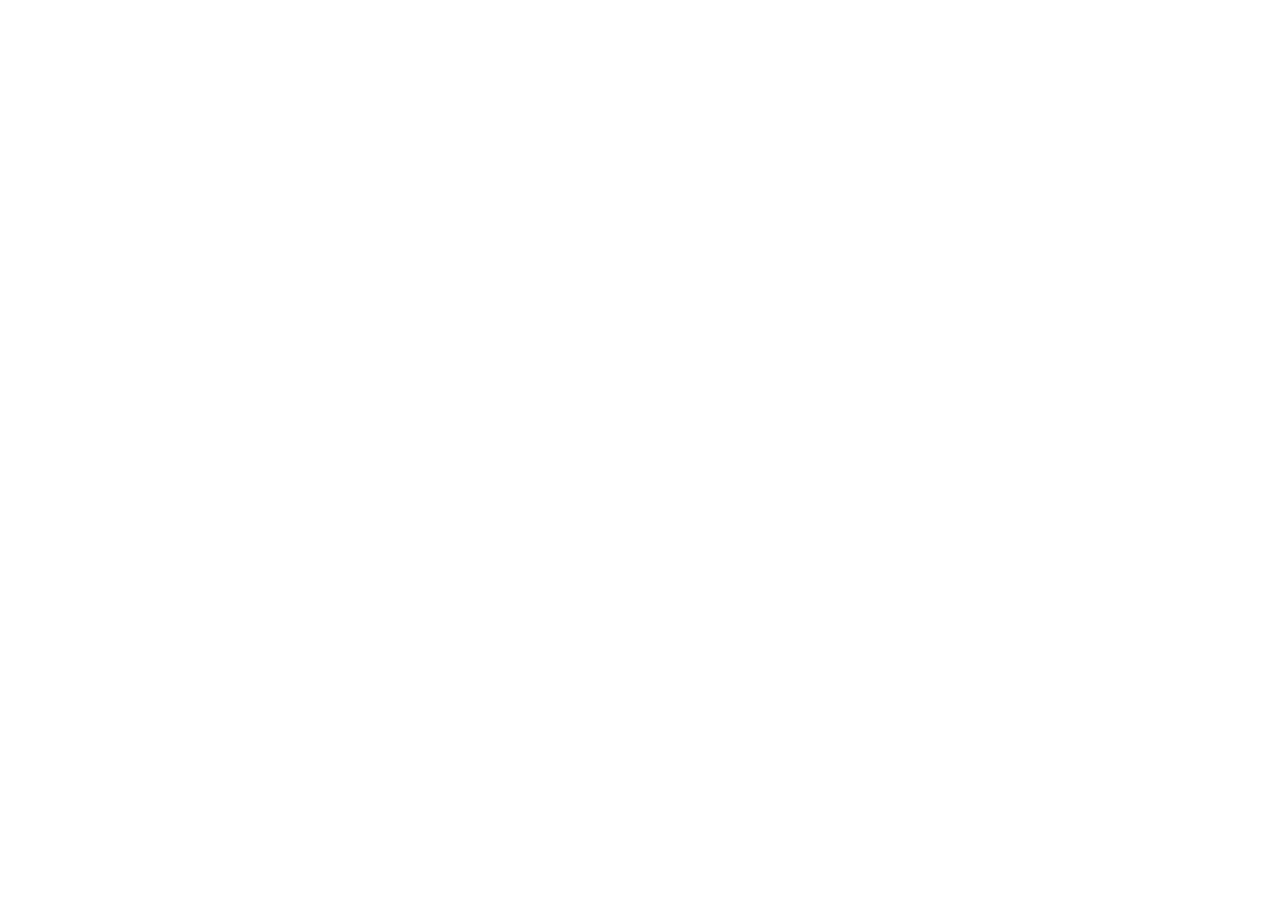
==== index.html @ 41f4010e "Add files via upload" ====
<!DOCTYPE html>
<html lang="sv">
<head>
    <meta charset="UTF-8">
    <meta name="viewport" content="width=device-width, initial-scale=1.0, maximum-scale=1.0, user-scalable=no, viewport-fit=cover">
    <title>KockBot</title>

    <!-- PWA Meta Tags -->
    <meta name="theme-color" content="#bacca0">
    <meta name="apple-mobile-web-app-capable" content="yes">
    <meta name="mobile-web-app-capable" content="yes">
    <meta name="apple-mobile-web-app-status-bar-style" content="default">
    <meta name="apple-mobile-web-app-title" content="KockBot">
    <link rel="apple-touch-icon" href="./logo.png">
    <link rel="manifest" href="manifest.json">

    <!-- Google Fonts -->
    <link rel="preconnect" href="https://fonts.googleapis.com">
    <link rel="preconnect" href="https://fonts.gstatic.com" crossorigin>
    <link href="https://fonts.googleapis.com/css2?family=Outfit:wght@300;400;500;600;700;800;900&display=swap" rel="stylesheet">

    <link rel="stylesheet" href="kockbot.css?v=2cb02b5e7a">

    <!-- Import Map -->
    <script type="importmap">
    {
      "imports": {
        "react": "https://esm.sh/react@18.2.0",
        "react-dom/client": "https://esm.sh/react-dom@18.2.0/client",
        "lucide-react": "https://esm.sh/lucide-react@0.292.0?external=react"
      }
    }
    </script>

    </head>
<body>
    <div id="root"></div>

    <!-- QR-kod: "QRCode for JavaScript", Copyright (c) 2009 Kazuhiko Arase, MIT-licens (https://www.d-project.com/) -->
    <script>(()=>{var E=(t,e)=>()=>{try{return e||t((e={exports:{}}).exports,e),e.exports}catch(n){throw e=0,n}};var N=E((E1,G)=>{G.exports={MODE_NUMBER:1,MODE_ALPHA_NUM:2,MODE_8BIT_BYTE:4,MODE_KANJI:8}});var X=E((m1,U)=>{var s1=N();function K(t){this.mode=s1.MODE_8BIT_BYTE,this.data=t}K.prototype={getLength:function(){return this.data.length},write:function(t){for(var e=0;e<this.data.length;e++)t.put(this.data.charCodeAt(e),8)}};U.exports=K});var I=E((d1,Y)=>{var v={glog:function(t){if(t<1)throw new Error("glog("+t+")");return v.LOG_TABLE[t]},gexp:function(t){for(;t<0;)t+=255;for(;t>=256;)t-=255;return v.EXP_TABLE[t]},EXP_TABLE:new Array(256),LOG_TABLE:new Array(256)};for(h=0;h<8;h++)v.EXP_TABLE[h]=1<<h;var h;for(h=8;h<256;h++)v.EXP_TABLE[h]=v.EXP_TABLE[h-4]^v.EXP_TABLE[h-5]^v.EXP_TABLE[h-6]^v.EXP_TABLE[h-8];var h;for(h=0;h<255;h++)v.LOG_TABLE[v.EXP_TABLE[h]]=h;var h;Y.exports=v});var b=E((T1,x)=>{var A=I();function _(t,e){if(t.length===void 0)throw new Error(t.length+"/"+e);for(var n=0;n<t.length&&t[n]===0;)n++;this.num=new Array(t.length-n+e);for(var r=0;r<t.length-n;r++)this.num[r]=t[r+n]}_.prototype={get:function(t){return this.num[t]},getLength:function(){return this.num.length},multiply:function(t){for(var e=new Array(this.getLength()+t.getLength()-1),n=0;n<this.getLength();n++)for(var r=0;r<t.getLength();r++)e[n+r]^=A.gexp(A.glog(this.get(n))+A.glog(t.get(r)));return new _(e,0)},mod:function(t){if(this.getLength()-t.getLength()<0)return this;for(var e=A.glog(this.get(0))-A.glog(t.get(0)),n=new Array(this.getLength()),r=0;r<this.getLength();r++)n[r]=this.get(r);for(var i=0;i<t.getLength();i++)n[i]^=A.gexp(A.glog(t.get(i))+e);return new _(n,0).mod(t)}};x.exports=_});var F=E((B1,J)=>{J.exports={PATTERN000:0,PATTERN001:1,PATTERN010:2,PATTERN011:3,PATTERN100:4,PATTERN101:5,PATTERN110:6,PATTERN111:7}});var Z=E((L1,W)=>{var g=N(),V=b(),u1=I(),T=F(),f={PATTERN_POSITION_TABLE:[[],[6,18],[6,22],[6,26],[6,30],[6,34],[6,22,38],[6,24,42],[6,26,46],[6,28,50],[6,30,54],[6,32,58],[6,34,62],[6,26,46,66],[6,26,48,70],[6,26,50,74],[6,30,54,78],[6,30,56,82],[6,30,58,86],[6,34,62,90],[6,28,50,72,94],[6,26,50,74,98],[6,30,54,78,102],[6,28,54,80,106],[6,32,58,84,110],[6,30,58,86,114],[6,34,62,90,118],[6,26,50,74,98,122],[6,30,54,78,102,126],[6,26,52,78,104,130],[6,30,56,82,108,134],[6,34,60,86,112,138],[6,30,58,86,114,142],[6,34,62,90,118,146],[6,30,54,78,102,126,150],[6,24,50,76,102,128,154],[6,28,54,80,106,132,158],[6,32,58,84,110,136,162],[6,26,54,82,110,138,166],[6,30,58,86,114,142,170]],G15:1335,G18:7973,G15_MASK:21522,getBCHTypeInfo:function(t){for(var e=t<<10;f.getBCHDigit(e)-f.getBCHDigit(f.G15)>=0;)e^=f.G15<<f.getBCHDigit(e)-f.getBCHDigit(f.G15);return(t<<10|e)^f.G15_MASK},getBCHTypeNumber:function(t){for(var e=t<<12;f.getBCHDigit(e)-f.getBCHDigit(f.G18)>=0;)e^=f.G18<<f.getBCHDigit(e)-f.getBCHDigit(f.G18);return t<<12|e},getBCHDigit:function(t){for(var e=0;t!==0;)e++,t>>>=1;return e},getPatternPosition:function(t){return f.PATTERN_POSITION_TABLE[t-1]},getMask:function(t,e,n){switch(t){case T.PATTERN000:return(e+n)%2===0;case T.PATTERN001:return e%2===0;case T.PATTERN010:return n%3===0;case T.PATTERN011:return(e+n)%3===0;case T.PATTERN100:return(Math.floor(e/2)+Math.floor(n/3))%2===0;case T.PATTERN101:return e*n%2+e*n%3===0;case T.PATTERN110:return(e*n%2+e*n%3)%2===0;case T.PATTERN111:return(e*n%3+(e+n)%2)%2===0;default:throw new Error("bad maskPattern:"+t)}},getErrorCorrectPolynomial:function(t){for(var e=new V([1],0),n=0;n<t;n++)e=e.multiply(new V([1,u1.gexp(n)],0));return e},getLengthInBits:function(t,e){if(1<=e&&e<10)switch(t){case g.MODE_NUMBER:return 10;case g.MODE_ALPHA_NUM:return 9;case g.MODE_8BIT_BYTE:return 8;case g.MODE_KANJI:return 8;default:throw new Error("mode:"+t)}else if(e<27)switch(t){case g.MODE_NUMBER:return 12;case g.MODE_ALPHA_NUM:return 11;case g.MODE_8BIT_BYTE:return 16;case g.MODE_KANJI:return 10;default:throw new Error("mode:"+t)}else if(e<41)switch(t){case g.MODE_NUMBER:return 14;case g.MODE_ALPHA_NUM:return 13;case g.MODE_8BIT_BYTE:return 16;case g.MODE_KANJI:return 12;default:throw new Error("mode:"+t)}else throw new Error("type:"+e)},getLostPoint:function(t){var e=t.getModuleCount(),n=0,r=0,i=0;for(r=0;r<e;r++)for(i=0;i<e;i++){for(var o=0,a=t.isDark(r,i),s=-1;s<=1;s++)if(!(r+s<0||e<=r+s))for(var u=-1;u<=1;u++)i+u<0||e<=i+u||s===0&&u===0||a===t.isDark(r+s,i+u)&&o++;o>5&&(n+=3+o-5)}for(r=0;r<e-1;r++)for(i=0;i<e-1;i++){var l=0;t.isDark(r,i)&&l++,t.isDark(r+1,i)&&l++,t.isDark(r,i+1)&&l++,t.isDark(r+1,i+1)&&l++,(l===0||l===4)&&(n+=3)}for(r=0;r<e;r++)for(i=0;i<e-6;i++)t.isDark(r,i)&&!t.isDark(r,i+1)&&t.isDark(r,i+2)&&t.isDark(r,i+3)&&t.isDark(r,i+4)&&!t.isDark(r,i+5)&&t.isDark(r,i+6)&&(n+=40);for(i=0;i<e;i++)for(r=0;r<e-6;r++)t.isDark(r,i)&&!t.isDark(r+1,i)&&t.isDark(r+2,i)&&t.isDark(r+3,i)&&t.isDark(r+4,i)&&!t.isDark(r+5,i)&&t.isDark(r+6,i)&&(n+=40);var L=0;for(i=0;i<e;i++)for(r=0;r<e;r++)t.isDark(r,i)&&L++;var p=Math.abs(100*L/e/e-50)/5;return n+=p*10,n}};W.exports=f});var O=E((A1,$)=>{$.exports={L:1,M:0,Q:3,H:2}});var q=E((p1,z)=>{var c=O();function m(t,e){this.totalCount=t,this.dataCount=e}m.RS_BLOCK_TABLE=[[1,26,19],[1,26,16],[1,26,13],[1,26,9],[1,44,34],[1,44,28],[1,44,22],[1,44,16],[1,70,55],[1,70,44],[2,35,17],[2,35,13],[1,100,80],[2,50,32],[2,50,24],[4,25,9],[1,134,108],[2,67,43],[2,33,15,2,34,16],[2,33,11,2,34,12],[2,86,68],[4,43,27],[4,43,19],[4,43,15],[2,98,78],[4,49,31],[2,32,14,4,33,15],[4,39,13,1,40,14],[2,121,97],[2,60,38,2,61,39],[4,40,18,2,41,19],[4,40,14,2,41,15],[2,146,116],[3,58,36,2,59,37],[4,36,16,4,37,17],[4,36,12,4,37,13],[2,86,68,2,87,69],[4,69,43,1,70,44],[6,43,19,2,44,20],[6,43,15,2,44,16],[4,101,81],[1,80,50,4,81,51],[4,50,22,4,51,23],[3,36,12,8,37,13],[2,116,92,2,117,93],[6,58,36,2,59,37],[4,46,20,6,47,21],[7,42,14,4,43,15],[4,133,107],[8,59,37,1,60,38],[8,44,20,4,45,21],[12,33,11,4,34,12],[3,145,115,1,146,116],[4,64,40,5,65,41],[11,36,16,5,37,17],[11,36,12,5,37,13],[5,109,87,1,110,88],[5,65,41,5,66,42],[5,54,24,7,55,25],[11,36,12],[5,122,98,1,123,99],[7,73,45,3,74,46],[15,43,19,2,44,20],[3,45,15,13,46,16],[1,135,107,5,136,108],[10,74,46,1,75,47],[1,50,22,15,51,23],[2,42,14,17,43,15],[5,150,120,1,151,121],[9,69,43,4,70,44],[17,50,22,1,51,23],[2,42,14,19,43,15],[3,141,113,4,142,114],[3,70,44,11,71,45],[17,47,21,4,48,22],[9,39,13,16,40,14],[3,135,107,5,136,108],[3,67,41,13,68,42],[15,54,24,5,55,25],[15,43,15,10,44,16],[4,144,116,4,145,117],[17,68,42],[17,50,22,6,51,23],[19,46,16,6,47,17],[2,139,111,7,140,112],[17,74,46],[7,54,24,16,55,25],[34,37,13],[4,151,121,5,152,122],[4,75,47,14,76,48],[11,54,24,14,55,25],[16,45,15,14,46,16],[6,147,117,4,148,118],[6,73,45,14,74,46],[11,54,24,16,55,25],[30,46,16,2,47,17],[8,132,106,4,133,107],[8,75,47,13,76,48],[7,54,24,22,55,25],[22,45,15,13,46,16],[10,142,114,2,143,115],[19,74,46,4,75,47],[28,50,22,6,51,23],[33,46,16,4,47,17],[8,152,122,4,153,123],[22,73,45,3,74,46],[8,53,23,26,54,24],[12,45,15,28,46,16],[3,147,117,10,148,118],[3,73,45,23,74,46],[4,54,24,31,55,25],[11,45,15,31,46,16],[7,146,116,7,147,117],[21,73,45,7,74,46],[1,53,23,37,54,24],[19,45,15,26,46,16],[5,145,115,10,146,116],[19,75,47,10,76,48],[15,54,24,25,55,25],[23,45,15,25,46,16],[13,145,115,3,146,116],[2,74,46,29,75,47],[42,54,24,1,55,25],[23,45,15,28,46,16],[17,145,115],[10,74,46,23,75,47],[10,54,24,35,55,25],[19,45,15,35,46,16],[17,145,115,1,146,116],[14,74,46,21,75,47],[29,54,24,19,55,25],[11,45,15,46,46,16],[13,145,115,6,146,116],[14,74,46,23,75,47],[44,54,24,7,55,25],[59,46,16,1,47,17],[12,151,121,7,152,122],[12,75,47,26,76,48],[39,54,24,14,55,25],[22,45,15,41,46,16],[6,151,121,14,152,122],[6,75,47,34,76,48],[46,54,24,10,55,25],[2,45,15,64,46,16],[17,152,122,4,153,123],[29,74,46,14,75,47],[49,54,24,10,55,25],[24,45,15,46,46,16],[4,152,122,18,153,123],[13,74,46,32,75,47],[48,54,24,14,55,25],[42,45,15,32,46,16],[20,147,117,4,148,118],[40,75,47,7,76,48],[43,54,24,22,55,25],[10,45,15,67,46,16],[19,148,118,6,149,119],[18,75,47,31,76,48],[34,54,24,34,55,25],[20,45,15,61,46,16]];m.getRSBlocks=function(t,e){var n=m.getRsBlockTable(t,e);if(n===void 0)throw new Error("bad rs block @ typeNumber:"+t+"/errorCorrectLevel:"+e);for(var r=n.length/3,i=[],o=0;o<r;o++)for(var a=n[o*3+0],s=n[o*3+1],u=n[o*3+2],l=0;l<a;l++)i.push(new m(s,u));return i};m.getRsBlockTable=function(t,e){switch(e){case c.L:return m.RS_BLOCK_TABLE[(t-1)*4+0];case c.M:return m.RS_BLOCK_TABLE[(t-1)*4+1];case c.Q:return m.RS_BLOCK_TABLE[(t-1)*4+2];case c.H:return m.RS_BLOCK_TABLE[(t-1)*4+3];default:return}};z.exports=m});var e1=E((P1,t1)=>{function j(){this.buffer=[],this.length=0}j.prototype={get:function(t){var e=Math.floor(t/8);return(this.buffer[e]>>>7-t%8&1)==1},put:function(t,e){for(var n=0;n<e;n++)this.putBit((t>>>e-n-1&1)==1)},getLengthInBits:function(){return this.length},putBit:function(t){var e=Math.floor(this.length/8);this.buffer.length<=e&&this.buffer.push(0),t&&(this.buffer[e]|=128>>>this.length%8),this.length++}};t1.exports=j});var a1=E((D1,i1)=>{var h1=X(),B=Z(),f1=b(),r1=q(),n1=e1();function d(t,e){this.typeNumber=t,this.errorCorrectLevel=e,this.modules=null,this.moduleCount=0,this.dataCache=null,this.dataList=[]}d.prototype={addData:function(t){var e=new h1(t);this.dataList.push(e),this.dataCache=null},isDark:function(t,e){if(t<0||this.moduleCount<=t||e<0||this.moduleCount<=e)throw new Error(t+","+e);return this.modules[t][e]},getModuleCount:function(){return this.moduleCount},make:function(){if(this.typeNumber<1){var t=1;for(t=1;t<40;t++){for(var e=r1.getRSBlocks(t,this.errorCorrectLevel),n=new n1,r=0,i=0;i<e.length;i++)r+=e[i].dataCount;for(var o=0;o<this.dataList.length;o++){var a=this.dataList[o];n.put(a.mode,4),n.put(a.getLength(),B.getLengthInBits(a.mode,t)),a.write(n)}if(n.getLengthInBits()<=r*8)break}this.typeNumber=t}this.makeImpl(!1,this.getBestMaskPattern())},makeImpl:function(t,e){this.moduleCount=this.typeNumber*4+17,this.modules=new Array(this.moduleCount);for(var n=0;n<this.moduleCount;n++){this.modules[n]=new Array(this.moduleCount);for(var r=0;r<this.moduleCount;r++)this.modules[n][r]=null}this.setupPositionProbePattern(0,0),this.setupPositionProbePattern(this.moduleCount-7,0),this.setupPositionProbePattern(0,this.moduleCount-7),this.setupPositionAdjustPattern(),this.setupTimingPattern(),this.setupTypeInfo(t,e),this.typeNumber>=7&&this.setupTypeNumber(t),this.dataCache===null&&(this.dataCache=d.createData(this.typeNumber,this.errorCorrectLevel,this.dataList)),this.mapData(this.dataCache,e)},setupPositionProbePattern:function(t,e){for(var n=-1;n<=7;n++)if(!(t+n<=-1||this.moduleCount<=t+n))for(var r=-1;r<=7;r++)e+r<=-1||this.moduleCount<=e+r||(0<=n&&n<=6&&(r===0||r===6)||0<=r&&r<=6&&(n===0||n===6)||2<=n&&n<=4&&2<=r&&r<=4?this.modules[t+n][e+r]=!0:this.modules[t+n][e+r]=!1)},getBestMaskPattern:function(){for(var t=0,e=0,n=0;n<8;n++){this.makeImpl(!0,n);var r=B.getLostPoint(this);(n===0||t>r)&&(t=r,e=n)}return e},createMovieClip:function(t,e,n){var r=t.createEmptyMovieClip(e,n),i=1;this.make();for(var o=0;o<this.modules.length;o++)for(var a=o*i,s=0;s<this.modules[o].length;s++){var u=s*i,l=this.modules[o][s];l&&(r.beginFill(0,100),r.moveTo(u,a),r.lineTo(u+i,a),r.lineTo(u+i,a+i),r.lineTo(u,a+i),r.endFill())}return r},setupTimingPattern:function(){for(var t=8;t<this.moduleCount-8;t++)this.modules[t][6]===null&&(this.modules[t][6]=t%2===0);for(var e=8;e<this.moduleCount-8;e++)this.modules[6][e]===null&&(this.modules[6][e]=e%2===0)},setupPositionAdjustPattern:function(){for(var t=B.getPatternPosition(this.typeNumber),e=0;e<t.length;e++)for(var n=0;n<t.length;n++){var r=t[e],i=t[n];if(this.modules[r][i]===null)for(var o=-2;o<=2;o++)for(var a=-2;a<=2;a++)Math.abs(o)===2||Math.abs(a)===2||o===0&&a===0?this.modules[r+o][i+a]=!0:this.modules[r+o][i+a]=!1}},setupTypeNumber:function(t){for(var e=B.getBCHTypeNumber(this.typeNumber),n,r=0;r<18;r++)n=!t&&(e>>r&1)===1,this.modules[Math.floor(r/3)][r%3+this.moduleCount-8-3]=n;for(var i=0;i<18;i++)n=!t&&(e>>i&1)===1,this.modules[i%3+this.moduleCount-8-3][Math.floor(i/3)]=n},setupTypeInfo:function(t,e){for(var n=this.errorCorrectLevel<<3|e,r=B.getBCHTypeInfo(n),i,o=0;o<15;o++)i=!t&&(r>>o&1)===1,o<6?this.modules[o][8]=i:o<8?this.modules[o+1][8]=i:this.modules[this.moduleCount-15+o][8]=i;for(var a=0;a<15;a++)i=!t&&(r>>a&1)===1,a<8?this.modules[8][this.moduleCount-a-1]=i:a<9?this.modules[8][15-a-1+1]=i:this.modules[8][15-a-1]=i;this.modules[this.moduleCount-8][8]=!t},mapData:function(t,e){for(var n=-1,r=this.moduleCount-1,i=7,o=0,a=this.moduleCount-1;a>0;a-=2)for(a===6&&a--;;){for(var s=0;s<2;s++)if(this.modules[r][a-s]===null){var u=!1;o<t.length&&(u=(t[o]>>>i&1)===1);var l=B.getMask(e,r,a-s);l&&(u=!u),this.modules[r][a-s]=u,i--,i===-1&&(o++,i=7)}if(r+=n,r<0||this.moduleCount<=r){r-=n,n=-n;break}}}};d.PAD0=236;d.PAD1=17;d.createData=function(t,e,n){for(var r=r1.getRSBlocks(t,e),i=new n1,o=0;o<n.length;o++){var a=n[o];i.put(a.mode,4),i.put(a.getLength(),B.getLengthInBits(a.mode,t)),a.write(i)}for(var s=0,u=0;u<r.length;u++)s+=r[u].dataCount;if(i.getLengthInBits()>s*8)throw new Error("code length overflow. ("+i.getLengthInBits()+">"+s*8+")");for(i.getLengthInBits()+4<=s*8&&i.put(0,4);i.getLengthInBits()%8!==0;)i.putBit(!1);for(;!(i.getLengthInBits()>=s*8||(i.put(d.PAD0,8),i.getLengthInBits()>=s*8));)i.put(d.PAD1,8);return d.createBytes(i,r)};d.createBytes=function(t,e){for(var n=0,r=0,i=0,o=new Array(e.length),a=new Array(e.length),s=0;s<e.length;s++){var u=e[s].dataCount,l=e[s].totalCount-u;r=Math.max(r,u),i=Math.max(i,l),o[s]=new Array(u);for(var L=0;L<o[s].length;L++)o[s][L]=255&t.buffer[L+n];n+=u;var p=B.getErrorCorrectPolynomial(l),o1=new f1(o[s],p.getLength()-1),y=o1.mod(p);a[s]=new Array(p.getLength()-1);for(var P=0;P<a[s].length;P++){var Q=P+y.getLength()-a[s].length;a[s][P]=Q>=0?y.get(Q):0}}for(var H=0,C=0;C<e.length;C++)H+=e[C].totalCount;for(var k=new Array(H),S=0,D=0;D<r;D++)for(var M=0;M<e.length;M++)D<o[M].length&&(k[S++]=o[M][D]);for(var w=0;w<i;w++)for(var R=0;R<e.length;R++)w<a[R].length&&(k[S++]=a[R][w]);return k};i1.exports=d});var l1=a1(),g1=O();window.KockBotQR={svg:function(t){var e=new l1(-1,g1.M);e.addData(String(t)),e.make();for(var n=e.getModuleCount(),r=4,i=n+r*2,o="",a=0;a<n;a++)for(var s=0;s<n;s++)e.isDark(a,s)&&(o+="M"+(s+r)+" "+(a+r)+"h1v1h-1z");return'<svg xmlns="http://www.w3.org/2000/svg" viewBox="0 0 '+i+" "+i+'" shape-rendering="crispEdges"><rect width="'+i+'" height="'+i+'" fill="#fff"/><path d="'+o+'" fill="#000"/></svg>'}};})();</script>

    <script type="module" src="kockbot-app.js?v=2cb02b5e7a"></script>
</body>
</html>
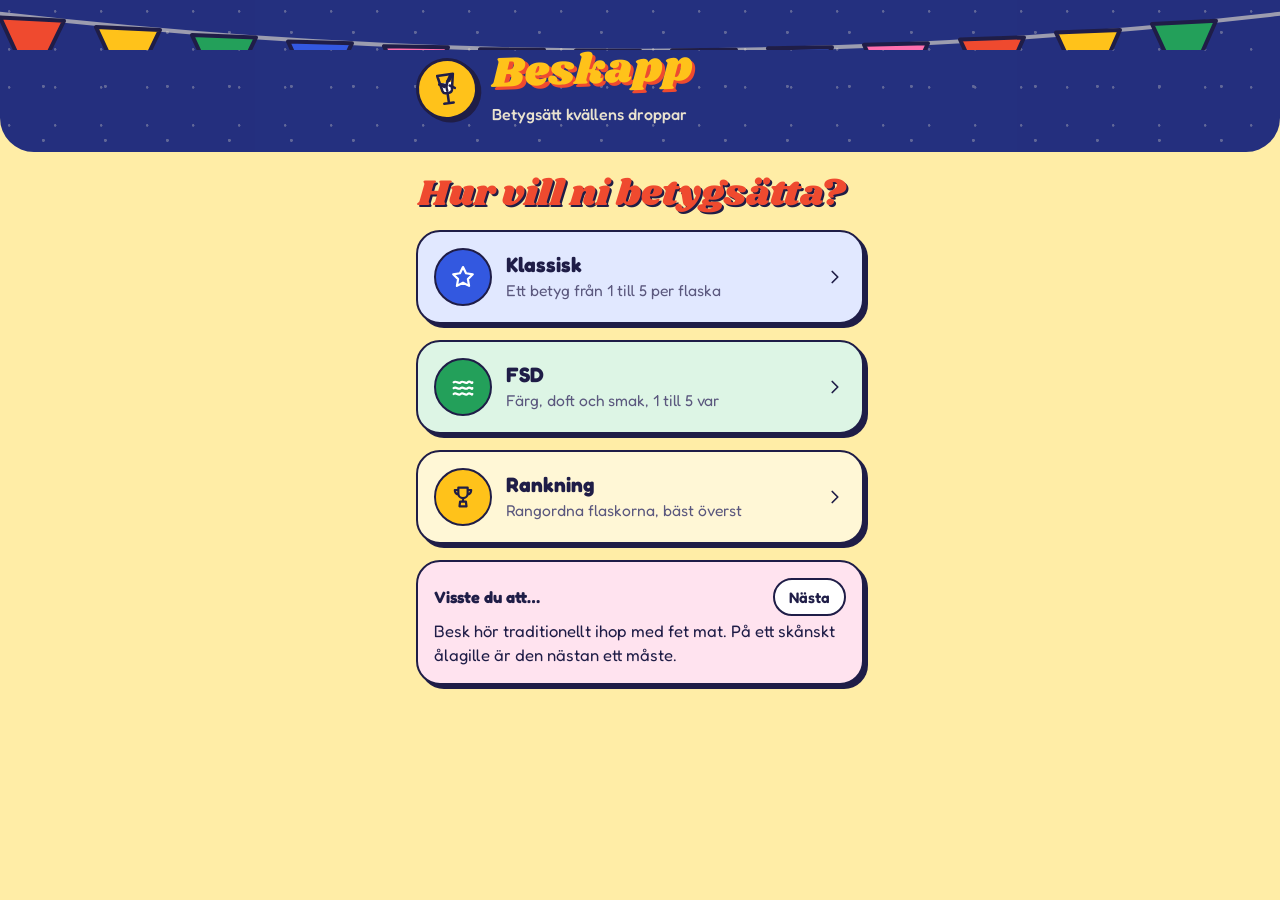
==== commit 09ff3e19: "Add files via upload" ====
--- a/index.html
+++ b/index.html
@@ -1,44 +1,2296 @@
 <!DOCTYPE html>
 <html lang="sv">
 <head>
-    <meta charset="UTF-8">
-    <meta name="viewport" content="width=device-width, initial-scale=1.0, maximum-scale=1.0, user-scalable=no, viewport-fit=cover">
-    <title>KockBot</title>
-
-    <!-- PWA Meta Tags -->
-    <meta name="theme-color" content="#bacca0">
-    <meta name="apple-mobile-web-app-capable" content="yes">
-    <meta name="mobile-web-app-capable" content="yes">
-    <meta name="apple-mobile-web-app-status-bar-style" content="default">
-    <meta name="apple-mobile-web-app-title" content="KockBot">
-    <link rel="apple-touch-icon" href="./logo.png">
-    <link rel="manifest" href="manifest.json">
-
-    <!-- Google Fonts -->
-    <link rel="preconnect" href="https://fonts.googleapis.com">
-    <link rel="preconnect" href="https://fonts.gstatic.com" crossorigin>
-    <link href="https://fonts.googleapis.com/css2?family=Outfit:wght@300;400;500;600;700;800;900&display=swap" rel="stylesheet">
-
-    <link rel="stylesheet" href="kockbot.css?v=2cb02b5e7a">
-
-    <!-- Import Map -->
-    <script type="importmap">
-    {
-      "imports": {
-        "react": "https://esm.sh/react@18.2.0",
-        "react-dom/client": "https://esm.sh/react-dom@18.2.0/client",
-        "lucide-react": "https://esm.sh/lucide-react@0.292.0?external=react"
+<meta charset="UTF-8">
+<meta name="viewport" content="width=device-width, initial-scale=1, viewport-fit=cover">
+<title>Beskapp</title>
+<meta name="claude:viewport-fit-sides" content="cover">
+<meta name="description" content="Betygsätt kvällens beskflaskor och se topplistan.">
+
+<!-- iOS -->
+<meta name="apple-mobile-web-app-capable" content="yes">
+<meta name="apple-mobile-web-app-status-bar-style" content="black-translucent">
+<meta name="apple-mobile-web-app-title" content="Beskapp">
+<meta name="theme-color" content="#24307F" media="(prefers-color-scheme: light)">
+<meta name="theme-color" content="#0E0C2B" media="(prefers-color-scheme: dark)">
+
+<!-- Android/Chrome -->
+<meta name="mobile-web-app-capable" content="yes">
+<link rel="manifest" href="manifest.webmanifest">
+
+<!-- Ikoner: SVG för webbläsarfliken, PNG för hemskärmen (iOS kan inte använda SVG där) -->
+<link rel="icon" type="image/svg+xml" href="icons/favicon.svg">
+<link rel="icon" type="image/png" sizes="192x192" href="icons/icon-192.png">
+<link rel="apple-touch-icon" href="icons/apple-touch-icon.png">
+
+<link rel="preconnect" href="https://fonts.googleapis.com">
+<link rel="preconnect" href="https://fonts.gstatic.com" crossorigin>
+<link href="https://fonts.googleapis.com/css2?family=Fredoka:wght@400;500;600;700&family=Shrikhand&display=swap" rel="stylesheet">
+
+<style>
+  /* Kräftskiva i augustikvällen: lyktgult underlag, vimplar, klistermärkesrunda kort med tjock kontur */
+  :root {
+    color-scheme: light;
+    --paper: #FFEDA6;        /* lyktsken */
+    --card: #FFFFFF;
+    --ink: #1F1D47;
+    --muted: #5B587E;
+    --outline: #1F1D47;
+    --night: #24307F;        /* kvällshimmel */
+    --night-ink: #FFF6D8;
+    --red: #EF4A2F;          /* kräfta */
+    --red-soft: #FFE1D9;
+    --on-red: #FFFFFF;
+    --yellow: #FFC21A;       /* lykta och besk */
+    --yellow-soft: #FFF7D6;
+    --on-yellow: #1F1D47;
+    --green: #23A05A;        /* malört */
+    --green-soft: #DDF5E5;
+    --on-green: #FFFFFF;
+    --blue: #3358E0;         /* vimpel */
+    --blue-soft: #E1E8FF;
+    --on-blue: #FFFFFF;
+    --pink: #FF6FAE;
+    --pink-soft: #FFE3EF;
+    --danger: #C22E16;
+    --display: "Shrikhand", "Cooper Black", Georgia, serif;
+    --ui: "Fredoka", "Arial Rounded MT Bold", "Nunito", system-ui, -apple-system, sans-serif;
+  }
+  @media (prefers-color-scheme: dark) {
+    :root:not([data-theme="light"]) {
+      --paper: #15133A;
+      --card: #25225C;
+      --ink: #FFF6DA;
+      --muted: #BBB6E2;
+      --outline: #07061C;
+      --night: #0E0C2B;
+      --night-ink: #FFF6DA;
+      --red: #FF6A4D;
+      --red-soft: #4A2244;
+      --on-red: #14122F;
+      --yellow: #FFCB3A;
+      --yellow-soft: #3D3550;
+      --on-yellow: #14122F;
+      --green: #3CC476;
+      --green-soft: #1D3D4C;
+      --on-green: #14122F;
+      --blue: #7B94FF;
+      --blue-soft: #2C3478;
+      --on-blue: #14122F;
+      --pink: #FF86BD;
+      --pink-soft: #4A2560;
+      --danger: #FF8A73;
+      color-scheme: dark;
+    }
+  }
+  :root[data-theme="dark"] {
+    --paper: #15133A;
+    --card: #25225C;
+    --ink: #FFF6DA;
+    --muted: #BBB6E2;
+    --outline: #07061C;
+    --night: #0E0C2B;
+    --night-ink: #FFF6DA;
+    --red: #FF6A4D;
+    --red-soft: #4A2244;
+    --on-red: #14122F;
+    --yellow: #FFCB3A;
+    --yellow-soft: #3D3550;
+    --on-yellow: #14122F;
+    --green: #3CC476;
+    --green-soft: #1D3D4C;
+    --on-green: #14122F;
+    --blue: #7B94FF;
+    --blue-soft: #2C3478;
+    --on-blue: #14122F;
+    --pink: #FF86BD;
+    --pink-soft: #4A2560;
+    --danger: #FF8A73;
+    color-scheme: dark;
+  }
+
+  .tone-yellow { --c: var(--yellow); --c-soft: var(--yellow-soft); --on-c: var(--on-yellow); }
+  .tone-green  { --c: var(--green);  --c-soft: var(--green-soft);  --on-c: var(--on-green); }
+  .tone-red    { --c: var(--red);    --c-soft: var(--red-soft);    --on-c: var(--on-red); }
+  .tone-blue   { --c: var(--blue);   --c-soft: var(--blue-soft);   --on-c: var(--on-blue); }
+
+  *, *::before, *::after { box-sizing: border-box; }
+  [hidden] { display: none !important; }
+  .sr { position: absolute; width: 1px; height: 1px; overflow: hidden; clip-path: inset(50%); white-space: nowrap; }
+  html { -webkit-text-size-adjust: 100%; }
+  body {
+    margin: 0;
+    background: var(--paper);
+    color: var(--ink);
+    font-family: var(--ui);
+    font-size: 17px;
+    line-height: 1.4;
+    min-height: 100vh;
+    min-height: 100dvh;
+    -webkit-tap-highlight-color: transparent;
+  }
+  button { font: inherit; color: inherit; }
+  svg { display: block; }
+  :focus-visible { outline: 3px solid var(--blue); outline-offset: 3px; }
+
+  /* ---------- Kvällshimlen med vimplar ---------- */
+  .hero {
+    position: relative;
+    background: var(--night);
+    color: var(--night-ink);
+    border-radius: 0 0 34px 34px;
+    padding-top: env(safe-area-inset-top, 0px);
+    overflow: hidden;
+  }
+  .hero::before {
+    content: "";
+    position: absolute; inset: 0;
+    background-image:
+      radial-gradient(circle at 20% 30%, var(--night-ink) 0 1px, transparent 1.6px),
+      radial-gradient(circle at 70% 60%, var(--night-ink) 0 1.2px, transparent 1.8px);
+    background-size: 46px 38px, 62px 54px;
+    opacity: .28;
+    pointer-events: none;
+  }
+  .garland { position: relative; width: 100%; height: 50px; }
+  .hero-inner {
+    position: relative;
+    max-width: 30rem; margin: 0 auto;
+    display: flex; align-items: center; gap: 14px;
+    padding-block: 2px 26px;
+    padding-left: max(16px, env(safe-area-inset-left, 0px));
+    padding-right: max(16px, env(safe-area-inset-right, 0px));
+  }
+  .mark {
+    width: 62px; height: 62px; flex: none;
+    border-radius: 50%;
+    background: var(--yellow); color: var(--on-yellow);
+    border: 3px solid var(--outline);
+    box-shadow: 3px 3px 0 var(--outline);
+    display: grid; place-items: center;
+    transform: rotate(-8deg);
+  }
+  .mark svg { width: 38px; height: 38px; }
+  h1 {
+    font-family: var(--display);
+    font-weight: 400;
+    font-size: 2.7rem;
+    line-height: 1.05;
+    margin: 0;
+    color: var(--yellow);
+    text-shadow: 3px 3px 0 var(--red);
+    transform: rotate(-2deg);
+    transform-origin: left center;
+  }
+  .sub { margin: 6px 0 0; font-weight: 500; font-size: 1rem; opacity: .9; }
+
+  /* ---------- Sidan ---------- */
+  .app {
+    max-width: 30rem;
+    margin: 0 auto;
+    padding-block: 18px calc(env(safe-area-inset-bottom, 0px) + 116px);
+    padding-left: max(16px, env(safe-area-inset-left, 0px));
+    padding-right: max(16px, env(safe-area-inset-right, 0px));
+  }
+  main { display: flex; flex-direction: column; gap: 16px; }
+  .stack { display: flex; flex-direction: column; gap: 16px; }
+
+  .card {
+    background: var(--card);
+    border: 2.5px solid var(--outline);
+    border-radius: 24px;
+    box-shadow: 4px 4px 0 var(--outline);
+    padding: 16px;
+  }
+  .card-title { display: block; font-weight: 600; font-size: 1.12rem; margin: 0 0 10px; }
+
+  /* Snapsfakta */
+  .fact { background: var(--pink-soft); }
+  .fact-head { display: flex; justify-content: space-between; align-items: center; gap: 8px; margin-bottom: 4px; }
+  .fact-head strong { font-weight: 700; font-size: 1.02rem; }
+  .fact p { margin: 0; font-size: 1.04rem; line-height: 1.4; }
+  .pill-btn {
+    border: 2px solid var(--outline);
+    background: var(--card);
+    border-radius: 999px;
+    padding: 4px 14px; min-height: 38px;
+    font-weight: 600; font-size: .95rem;
+    cursor: pointer;
+  }
+  .pill-btn:active { transform: translate(1px, 1px); }
+
+  /* Fält */
+  input[type="text"], textarea {
+    width: 100%;
+    font: inherit; font-size: 1.08rem; font-weight: 500;
+    color: var(--ink);
+    background: var(--paper);
+    border: 2.5px solid var(--outline);
+    border-radius: 16px;
+    padding: 11px 14px;
+    outline: none;
+  }
+  textarea { resize: vertical; min-height: 76px; font-weight: 400; }
+  input::placeholder, textarea::placeholder { color: var(--muted); opacity: .85; }
+  input[type="text"]:focus, textarea:focus { box-shadow: 0 0 0 4px var(--blue-soft); border-color: var(--blue); }
+  .field.invalid input { border-color: var(--danger); box-shadow: 0 0 0 4px var(--red-soft); }
+
+  .chips { display: flex; flex-wrap: wrap; gap: 8px; margin-top: 12px; }
+  .chips:empty { display: none; }
+  .chip {
+    border: 2px solid var(--outline);
+    background: var(--card);
+    border-radius: 999px;
+    padding: 5px 15px; min-height: 42px;
+    font-weight: 600; font-size: 1rem;
+    cursor: pointer;
+    display: inline-flex; align-items: center; gap: 6px;
+    transition: transform .12s;
+  }
+  .chip:active { transform: scale(.95); }
+  .chip[aria-pressed="true"] { background: var(--blue); color: var(--on-blue); box-shadow: 2px 2px 0 var(--outline); }
+  .chip.done:not([aria-pressed="true"]) { border-style: dashed; color: var(--muted); background: transparent; }
+  .hint { margin: 10px 0 0; font-size: .92rem; color: var(--muted); }
+
+  /* Betyg: färgade kort med runda bubblor */
+  .crit { margin: 0; min-width: 0; background: var(--c-soft); }
+  .crit legend { float: left; width: 100%; padding: 0; margin: 0 0 12px; }
+  .crit-head { display: flex; align-items: center; gap: 10px; }
+  .crit-icon {
+    width: 38px; height: 38px; flex: none;
+    border-radius: 50%;
+    background: var(--c); color: var(--on-c);
+    border: 2.5px solid var(--outline);
+    display: grid; place-items: center;
+  }
+  .crit-icon svg { width: 20px; height: 20px; }
+  .crit-name { font-weight: 700; font-size: 1.2rem; flex: 1; }
+  .crit-word {
+    font-weight: 600; font-size: .95rem;
+    background: var(--card);
+    border: 2px solid var(--outline);
+    border-radius: 999px;
+    padding: 2px 12px;
+    white-space: nowrap;
+  }
+  .crit-word.unset { border-style: dashed; color: var(--muted); background: transparent; }
+  .crit.invalid { border-color: var(--danger); box-shadow: 4px 4px 0 var(--danger); }
+  .crit.invalid .crit-word { color: var(--danger); border-color: var(--danger); }
+
+  .scale { clear: both; display: flex; justify-content: space-between; gap: 8px; }
+  .scale.grid { display: grid; grid-template-columns: repeat(5, minmax(0, 1fr)); justify-items: center; }
+  .b {
+    position: relative;
+    flex: 1; width: 100%; max-width: 60px; aspect-ratio: 1;
+    border-radius: 50%;
+    border: 2.5px solid var(--outline);
+    background: var(--card);
+    display: grid; place-items: center;
+    font-weight: 700; font-size: 1.3rem;
+    cursor: pointer;
+    transition: background .15s, color .15s;
+  }
+  .b input { position: absolute; inset: 0; width: 100%; height: 100%; margin: 0; opacity: 0; cursor: pointer; border-radius: 50%; }
+  .b > span { pointer-events: none; display: grid; justify-items: center; line-height: 1.05; }
+  .b small { font-size: .62rem; font-weight: 600; max-width: 50px; overflow: hidden; text-overflow: ellipsis; white-space: nowrap; }
+  .b.on { background: var(--c); color: var(--on-c); }
+  .b.sel { box-shadow: 3px 3px 0 var(--outline); }
+  .b.pop { animation: pop .38s cubic-bezier(.3, 1.6, .5, 1); }
+  .b.used { border-style: dashed; background: transparent; color: var(--muted); cursor: not-allowed; }
+  .b.used input { cursor: not-allowed; }
+  .b:has(input:focus-visible) { outline: 3px solid var(--blue); outline-offset: 3px; }
+  @keyframes pop {
+    0% { transform: scale(.85); }
+    55% { transform: scale(1.18) rotate(-8deg); }
+    100% { transform: scale(1) rotate(0); }
+  }
+
+  /* Antal hushåll i rankningen */
+  .hh { clear: both; display: flex; align-items: center; justify-content: space-between; gap: 12px; flex-wrap: wrap; margin-bottom: 4px; }
+  .hh label { font-weight: 600; }
+  .stepper { display: flex; align-items: center; gap: 6px; }
+  .step {
+    width: 44px; height: 44px; border-radius: 50%;
+    border: 2.5px solid var(--outline);
+    background: var(--card);
+    font-size: 1.5rem; font-weight: 700; line-height: 1;
+    display: grid; place-items: center;
+    cursor: pointer;
+  }
+  .step:active { transform: scale(.92); }
+  .stepper input[type="text"] { width: 4rem; text-align: center; padding: 8px 6px; font-weight: 700; font-size: 1.2rem; }
+  .crit .hint { margin: 6px 0 14px; }
+
+  .editing {
+    display: flex; justify-content: space-between; align-items: center; gap: 10px;
+    background: var(--blue-soft);
+    padding: 10px 10px 10px 16px;
+    font-weight: 500;
+  }
+  .error {
+    margin: 0;
+    background: var(--red-soft); color: var(--danger);
+    border: 2px solid var(--danger);
+    border-radius: 16px;
+    padding: 10px 14px;
+    font-weight: 600;
+  }
+
+  /* Knappar */
+  .btn {
+    border: 2.5px solid var(--outline);
+    border-radius: 999px;
+    box-shadow: 4px 4px 0 var(--outline);
+    padding: 12px 20px; min-height: 56px;
+    font-weight: 700; font-size: 1.12rem;
+    cursor: pointer;
+    display: inline-flex; align-items: center; justify-content: center; gap: 10px;
+    transition: transform .08s, box-shadow .08s;
+  }
+  .btn:active { transform: translate(3px, 3px); box-shadow: 1px 1px 0 var(--outline); }
+  .btn-go { background: var(--red); color: var(--on-red); }
+  .btn-blue { background: var(--blue); color: var(--on-blue); }
+  .btn-plain { background: var(--card); color: var(--ink); }
+  .btn-danger { background: var(--danger); color: #fff; }
+  .btn-outline-danger { background: var(--card); color: var(--danger); }
+  .row { display: flex; gap: 12px; }
+  .row .btn { flex: 1; }
+  .live {
+    background: var(--yellow); color: var(--on-yellow);
+    border: 2px solid var(--outline);
+    border-radius: 999px;
+    padding: 0 10px;
+    font-family: var(--display); font-weight: 400; font-size: 1.05rem;
+    line-height: 1.6;
+  }
+
+  /* ---------- Topplistan ---------- */
+  .board-head { display: flex; justify-content: space-between; align-items: baseline; gap: 10px; flex-wrap: wrap; }
+  h2 {
+    font-family: var(--display); font-weight: 400;
+    font-size: 2.3rem; line-height: 1.1;
+    margin: 0;
+    color: var(--red);
+    text-shadow: 2px 2px 0 var(--outline);
+  }
+  .meta { color: var(--muted); font-weight: 500; }
+
+  .podium {
+    display: grid; gap: 10px; align-items: end;
+    width: 100%; max-width: 24rem; margin: 4px auto 0;
+    padding-inline: 4px;
+    border-bottom: 3px solid var(--outline);
+  }
+  .pod {
+    background: none; border: 0; padding: 0;
+    display: flex; flex-direction: column; align-items: center; gap: 4px;
+    min-width: 0; cursor: pointer;
+  }
+  .crown { width: 38px; height: 26px; margin-bottom: -2px; transform: rotate(-6deg); }
+  .pod-name { font-weight: 600; font-size: 1rem; line-height: 1.15; text-align: center; overflow-wrap: anywhere; max-width: 100%; }
+  .pod-score { font-family: var(--display); font-size: 1.7rem; line-height: 1; }
+  .pod-block {
+    width: 100%;
+    border: 2.5px solid var(--outline); border-bottom: 0;
+    border-radius: 18px 18px 0 0;
+    display: grid; justify-items: center; align-content: start;
+    padding-top: 6px;
+    font-family: var(--display); font-size: 2.3rem; line-height: 1.2;
+    margin-top: 4px;
+  }
+  .p1 .pod-block { height: 124px; background: var(--yellow); color: var(--on-yellow); }
+  .p2 .pod-block { height: 92px; background: var(--blue); color: var(--on-blue); }
+  .p3 .pod-block { height: 68px; background: var(--red); color: var(--on-red); }
+
+  .list-title { font-weight: 700; font-size: 1.15rem; margin: 6px 2px -4px; }
+  .board { list-style: none; margin: 0; padding: 0; display: flex; flex-direction: column; gap: 14px; }
+  .entry { padding: 0; overflow: hidden; scroll-margin-top: 16px; }
+  .sum {
+    width: 100%;
+    background: none; border: 0; text-align: left; cursor: pointer;
+    display: grid; grid-template-columns: 46px 1fr auto 20px; gap: 12px; align-items: center;
+    padding: 12px 14px 12px 12px;
+  }
+  .rank-badge {
+    width: 46px; height: 46px; border-radius: 50%;
+    border: 2.5px solid var(--outline);
+    background: var(--paper);
+    display: grid; place-items: center;
+    font-family: var(--display); font-size: 1.35rem; line-height: 1;
+  }
+  .r1 .rank-badge { background: var(--yellow); color: var(--on-yellow); }
+  .r2 .rank-badge { background: var(--blue); color: var(--on-blue); }
+  .r3 .rank-badge { background: var(--red); color: var(--on-red); }
+  .bmain { min-width: 0; }
+  .bname { display: block; font-weight: 600; font-size: 1.18rem; line-height: 1.2; overflow-wrap: anywhere; }
+  .bstats { display: block; color: var(--muted); font-size: .92rem; }
+  .score { text-align: right; line-height: 1; }
+  .score b { display: block; font-family: var(--display); font-weight: 400; font-size: 1.8rem; }
+  .score span { font-size: .8rem; color: var(--muted); font-weight: 500; }
+  .chev { width: 20px; height: 20px; color: var(--muted); transition: transform .2s; }
+  .sum[aria-expanded="true"] .chev { transform: rotate(180deg); }
+
+  .details { border-top: 2.5px dashed var(--outline); padding: 14px 14px 6px; }
+  .bars { display: grid; grid-template-columns: auto 1fr 2.4rem; gap: 8px 10px; align-items: center; margin-bottom: 10px; font-weight: 500; }
+  .bar { height: 14px; border-radius: 999px; background: var(--c-soft); border: 2px solid var(--outline); overflow: hidden; }
+  .bar i { display: block; height: 100%; background: var(--c); border-right: 2px solid var(--outline); }
+  .num { text-align: right; font-weight: 600; font-variant-numeric: tabular-nums; }
+  .ratings { list-style: none; margin: 0; padding: 0; }
+  .rating { display: flex; gap: 2px; align-items: flex-start; padding: 12px 0; }
+  .rating + .rating { border-top: 2px dotted var(--muted); }
+  .r-main { flex: 1; min-width: 0; padding-top: 2px; }
+  .r-top { display: flex; gap: 8px; align-items: baseline; flex-wrap: wrap; }
+  .r-name { font-weight: 700; font-size: 1.05rem; overflow-wrap: anywhere; }
+  .r-val { font-family: var(--display); font-size: 1.1rem; }
+  .r-pills { display: flex; flex-wrap: wrap; gap: 6px; margin-top: 6px; }
+  .mini {
+    background: var(--c-soft);
+    border: 1.5px solid var(--outline);
+    border-radius: 999px;
+    padding: 0 10px;
+    font-size: .88rem; font-weight: 600;
+  }
+  .r-comment { margin: 6px 0 0; color: var(--muted); overflow-wrap: anywhere; }
+  .icon-btn {
+    width: 44px; height: 44px; flex: none;
+    border: 2px solid transparent; border-radius: 50%;
+    background: transparent; color: var(--muted);
+    display: grid; place-items: center; cursor: pointer;
+  }
+  .icon-btn svg { width: 21px; height: 21px; }
+  .icon-btn:hover { border-color: var(--outline); color: var(--ink); background: var(--card); }
+  .icon-btn.del:hover { color: var(--danger); }
+
+  .empty { text-align: center; padding: 28px 20px 22px; }
+  .empty .mark { margin: 0 auto 14px; }
+  .empty p { margin: 0 0 18px; font-size: 1.05rem; }
+
+  /* ---------- Flikrad ---------- */
+  .tabs {
+    position: fixed; left: 0; right: 0; bottom: 0; z-index: 10;
+    padding-block: 0 calc(12px + env(safe-area-inset-bottom, 0px));
+    padding-left: max(16px, env(safe-area-inset-left, 0px));
+    padding-right: max(16px, env(safe-area-inset-right, 0px));
+    pointer-events: none;
+  }
+  .tabs-inner {
+    pointer-events: auto;
+    max-width: 24rem; margin: 0 auto;
+    display: flex; gap: 6px; padding: 6px;
+    background: var(--card);
+    border: 2.5px solid var(--outline);
+    border-radius: 999px;
+    box-shadow: 4px 4px 0 var(--outline);
+  }
+  .tab {
+    flex: 1;
+    border: 0; border-radius: 999px;
+    background: transparent; color: var(--ink);
+    min-height: 50px; padding: 4px 10px;
+    font-weight: 600; font-size: 1.02rem;
+    display: flex; align-items: center; justify-content: center; gap: 8px;
+    cursor: pointer;
+  }
+  .tab svg { width: 22px; height: 22px; flex: none; }
+  .tab[aria-selected="true"] { background: var(--ink); color: var(--card); }
+  .count {
+    min-width: 1.6em; padding: 0 6px;
+    border-radius: 999px;
+    background: var(--yellow); color: var(--on-yellow);
+    border: 2px solid var(--outline);
+    font-size: .8rem; font-weight: 700; line-height: 1.4; text-align: center;
+  }
+
+  /* ---------- Meddelanden ---------- */
+  .toast {
+    position: fixed; left: 50%; z-index: 20;
+    bottom: calc(96px + env(safe-area-inset-bottom, 0px));
+    transform: translate(-50%, 16px) scale(.96);
+    width: max-content; max-width: calc(100% - 32px);
+    display: flex; align-items: center; gap: 10px;
+    background: var(--ink); color: var(--card);
+    border: 2.5px solid var(--outline);
+    border-radius: 999px;
+    padding: 8px 8px 8px 20px; min-height: 52px;
+    font-weight: 600;
+    opacity: 0; pointer-events: none;
+    transition: opacity .2s, transform .25s cubic-bezier(.3, 1.4, .5, 1);
+  }
+  .toast.show { opacity: 1; transform: translate(-50%, 0) scale(1); pointer-events: auto; }
+  .toast button {
+    background: var(--yellow); color: var(--on-yellow);
+    border: 2px solid var(--outline); border-radius: 999px;
+    font-weight: 700; cursor: pointer;
+    padding: 4px 14px; min-height: 38px;
+  }
+
+  dialog {
+    border: 2.5px solid var(--outline);
+    border-radius: 26px;
+    box-shadow: 5px 5px 0 var(--outline);
+    padding: 20px;
+    width: min(26rem, calc(100% - 32px));
+    background: var(--card); color: var(--ink);
+  }
+  dialog::backdrop { background: rgb(14 12 43 / .6); }
+  dialog h3 { font-weight: 700; font-size: 1.45rem; line-height: 1.2; margin: 0 0 8px; }
+  dialog p { margin: 0 0 20px; color: var(--muted); }
+  dialog textarea { margin-bottom: 16px; font-size: .95rem; min-height: 170px; }
+
+  /* ---------- Installera som app ---------- */
+  dialog.sheet {
+    margin: auto auto 0;
+    width: 100%; max-width: 30rem;
+    border-radius: 30px 30px 0 0;
+    border-bottom: 0;
+    box-shadow: none;
+    padding-block: 22px calc(20px + env(safe-area-inset-bottom, 0px));
+    padding-left: max(20px, env(safe-area-inset-left, 0px));
+    padding-right: max(20px, env(safe-area-inset-right, 0px));
+    max-height: calc(100dvh - 40px);
+    overflow: auto;
+  }
+  dialog.sheet[open] { animation: sheet-up .34s cubic-bezier(.2, .9, .3, 1); }
+  @keyframes sheet-up { from { transform: translateY(100%); } }
+  @media (min-width: 600px) {
+    dialog.sheet { margin: auto; border-radius: 26px; border-bottom: 2.5px solid var(--outline); box-shadow: 5px 5px 0 var(--outline); padding-bottom: 20px; }
+  }
+  .sheet-head { display: flex; gap: 16px; align-items: center; margin-bottom: 18px; }
+  .sheet-head img {
+    width: 76px; height: 76px; flex: none;
+    border-radius: 19px;
+    border: 2.5px solid var(--outline);
+    box-shadow: 3px 3px 0 var(--outline);
+  }
+  .sheet-head:focus { outline: none; }
+  .sheet-head h3 { margin: 0 0 4px; }
+  .sheet-head p { margin: 0; color: var(--muted); }
+  .install-link {
+    align-self: center;
+    background: none; border: 0; cursor: pointer;
+    color: var(--muted); font-weight: 600; font-size: .98rem;
+    text-decoration: underline; text-underline-offset: 3px;
+    padding: 10px 12px; min-height: 44px;
+  }
+  .steps { list-style: none; margin: 4px 0 18px; padding: 0; display: flex; flex-direction: column; gap: 14px; counter-reset: step; }
+  .steps li { display: flex; gap: 12px; align-items: flex-start; counter-increment: step; line-height: 1.4; }
+  .steps li::before {
+    content: counter(step);
+    flex: none; width: 34px; height: 34px; border-radius: 50%;
+    background: var(--yellow); color: var(--on-yellow);
+    border: 2.5px solid var(--outline);
+    display: grid; place-items: center;
+    font-weight: 700;
+  }
+  .steps li > span { padding-top: 5px; }
+  .steps svg { display: inline-block; width: 1.25em; height: 1.25em; vertical-align: -.25em; color: var(--blue); }
+  .steps b { font-weight: 700; }
+  .step-note { margin: -6px 0 18px; color: var(--muted); font-size: .95rem; }
+
+  #confetti { position: fixed; inset: 0; width: 100%; height: 100%; pointer-events: none; z-index: 40; }
+
+  @media (prefers-reduced-motion: reduce) {
+    *, *::before, *::after { transition: none !important; animation: none !important; }
+  }
+
+  /* ---------- Startsida ---------- */
+  .sys {
+    width: 100%;
+    display: grid; grid-template-columns: 58px minmax(0, 1fr) 22px; gap: 14px; align-items: center;
+    text-align: left; cursor: pointer;
+    background: var(--c-soft); color: var(--ink);
+    transition: transform .08s, box-shadow .08s;
+  }
+  .sys:active { transform: translate(3px, 3px); box-shadow: 1px 1px 0 var(--outline); }
+  .sys .crit-icon, .setup-sys .crit-icon { width: 58px; height: 58px; }
+  .sys .crit-icon svg, .setup-sys .crit-icon svg { width: 28px; height: 28px; }
+  .sys b { display: block; font-weight: 700; font-size: 1.3rem; line-height: 1.2; }
+  .sys .d { display: block; color: var(--muted); font-size: .98rem; margin-top: 2px; }
+  .chev-r { width: 22px; height: 22px; color: var(--ink); }
+  .start-title { margin: 4px 2px 0; }
+
+  /* ---------- Inställning ---------- */
+  .back {
+    align-self: flex-start;
+    background: none; border: 0; cursor: pointer;
+    display: inline-flex; align-items: center; gap: 4px;
+    font-weight: 600; font-size: 1.02rem; color: var(--ink);
+    padding: 8px 6px; min-height: 44px; border-radius: 12px;
+  }
+  .back svg { width: 22px; height: 22px; }
+  .setup-sys { display: flex; gap: 14px; align-items: center; background: var(--c-soft); }
+  .setup-sys b { display: block; font-weight: 700; font-size: 1.3rem; }
+  .setup-sys p { margin: 2px 0 0; color: var(--muted); }
+  .stepper.big .step { width: 54px; height: 54px; font-size: 1.8rem; }
+  .stepper.big input[type="text"] { width: 5rem; font-size: 1.7rem; padding: 8px 6px; }
+
+  /* ---------- Betygsätt ---------- */
+  .who { display: flex; flex-direction: column; gap: 10px; }
+  .who-top { display: flex; justify-content: space-between; align-items: center; gap: 10px; }
+  .who-name { display: block; font-weight: 700; font-size: 1.18rem; line-height: 1.2; overflow-wrap: anywhere; }
+  .who-sub { display: block; color: var(--muted); font-size: .92rem; }
+  .progress { height: 16px; border-radius: 999px; border: 2px solid var(--outline); background: var(--paper); overflow: hidden; }
+  .progress i { display: block; height: 100%; background: var(--green); transition: width .35s; }
+  .progress i:not([style*="width:0%"]) { border-right: 2px solid var(--outline); }
+  .progress-text { font-weight: 600; font-size: .95rem; }
+
+  .bottles { display: grid; grid-template-columns: repeat(auto-fill, minmax(54px, 1fr)); gap: 12px 10px; }
+  .bt {
+    position: relative;
+    aspect-ratio: 1; min-height: 54px;
+    border-radius: 18px;
+    border: 2.5px solid var(--outline);
+    background: var(--card);
+    font-weight: 700; font-size: 1.35rem;
+    cursor: pointer;
+    display: grid; place-items: center;
+    transition: transform .1s;
+  }
+  .bt:active { transform: scale(.94); }
+  .bt.wide { aspect-ratio: auto; grid-column: span 2; font-size: 1rem; padding: 8px 10px; overflow-wrap: anywhere; }
+  .bt.done { background: var(--green-soft); }
+  .bt[aria-pressed="true"] { background: var(--blue); color: var(--on-blue); box-shadow: 3px 3px 0 var(--outline); }
+  .bt .tick {
+    position: absolute; top: -9px; right: -9px;
+    width: 24px; height: 24px; border-radius: 50%;
+    background: var(--green); color: var(--on-green);
+    border: 2px solid var(--outline);
+    display: grid; place-items: center;
+  }
+  .bt .tick svg { width: 14px; height: 14px; }
+  .ends { clear: both; display: flex; justify-content: space-between; gap: 8px; margin-top: 8px; font-size: .86rem; font-weight: 500; color: var(--muted); }
+
+  .rank-head { margin-bottom: 4px; }
+  .rank-list { list-style: none; margin: 10px 0 0; padding: 0; display: flex; flex-direction: column; gap: 8px; }
+  .rk {
+    display: grid; grid-template-columns: 34px minmax(0, 1fr) auto; gap: 10px; align-items: center;
+    background: var(--card);
+    border: 2px solid var(--outline);
+    border-radius: 16px;
+    padding: 6px 10px; min-height: 52px;
+  }
+  .rk-pos { width: 32px; height: 32px; border-radius: 50%; background: var(--paper); border: 2px solid var(--outline); display: grid; place-items: center; font-weight: 700; }
+  .rk-name { font-weight: 600; overflow-wrap: anywhere; }
+  .rk-pts { font-weight: 700; white-space: nowrap; }
+  .rk.cur { grid-template-columns: 34px minmax(0, 1fr) auto auto; background: var(--yellow); color: var(--on-yellow); box-shadow: 3px 3px 0 var(--outline); }
+  .rk.cur .rk-pos { background: var(--card); color: var(--ink); }
+  .mv { display: flex; gap: 6px; }
+  .mv button {
+    width: 44px; height: 44px; border-radius: 50%;
+    border: 2px solid var(--outline);
+    background: var(--card); color: var(--ink);
+    display: grid; place-items: center; cursor: pointer;
+  }
+  .mv button[disabled] { background: transparent; border-style: dashed; color: var(--on-yellow); cursor: default; }
+  .mv svg { width: 20px; height: 20px; }
+
+  /* ---------- Sparat ---------- */
+  .saved { display: flex; flex-direction: column; align-items: center; gap: 8px; text-align: center; padding: 26px 18px 18px; }
+  .check {
+    width: 96px; height: 96px; border-radius: 50%;
+    background: var(--green); color: var(--on-green);
+    border: 3px solid var(--outline);
+    box-shadow: 4px 4px 0 var(--outline);
+    display: grid; place-items: center;
+    transform: rotate(-8deg);
+    animation: pop .5s cubic-bezier(.3, 1.6, .5, 1);
+    margin-bottom: 6px;
+  }
+  .check svg { width: 54px; height: 54px; }
+  .saved h2 { font-size: 2.6rem; outline: none; }
+  .saved-sum { margin: 0; font-size: 1.2rem; font-weight: 600; }
+  .saved-note { margin: 0; color: var(--muted); }
+  .saved-progress { margin: 4px 0 0; }
+  .saved-btns { width: 100%; display: flex; flex-direction: column; gap: 14px; margin-top: 14px; }
+  .text-btn {
+    align-self: center;
+    background: none; border: 0; cursor: pointer;
+    color: var(--ink); font-weight: 600; font-size: 1rem;
+    text-decoration: underline; text-underline-offset: 3px;
+    padding: 10px 12px; min-height: 44px;
+  }
+  .app > .install-link { display: block; margin: 18px auto 0; }
+
+  /* ---------- Samla ihop med QR-kod ---------- */
+  .tone-pink { --c: var(--pink); --c-soft: var(--pink-soft); --on-c: var(--on-yellow); }
+  .collect { background: var(--c-soft); display: flex; flex-direction: column; gap: 14px; }
+  .collect-head { display: flex; gap: 12px; align-items: center; }
+  .collect-head b { display: block; font-weight: 700; font-size: 1.15rem; line-height: 1.2; }
+  .collect-head p { margin: 2px 0 0; color: var(--muted); }
+  .collect .row { flex-direction: column; }
+  .collect .row .btn { width: 100%; }
+  .btn-small { min-height: 44px; padding: 6px 18px; font-size: 1rem; box-shadow: 3px 3px 0 var(--outline); }
+  .qr-box { background: #fff; border: 2.5px solid var(--outline); border-radius: 20px; padding: 8px; width: min(100%, 330px); margin: 4px auto 14px; }
+  .qr-box svg { display: block; width: 100%; height: auto; }
+  dialog .qr-note { text-align: center; margin: 0 0 16px; }
+  .scan-view {
+    position: relative;
+    width: min(100%, 330px); aspect-ratio: 1;
+    margin: 4px auto 12px;
+    border-radius: 24px; overflow: hidden;
+    border: 2.5px solid var(--outline);
+    background: var(--night);
+    transition: border-color .2s, box-shadow .2s;
+  }
+  .scan-view video { display: block; width: 100%; height: 100%; object-fit: cover; }
+  .scan-view::after { content: ""; position: absolute; inset: 15%; border: 4px dashed var(--yellow); border-radius: 18px; pointer-events: none; }
+  .scan-view.hit { border-color: var(--green); box-shadow: 0 0 0 5px var(--green); }
+  dialog .scan-status { text-align: center; font-weight: 600; color: var(--ink); margin: 0 0 12px; min-height: 2.8em; }
+  .collected { display: flex; flex-wrap: wrap; justify-content: center; gap: 8px; margin: 0 0 16px; }
+  .collected:empty { display: none; }
+  .collected span { border: 2px solid var(--outline); border-radius: 999px; padding: 2px 12px; background: var(--green-soft); font-weight: 600; font-size: .95rem; }
+  .paste-box { display: flex; flex-direction: column; gap: 10px; margin-bottom: 16px; }
+  .paste-box .card-title { margin: 0; }
+  .paste-box textarea { min-height: 84px; font-size: .95rem; }
+  .paste-box .btn { align-self: flex-start; }
+</style>
+</head>
+<body>
+
+<header class="hero">
+  <svg class="garland" id="garland" viewBox="0 0 480 50" preserveAspectRatio="xMidYMin slice" aria-hidden="true"></svg>
+  <div class="hero-inner">
+    <div class="mark" aria-hidden="true">
+      <svg viewBox="0 0 24 24" fill="none" stroke="currentColor" stroke-width="1.6" stroke-linecap="round" stroke-linejoin="round">
+        <path d="M8 8h8l-1 5a2 2 0 0 1-2 1.5h-2a2 2 0 0 1-2-1.5z" fill="var(--card)" stroke="none"/>
+        <path d="M12 13c-1-3 1-6 3-9"/>
+        <path d="M13 7c2-1 3-3 3-3s-1 2-2 3z" fill="currentColor"/>
+        <path d="M11.5 9.5c-2-1-4-1-4-1s2 1 3 2z" fill="currentColor"/>
+        <path d="M14 10c1.5.5 3 2 3 2s-1.5-1-2.5-1.5z" fill="currentColor"/>
+        <path d="M7 3h10l-2 10a2 2 0 0 1-2 1.5h-2a2 2 0 0 1-2-1.5L7 3z"/>
+        <path d="M12 14.5v6.5M9 21h6"/>
+      </svg>
+    </div>
+    <div>
+      <h1>Beskapp</h1>
+      <p class="sub">Betygsätt kvällens droppar</p>
+    </div>
+  </div>
+</header>
+
+<div class="app">
+  <main>
+    <!-- Vy: Start, välj betygssystem -->
+    <section id="view-start" class="stack" hidden>
+      <h2 class="start-title">Hur vill ni betygsätta?</h2>
+      <div class="stack" id="systems"></div>
+      <aside class="card fact" aria-label="Snapsfakta">
+        <div class="fact-head">
+          <strong>Visste du att…</strong>
+          <button type="button" class="pill-btn next-fact">Nästa</button>
+        </div>
+        <p class="fact-text"></p>
+      </aside>
+    </section>
+
+    <!-- Vy: Inställning, en gång per provning -->
+    <section id="view-setup" class="stack" hidden>
+      <button type="button" class="back" id="setupBack"></button>
+      <div class="card setup-sys" id="setupSys"></div>
+
+      <div class="card field" id="field-households">
+        <label for="households" class="card-title">Hur många hushåll deltar?</label>
+        <div class="stepper big">
+          <button type="button" class="step" data-step="-1" aria-label="Ett hushåll färre">−</button>
+          <input type="text" id="households" inputmode="numeric" maxlength="2" placeholder="?" autocomplete="off">
+          <button type="button" class="step" data-step="1" aria-label="Ett hushåll till">+</button>
+        </div>
+        <p class="hint" id="hhHint"></p>
+      </div>
+
+      <div class="card field" id="field-name">
+        <label for="name" class="card-title">Vilket hushåll är ni?</label>
+        <input type="text" id="name" maxlength="40" placeholder="Familjen Svensson" autocapitalize="words" enterkeyhint="go" spellcheck="false" autocomplete="off">
+        <div class="chips" id="nameChips"></div>
+        <p class="hint" id="nameHint" hidden>Byter ni namn följer era omdömen med.</p>
+      </div>
+
+      <p class="error" id="setupError" role="alert" hidden></p>
+      <button type="button" class="btn btn-go" id="setupGo">Börja betygsätta</button>
+    </section>
+
+    <!-- Vy: Betygsätt -->
+    <section id="view-rate" class="stack" role="tabpanel" aria-labelledby="tab-rate" hidden>
+      <div class="card who" id="who"></div>
+
+      <div id="rateForm" class="stack">
+        <div class="card" id="bottleCard">
+          <span class="card-title" id="bottleTitle">Vilken flaska?</span>
+          <div class="bottles" id="bottles" role="group" aria-labelledby="bottleTitle"></div>
+          <p class="hint" id="bottleHint" hidden></p>
+        </div>
+
+        <div id="scales" class="stack"></div>
+
+        <div class="card field">
+          <label for="comment" class="card-title">Noteringar <span class="meta">(valfritt)</span></label>
+          <textarea id="comment" rows="2" maxlength="300" placeholder="Blommig doft, lång eftersmak"></textarea>
+        </div>
+
+        <p class="error" id="error" role="alert" hidden></p>
+        <button type="button" class="btn btn-go" id="saveBtn"><span id="saveText">Spara</span><span class="live" id="liveAvg" hidden></span></button>
+      </div>
+
+      <div class="card saved" id="savedView" hidden></div>
+      <aside class="card fact" id="savedFact" aria-label="Snapsfakta" hidden>
+        <div class="fact-head">
+          <strong>Medan ni väntar på nästa glas…</strong>
+          <button type="button" class="pill-btn next-fact">Nästa</button>
+        </div>
+        <p class="fact-text"></p>
+      </aside>
+    </section>
+
+    <!-- Vy: Topplista -->
+    <section id="view-board" class="stack" role="tabpanel" aria-labelledby="tab-board" hidden>
+      <div class="board-head">
+        <h2>Topplista</h2>
+        <span class="meta" id="boardMeta"></span>
+      </div>
+
+      <div class="card collect tone-pink" id="collect">
+        <div class="collect-head">
+          <span class="crit-icon"><svg viewBox="0 0 24 24" fill="none" stroke="currentColor" stroke-width="1.9" stroke-linecap="round" stroke-linejoin="round" aria-hidden="true"><path d="M4 4h6v6H4zM14 4h6v6h-6zM4 14h6v6H4zM14 14h2v2h-2zM18 14h2v2h-2zM14 18h2v2h-2zM18 18h2v2h-2z"/></svg></span>
+          <div><b>Samla ihop allas resultat</b><p id="collectInfo"></p></div>
+        </div>
+        <div class="row">
+          <button type="button" class="btn btn-go" id="scanBtn">Skanna QR-koder</button>
+          <button type="button" class="btn btn-plain" id="showQrBtn">Visa vår QR-kod</button>
+        </div>
+      </div>
+
+      <div class="card empty" id="empty">
+        <div class="mark" aria-hidden="true">
+          <svg viewBox="0 0 24 24" fill="none" stroke="currentColor" stroke-width="1.6" stroke-linecap="round" stroke-linejoin="round"><path d="M7 3h10l-2 10a2 2 0 0 1-2 1.5h-2a2 2 0 0 1-2-1.5L7 3zM12 14.5v6.5M9 21h6"/></svg>
+        </div>
+        <p>Inga omdömen än. När ni har betygsatt första flaskan hamnar den här.</p>
+        <button type="button" class="btn btn-go" data-goto="rate">Betygsätt en flaska</button>
+      </div>
+
+      <div class="podium" id="podium" hidden></div>
+      <h3 class="list-title" id="listTitle" hidden>Alla flaskor</h3>
+      <ol class="board" id="board"></ol>
+
+      <div class="row" id="boardActions">
+        <button type="button" class="btn btn-blue" id="shareBtn">Dela listan</button>
+        <button type="button" class="btn btn-outline-danger" id="clearBtn">Ny provning</button>
+      </div>
+    </section>
+  </main>
+
+  <button type="button" class="install-link" id="installLink" hidden>Installera Beskapp som app</button>
+</div>
+
+<nav class="tabs" id="tabs" aria-label="Vyer" hidden>
+  <div class="tabs-inner" role="tablist">
+    <button type="button" class="tab" role="tab" id="tab-rate" aria-controls="view-rate" aria-selected="true" data-goto="rate">
+      <svg viewBox="0 0 24 24" fill="none" stroke="currentColor" stroke-width="1.8" stroke-linecap="round" stroke-linejoin="round" aria-hidden="true"><path d="M7 3h10l-2 10a2 2 0 0 1-2 1.5h-2a2 2 0 0 1-2-1.5L7 3zM12 14.5v6.5M9 21h6M8 8h8"/></svg>
+      Betygsätt
+    </button>
+    <button type="button" class="tab" role="tab" id="tab-board" aria-controls="view-board" aria-selected="false" data-goto="board">
+      <svg viewBox="0 0 24 24" fill="none" stroke="currentColor" stroke-width="1.8" stroke-linecap="round" stroke-linejoin="round" aria-hidden="true"><path d="M3 20h18M9 20V7h6v13M4 20v-8h5M15 20v-5h5v5"/></svg>
+      Topplista <span class="count" id="tabCount" hidden></span>
+    </button>
+  </div>
+</nav>
+
+<div class="toast" id="toast" role="status" aria-live="polite">
+  <span id="toastMsg"></span>
+  <button type="button" id="toastBtn" hidden></button>
+</div>
+
+<dialog id="dlg" aria-labelledby="dlgTitle">
+  <form method="dialog">
+    <h3 id="dlgTitle"></h3>
+    <p id="dlgText"></p>
+    <textarea id="dlgPre" readonly hidden></textarea>
+    <div class="row">
+      <button value="cancel" class="btn btn-plain" id="dlgCancel">Avbryt</button>
+      <button value="ok" class="btn btn-go" id="dlgOk">OK</button>
+    </div>
+  </form>
+</dialog>
+
+<dialog id="installDlg" class="sheet" aria-labelledby="installTitle" aria-describedby="installLead">
+  <form method="dialog">
+    <div class="sheet-head" tabindex="-1" autofocus>
+      <img src="icons/icon-192.png" alt="" width="76" height="76">
+      <div>
+        <h3 id="installTitle">Installera Beskapp</h3>
+        <p id="installLead">Då ligger den bland dina appar, öppnas i helskärm och fungerar utan internet.</p>
+      </div>
+    </div>
+    <ol class="steps" id="installSteps" hidden></ol>
+    <p class="step-note" id="installNote" hidden></p>
+    <div class="row">
+      <button type="button" class="btn btn-plain" id="installLater">Inte nu</button>
+      <button type="button" class="btn btn-go" id="installGo">Installera</button>
+    </div>
+  </form>
+</dialog>
+
+<dialog id="qrDlg" class="sheet" aria-labelledby="qrTitle">
+  <form method="dialog">
+    <h3 id="qrTitle">Er QR-kod</h3>
+    <p id="qrLead"></p>
+    <div class="qr-box" id="qrBox"></div>
+    <p class="qr-note" id="qrNote"></p>
+    <div class="row">
+      <button type="button" class="btn btn-plain" id="qrShare">Dela som text</button>
+      <button value="ok" class="btn btn-go">Klar</button>
+    </div>
+  </form>
+</dialog>
+
+<dialog id="scanDlg" class="sheet" aria-labelledby="scanTitle">
+  <form method="dialog">
+    <h3 id="scanTitle">Skanna QR-koder</h3>
+    <div class="scan-view" id="scanView"><video id="scanVideo" playsinline muted autoplay></video></div>
+    <p class="scan-status" id="scanStatus" role="status" aria-live="polite"></p>
+    <div class="collected" id="collected"></div>
+    <div class="paste-box" id="pasteBox" hidden>
+      <label for="pasteText" class="card-title">Klistra in en kod</label>
+      <textarea id="pasteText" rows="3" placeholder="BESKAPP1:…" spellcheck="false" autocomplete="off"></textarea>
+      <button type="button" class="btn btn-blue btn-small" id="pasteGo">Lägg till</button>
+    </div>
+    <div class="row">
+      <button type="button" class="btn btn-plain" id="pasteToggle">Klistra in kod</button>
+      <button value="ok" class="btn btn-go">Klar</button>
+    </div>
+  </form>
+</dialog>
+
+<canvas id="confetti" aria-hidden="true"></canvas>
+
+<script>
+(() => {
+  'use strict';
+
+  /* ---------- Inställningar ---------- */
+  const STORE_KEY = 'beskapp.v3';
+  const MAX_HOUSEHOLDS = 30;
+  const ICONS = {
+    drop: '<path d="M12 3.5s6 6.3 6 10.5a6 6 0 0 1-12 0c0-4.2 6-10.5 6-10.5z"/>',
+    waves: '<path d="M4 8c2.2-2 3.8 2 6 0s3.8 2 6 0 3.8 2 4 0M4 13c2.2-2 3.8 2 6 0s3.8 2 6 0 3.8 2 4 0M4 18c2.2-2 3.8 2 6 0s3.8 2 6 0 3.8 2 4 0"/>',
+    glass: '<path d="M7 3h10l-2 10a2 2 0 0 1-2 1.5h-2a2 2 0 0 1-2-1.5L7 3zM12 14.5v6.5M9 21h6"/>',
+    star: '<path d="M12 3.5l2.6 5.3 5.8.9-4.2 4.1 1 5.8L12 16.9l-5.2 2.7 1-5.8-4.2-4.1 5.8-.9z"/>',
+    trophy: '<path d="M8 4h8v5a4 4 0 0 1-8 0zM8 6H5c0 2 1.3 3.6 3 3.9M16 6h3c0 2-1.3 3.6-3 3.9M12 13v3M9.5 16h5l.5 4H9z"/>',
+    check: '<path d="M5 12.5l4.5 4.5L19 7.5"/>',
+    up: '<path d="M6 15l6-6 6 6"/>',
+    down: '<path d="M6 9l6 6 6-6"/>',
+    left: '<path d="M15 6l-6 6 6 6"/>',
+    right: '<path d="M9 6l6 6-6 6"/>'
+  };
+  const FSD = [
+    { key: 'color', label: 'Färg', tone: 'yellow', icon: 'drop' },
+    { key: 'smell', label: 'Doft', tone: 'green', icon: 'waves' },
+    { key: 'taste', label: 'Smak', tone: 'red', icon: 'glass' }
+  ];
+  const MODES = {
+    simple: {
+      name: 'Klassisk', tone: 'blue', icon: 'star',
+      desc: 'Ett betyg från 1 till 5 per flaska',
+      rule: 'Ge varje flaska ett betyg från 1 till 5. Snittet avgör.',
+      crits: [{ key: 'score', label: 'Betyg', tone: 'blue', icon: 'star' }]
+    },
+    categories: {
+      name: 'FSD', tone: 'green', icon: 'waves',
+      desc: 'Färg, doft och smak, 1 till 5 var',
+      rule: 'Ge varje flaska ett betyg från 1 till 5 för färg, doft och smak. Snittet avgör.',
+      crits: FSD
+    },
+    ranking: {
+      name: 'Rankning', tone: 'yellow', icon: 'trophy',
+      desc: 'Rangordna flaskorna, bäst överst',
+      rule: 'Placera varje flaska i er egen lista. Bästa flaskan får flest poäng och poängen läggs ihop.',
+      crits: []
+    }
+  };
+  const MODE_KEYS = Object.keys(MODES);
+  const WORDS = ['', 'Riktigt dålig', 'Underkänd', 'Okej', 'God!', 'Fantastisk!'];
+
+  const FACTS = [
+    'Malört användes förr för att hålla mal borta från kläderna. Kanske är det därifrån namnet kommer.',
+    'De första kända uppgifterna om brännvin i Sverige är från 1467. Till en början användes spriten till att tillverka krut.',
+    'På 1500-talet började man krydda brännvinet, främst av medicinska skäl. Örterna ansågs kunna skydda mot sjukdomar, till och med pesten.',
+    'Det är det bittra ämnet absintin i malörten som ger besken dess karaktär.',
+    'Absintin smakar bittert redan i extremt låga halter. Ett enda gram skulle i teorin räcka för att göra över 15 000 liter vatten märkbart bittert.',
+    'Förr trodde man på fullaste allvar att en hutt besk på morgonen kunde bota allt från magont till sjösjuka.',
+    'Snapsvisor sjungs inte bara i Sverige. De hör till festerna även i Norge, Danmark och bland finlandssvenskar.',
+    'Besk dricks framför allt i södra och sydvästra Sverige. Förr bjöd man alltid gästerna på en besk när de kom på besök.',
+    'Bäska Droppar, landets mest kända besk, tillverkas i dag i Sundsvall, långt från beskens kärnland i söder.',
+    'Namnet akvavit kommer från latinets aqua vitae, som betyder livets vatten.',
+    'Ordet vermouth kommer från tyskans Wermut, som betyder just malört.',
+    'Carl Jeppson, en svensk invandrare i Chicago, sålde sin malört dörr till dörr som medicin på 1920-talet, under förbudstiden. I dag dricks Jeppson’s Malört ofta som ett mandomsprov.',
+    'Malörtens latinska namn är Artemisia absinthium. Släktnamnet brukar härledas till gudinnan Artemis, eller till drottning Artemisia av Karien.',
+    'Många plockar malörten kring Bartolomeus den 24 augusti, när de små gula blommorna har slagit ut.',
+    'Bäsk är en äldre stavning av besk, ett ord som helt enkelt betyder bitter.',
+    'Besk hör traditionellt ihop med fet mat. På ett skånskt ålagille är den nästan ett måste.',
+    'Låt inte malörten dra för länge. Många recept säger bara några dagar, annars blir snapsen odrickbart besk.',
+    'Engelskans wormwood kommer från fornengelskans wermod. Ordet worm smög sig in först senare, eftersom växten användes mot inälvsmask.',
+    'I England drack man förr purl, eller wormwood ale: öl som fått dra med malörtstoppar.',
+    'I Uppenbarelseboken faller en stjärna som heter Malört ner på jorden och gör en tredjedel av vattnet bittert.',
+    'Linné försvarade den bittra smaken i Urban Hjärnes berömda droppar med att de annars inte vore någon medicin.',
+    'Malört innehåller tujon, samma ämne som på 1800-talet påstods ge absintdrickare hallucinationer.',
+    'Kryddor och lite socker hjälpte förr till att dölja felsmakerna i dåtidens brännvin.',
+    'Enligt gammal folktro skyddade torkad malört över dörren hemmet mot onda andar.',
+    'Förr blandade man ibland malört i bläcket, så att möss inte skulle äta upp de skrivna sidorna.',
+    'Svenskar har dragit malört på brännvin sedan 1400-talet, och besken klarade sig genom nykterhetsrörelsens år delvis tack vare kräftskivorna.'
+  ];
+
+  const svg = (inner, cls = '') => `<svg${cls ? ` class="${cls}"` : ''} viewBox="0 0 24 24" fill="none" stroke="currentColor" stroke-width="1.9" stroke-linecap="round" stroke-linejoin="round" aria-hidden="true">${inner}</svg>`;
+  const ICON_EDIT = svg('<path d="M4 20h4L19 9l-4-4L4 16v4zM13.5 6.5l4 4"/>');
+  const ICON_DEL = svg('<path d="M4 7h16M9 7V4h6v3M6 7l1 13h10l1-13M10 11v6M14 11v6"/>');
+  const ICON_CHEV = svg(ICONS.down, 'chev');
+  const CROWN = '<svg class="crown" viewBox="0 0 38 26" aria-hidden="true"><path d="M3 23 L4.5 6 L12 13 L19 3 L26 13 L33.5 6 L35 23 Z" fill="var(--yellow)" stroke="var(--outline)" stroke-width="2.5" stroke-linejoin="round"/><circle cx="19" cy="17" r="2.6" fill="var(--red)" stroke="var(--outline)" stroke-width="1.6"/></svg>';
+
+  /* ---------- Hjälpfunktioner ---------- */
+  const $ = (s) => document.querySelector(s);
+  const esc = (s) => String(s).replace(/[&<>"']/g, (c) => ({ '&': '&amp;', '<': '&lt;', '>': '&gt;', '"': '&quot;', "'": '&#39;' }[c]));
+  const tidy = (s) => String(s).trim().replace(/\s+/g, ' ');
+  const keyOf = (s) => tidy(s).toLocaleLowerCase('sv');
+  const collator = new Intl.Collator('sv', { numeric: true, sensitivity: 'base' });
+  const fmt = (n) => n.toLocaleString('sv-SE', { minimumFractionDigits: 1, maximumFractionDigits: 1 });
+  const plural = (n, one, many) => `${n} ${n === 1 ? one : many}`;
+  const bottleLabel = (b) => /^\d+$/.test(b) ? 'Flaska ' + b : b;          // "3" blir "Flaska 3"
+  const bottleInText = (b) => bottleLabel(b).replace(/^Flaska/, 'flaska');  // mitt i en mening
+  const genitive = (name) => /[sxz]$/i.test(name) ? name : name + 's';
+  const joinSv = (a) => a.length < 2 ? a.join('') : a.slice(0, -1).join(', ') + ' och ' + a[a.length - 1];
+  const uid = () => (window.crypto && crypto.randomUUID) ? crypto.randomUUID() : Date.now().toString(36) + Math.random().toString(36).slice(2);
+  const reducedMotion = () => window.matchMedia('(prefers-reduced-motion: reduce)').matches;
+  const cssVar = (name) => getComputedStyle(document.documentElement).getPropertyValue(name).trim();
+  const isInt = (v, lo, hi) => Number.isInteger(v) && v >= lo && v <= hi;
+  const clone = (o) => JSON.parse(JSON.stringify(o));
+
+  /* ---------- Tillstånd och lagring ---------- */
+  // setup: { mode, households, name } när en provning pågår, annars null
+  let state = { ratings: [], setup: null, lastName: '', lastHouseholds: 0 };
+  let view = 'start';
+  let setupMode = null, editingSetup = false;
+  let cur = null;                                   // vald flaska
+  const scores = { score: 0, color: 0, smell: 0, taste: 0 };
+  let rankPos = 0;                                  // vald flaskas plats i rangordningen
+  const expanded = new Set();
+  let storageWarned = false;
+
+  const value = (r) => r.mode === 'categories' ? (r.color + r.smell + r.taste) / 3 : r.score;
+
+  function isValidRating(r) {
+    if (!r || typeof r.id !== 'string' || !tidy(r.name || '') || !tidy(r.bottle || '') || !MODES[r.mode]) return false;
+    if (r.mode === 'categories') return FSD.every((c) => isInt(r[c.key], 1, 5));
+    if (r.mode === 'simple') return isInt(r.score, 1, 5);
+    return isInt(r.score, 1, 99);
+  }
+
+  // Version 1 av Beskapp (nycklarna beskaRatings, beskaMode, beskaParticipants)
+  function readV1() {
+    try {
+      const old = JSON.parse(localStorage.getItem('beskaRatings') || 'null');
+      if (!Array.isArray(old)) return null;
+      const ratings = old.map((o) => {
+        const r = { id: String(o.id), mode: MODES[o.mode] ? o.mode : 'simple', name: tidy(o.name || ''), bottle: tidy(o.bottle || ''), comment: tidy(o.comment || ''), at: typeof o.id === 'number' ? o.id : Date.now() };
+        if (r.mode === 'categories' && o.details) { r.color = Number(o.details.color); r.smell = Number(o.details.smell); r.taste = Number(o.details.taste); }
+        else r.score = Math.round(Number(o.score));
+        return r;
+      });
+      return { ratings, lastName: '', mode: localStorage.getItem('beskaMode'), households: parseInt(localStorage.getItem('beskaParticipants'), 10) };
+    } catch (e) { return null; }
+  }
+
+  // Version 2 (ett system i taget valt högst upp) blir en pågående provning
+  function fromV2(d) {
+    const ratings = (Array.isArray(d.ratings) ? d.ratings : []).filter(isValidRating);
+    const hh = isInt(d.households, 1, MAX_HOUSEHOLDS) ? d.households : 0;
+    const out = { ratings, setup: null, lastName: typeof d.lastName === 'string' ? d.lastName : '', lastHouseholds: hh };
+    if (!ratings.length) return out;
+    const count = (m) => ratings.filter((r) => r.mode === m).length;
+    const mode = MODES[d.mode] && count(d.mode) ? d.mode : MODE_KEYS.reduce((a, b) => (count(b) > count(a) ? b : a));
+    const inMode = ratings.filter((r) => r.mode === mode);
+    const nums = inMode.map((r) => (/^\d+$/.test(r.bottle) ? Number(r.bottle) : 0));
+    const distinct = new Set(inMode.map((r) => keyOf(r.bottle))).size;
+    const names = new Map();
+    inMode.forEach((r) => { const k = keyOf(r.name); const e = names.get(k) || { name: r.name, n: 0 }; e.n++; names.set(k, e); });
+    const name = out.lastName && names.has(keyOf(out.lastName)) ? names.get(keyOf(out.lastName)).name
+      : [...names.values()].sort((a, b) => b.n - a.n)[0].name;
+    out.setup = { mode, households: Math.min(MAX_HOUSEHOLDS, Math.max(hh, distinct, ...nums, 1)), name };
+    return out;
+  }
+
+  function load() {
+    try {
+      const d = JSON.parse(localStorage.getItem(STORE_KEY) || 'null');
+      if (d && Array.isArray(d.ratings)) {
+        const s = d.setup;
+        state = {
+          ratings: d.ratings.filter(isValidRating),
+          setup: s && MODES[s.mode] && isInt(s.households, 1, MAX_HOUSEHOLDS) && tidy(s.name || '') ? { mode: s.mode, households: s.households, name: tidy(s.name) } : null,
+          lastName: typeof d.lastName === 'string' ? d.lastName : '',
+          lastHouseholds: isInt(d.lastHouseholds, 0, MAX_HOUSEHOLDS) ? d.lastHouseholds : 0
+        };
+        return;
       }
-    }
-    </script>
-
-    </head>
-<body>
-    <div id="root"></div>
-
-    <!-- QR-kod: "QRCode for JavaScript", Copyright (c) 2009 Kazuhiko Arase, MIT-licens (https://www.d-project.com/) -->
-    <script>(()=>{var E=(t,e)=>()=>{try{return e||t((e={exports:{}}).exports,e),e.exports}catch(n){throw e=0,n}};var N=E((E1,G)=>{G.exports={MODE_NUMBER:1,MODE_ALPHA_NUM:2,MODE_8BIT_BYTE:4,MODE_KANJI:8}});var X=E((m1,U)=>{var s1=N();function K(t){this.mode=s1.MODE_8BIT_BYTE,this.data=t}K.prototype={getLength:function(){return this.data.length},write:function(t){for(var e=0;e<this.data.length;e++)t.put(this.data.charCodeAt(e),8)}};U.exports=K});var I=E((d1,Y)=>{var v={glog:function(t){if(t<1)throw new Error("glog("+t+")");return v.LOG_TABLE[t]},gexp:function(t){for(;t<0;)t+=255;for(;t>=256;)t-=255;return v.EXP_TABLE[t]},EXP_TABLE:new Array(256),LOG_TABLE:new Array(256)};for(h=0;h<8;h++)v.EXP_TABLE[h]=1<<h;var h;for(h=8;h<256;h++)v.EXP_TABLE[h]=v.EXP_TABLE[h-4]^v.EXP_TABLE[h-5]^v.EXP_TABLE[h-6]^v.EXP_TABLE[h-8];var h;for(h=0;h<255;h++)v.LOG_TABLE[v.EXP_TABLE[h]]=h;var h;Y.exports=v});var b=E((T1,x)=>{var A=I();function _(t,e){if(t.length===void 0)throw new Error(t.length+"/"+e);for(var n=0;n<t.length&&t[n]===0;)n++;this.num=new Array(t.length-n+e);for(var r=0;r<t.length-n;r++)this.num[r]=t[r+n]}_.prototype={get:function(t){return this.num[t]},getLength:function(){return this.num.length},multiply:function(t){for(var e=new Array(this.getLength()+t.getLength()-1),n=0;n<this.getLength();n++)for(var r=0;r<t.getLength();r++)e[n+r]^=A.gexp(A.glog(this.get(n))+A.glog(t.get(r)));return new _(e,0)},mod:function(t){if(this.getLength()-t.getLength()<0)return this;for(var e=A.glog(this.get(0))-A.glog(t.get(0)),n=new Array(this.getLength()),r=0;r<this.getLength();r++)n[r]=this.get(r);for(var i=0;i<t.getLength();i++)n[i]^=A.gexp(A.glog(t.get(i))+e);return new _(n,0).mod(t)}};x.exports=_});var F=E((B1,J)=>{J.exports={PATTERN000:0,PATTERN001:1,PATTERN010:2,PATTERN011:3,PATTERN100:4,PATTERN101:5,PATTERN110:6,PATTERN111:7}});var Z=E((L1,W)=>{var g=N(),V=b(),u1=I(),T=F(),f={PATTERN_POSITION_TABLE:[[],[6,18],[6,22],[6,26],[6,30],[6,34],[6,22,38],[6,24,42],[6,26,46],[6,28,50],[6,30,54],[6,32,58],[6,34,62],[6,26,46,66],[6,26,48,70],[6,26,50,74],[6,30,54,78],[6,30,56,82],[6,30,58,86],[6,34,62,90],[6,28,50,72,94],[6,26,50,74,98],[6,30,54,78,102],[6,28,54,80,106],[6,32,58,84,110],[6,30,58,86,114],[6,34,62,90,118],[6,26,50,74,98,122],[6,30,54,78,102,126],[6,26,52,78,104,130],[6,30,56,82,108,134],[6,34,60,86,112,138],[6,30,58,86,114,142],[6,34,62,90,118,146],[6,30,54,78,102,126,150],[6,24,50,76,102,128,154],[6,28,54,80,106,132,158],[6,32,58,84,110,136,162],[6,26,54,82,110,138,166],[6,30,58,86,114,142,170]],G15:1335,G18:7973,G15_MASK:21522,getBCHTypeInfo:function(t){for(var e=t<<10;f.getBCHDigit(e)-f.getBCHDigit(f.G15)>=0;)e^=f.G15<<f.getBCHDigit(e)-f.getBCHDigit(f.G15);return(t<<10|e)^f.G15_MASK},getBCHTypeNumber:function(t){for(var e=t<<12;f.getBCHDigit(e)-f.getBCHDigit(f.G18)>=0;)e^=f.G18<<f.getBCHDigit(e)-f.getBCHDigit(f.G18);return t<<12|e},getBCHDigit:function(t){for(var e=0;t!==0;)e++,t>>>=1;return e},getPatternPosition:function(t){return f.PATTERN_POSITION_TABLE[t-1]},getMask:function(t,e,n){switch(t){case T.PATTERN000:return(e+n)%2===0;case T.PATTERN001:return e%2===0;case T.PATTERN010:return n%3===0;case T.PATTERN011:return(e+n)%3===0;case T.PATTERN100:return(Math.floor(e/2)+Math.floor(n/3))%2===0;case T.PATTERN101:return e*n%2+e*n%3===0;case T.PATTERN110:return(e*n%2+e*n%3)%2===0;case T.PATTERN111:return(e*n%3+(e+n)%2)%2===0;default:throw new Error("bad maskPattern:"+t)}},getErrorCorrectPolynomial:function(t){for(var e=new V([1],0),n=0;n<t;n++)e=e.multiply(new V([1,u1.gexp(n)],0));return e},getLengthInBits:function(t,e){if(1<=e&&e<10)switch(t){case g.MODE_NUMBER:return 10;case g.MODE_ALPHA_NUM:return 9;case g.MODE_8BIT_BYTE:return 8;case g.MODE_KANJI:return 8;default:throw new Error("mode:"+t)}else if(e<27)switch(t){case g.MODE_NUMBER:return 12;case g.MODE_ALPHA_NUM:return 11;case g.MODE_8BIT_BYTE:return 16;case g.MODE_KANJI:return 10;default:throw new Error("mode:"+t)}else if(e<41)switch(t){case g.MODE_NUMBER:return 14;case g.MODE_ALPHA_NUM:return 13;case g.MODE_8BIT_BYTE:return 16;case g.MODE_KANJI:return 12;default:throw new Error("mode:"+t)}else throw new Error("type:"+e)},getLostPoint:function(t){var e=t.getModuleCount(),n=0,r=0,i=0;for(r=0;r<e;r++)for(i=0;i<e;i++){for(var o=0,a=t.isDark(r,i),s=-1;s<=1;s++)if(!(r+s<0||e<=r+s))for(var u=-1;u<=1;u++)i+u<0||e<=i+u||s===0&&u===0||a===t.isDark(r+s,i+u)&&o++;o>5&&(n+=3+o-5)}for(r=0;r<e-1;r++)for(i=0;i<e-1;i++){var l=0;t.isDark(r,i)&&l++,t.isDark(r+1,i)&&l++,t.isDark(r,i+1)&&l++,t.isDark(r+1,i+1)&&l++,(l===0||l===4)&&(n+=3)}for(r=0;r<e;r++)for(i=0;i<e-6;i++)t.isDark(r,i)&&!t.isDark(r,i+1)&&t.isDark(r,i+2)&&t.isDark(r,i+3)&&t.isDark(r,i+4)&&!t.isDark(r,i+5)&&t.isDark(r,i+6)&&(n+=40);for(i=0;i<e;i++)for(r=0;r<e-6;r++)t.isDark(r,i)&&!t.isDark(r+1,i)&&t.isDark(r+2,i)&&t.isDark(r+3,i)&&t.isDark(r+4,i)&&!t.isDark(r+5,i)&&t.isDark(r+6,i)&&(n+=40);var L=0;for(i=0;i<e;i++)for(r=0;r<e;r++)t.isDark(r,i)&&L++;var p=Math.abs(100*L/e/e-50)/5;return n+=p*10,n}};W.exports=f});var O=E((A1,$)=>{$.exports={L:1,M:0,Q:3,H:2}});var q=E((p1,z)=>{var c=O();function m(t,e){this.totalCount=t,this.dataCount=e}m.RS_BLOCK_TABLE=[[1,26,19],[1,26,16],[1,26,13],[1,26,9],[1,44,34],[1,44,28],[1,44,22],[1,44,16],[1,70,55],[1,70,44],[2,35,17],[2,35,13],[1,100,80],[2,50,32],[2,50,24],[4,25,9],[1,134,108],[2,67,43],[2,33,15,2,34,16],[2,33,11,2,34,12],[2,86,68],[4,43,27],[4,43,19],[4,43,15],[2,98,78],[4,49,31],[2,32,14,4,33,15],[4,39,13,1,40,14],[2,121,97],[2,60,38,2,61,39],[4,40,18,2,41,19],[4,40,14,2,41,15],[2,146,116],[3,58,36,2,59,37],[4,36,16,4,37,17],[4,36,12,4,37,13],[2,86,68,2,87,69],[4,69,43,1,70,44],[6,43,19,2,44,20],[6,43,15,2,44,16],[4,101,81],[1,80,50,4,81,51],[4,50,22,4,51,23],[3,36,12,8,37,13],[2,116,92,2,117,93],[6,58,36,2,59,37],[4,46,20,6,47,21],[7,42,14,4,43,15],[4,133,107],[8,59,37,1,60,38],[8,44,20,4,45,21],[12,33,11,4,34,12],[3,145,115,1,146,116],[4,64,40,5,65,41],[11,36,16,5,37,17],[11,36,12,5,37,13],[5,109,87,1,110,88],[5,65,41,5,66,42],[5,54,24,7,55,25],[11,36,12],[5,122,98,1,123,99],[7,73,45,3,74,46],[15,43,19,2,44,20],[3,45,15,13,46,16],[1,135,107,5,136,108],[10,74,46,1,75,47],[1,50,22,15,51,23],[2,42,14,17,43,15],[5,150,120,1,151,121],[9,69,43,4,70,44],[17,50,22,1,51,23],[2,42,14,19,43,15],[3,141,113,4,142,114],[3,70,44,11,71,45],[17,47,21,4,48,22],[9,39,13,16,40,14],[3,135,107,5,136,108],[3,67,41,13,68,42],[15,54,24,5,55,25],[15,43,15,10,44,16],[4,144,116,4,145,117],[17,68,42],[17,50,22,6,51,23],[19,46,16,6,47,17],[2,139,111,7,140,112],[17,74,46],[7,54,24,16,55,25],[34,37,13],[4,151,121,5,152,122],[4,75,47,14,76,48],[11,54,24,14,55,25],[16,45,15,14,46,16],[6,147,117,4,148,118],[6,73,45,14,74,46],[11,54,24,16,55,25],[30,46,16,2,47,17],[8,132,106,4,133,107],[8,75,47,13,76,48],[7,54,24,22,55,25],[22,45,15,13,46,16],[10,142,114,2,143,115],[19,74,46,4,75,47],[28,50,22,6,51,23],[33,46,16,4,47,17],[8,152,122,4,153,123],[22,73,45,3,74,46],[8,53,23,26,54,24],[12,45,15,28,46,16],[3,147,117,10,148,118],[3,73,45,23,74,46],[4,54,24,31,55,25],[11,45,15,31,46,16],[7,146,116,7,147,117],[21,73,45,7,74,46],[1,53,23,37,54,24],[19,45,15,26,46,16],[5,145,115,10,146,116],[19,75,47,10,76,48],[15,54,24,25,55,25],[23,45,15,25,46,16],[13,145,115,3,146,116],[2,74,46,29,75,47],[42,54,24,1,55,25],[23,45,15,28,46,16],[17,145,115],[10,74,46,23,75,47],[10,54,24,35,55,25],[19,45,15,35,46,16],[17,145,115,1,146,116],[14,74,46,21,75,47],[29,54,24,19,55,25],[11,45,15,46,46,16],[13,145,115,6,146,116],[14,74,46,23,75,47],[44,54,24,7,55,25],[59,46,16,1,47,17],[12,151,121,7,152,122],[12,75,47,26,76,48],[39,54,24,14,55,25],[22,45,15,41,46,16],[6,151,121,14,152,122],[6,75,47,34,76,48],[46,54,24,10,55,25],[2,45,15,64,46,16],[17,152,122,4,153,123],[29,74,46,14,75,47],[49,54,24,10,55,25],[24,45,15,46,46,16],[4,152,122,18,153,123],[13,74,46,32,75,47],[48,54,24,14,55,25],[42,45,15,32,46,16],[20,147,117,4,148,118],[40,75,47,7,76,48],[43,54,24,22,55,25],[10,45,15,67,46,16],[19,148,118,6,149,119],[18,75,47,31,76,48],[34,54,24,34,55,25],[20,45,15,61,46,16]];m.getRSBlocks=function(t,e){var n=m.getRsBlockTable(t,e);if(n===void 0)throw new Error("bad rs block @ typeNumber:"+t+"/errorCorrectLevel:"+e);for(var r=n.length/3,i=[],o=0;o<r;o++)for(var a=n[o*3+0],s=n[o*3+1],u=n[o*3+2],l=0;l<a;l++)i.push(new m(s,u));return i};m.getRsBlockTable=function(t,e){switch(e){case c.L:return m.RS_BLOCK_TABLE[(t-1)*4+0];case c.M:return m.RS_BLOCK_TABLE[(t-1)*4+1];case c.Q:return m.RS_BLOCK_TABLE[(t-1)*4+2];case c.H:return m.RS_BLOCK_TABLE[(t-1)*4+3];default:return}};z.exports=m});var e1=E((P1,t1)=>{function j(){this.buffer=[],this.length=0}j.prototype={get:function(t){var e=Math.floor(t/8);return(this.buffer[e]>>>7-t%8&1)==1},put:function(t,e){for(var n=0;n<e;n++)this.putBit((t>>>e-n-1&1)==1)},getLengthInBits:function(){return this.length},putBit:function(t){var e=Math.floor(this.length/8);this.buffer.length<=e&&this.buffer.push(0),t&&(this.buffer[e]|=128>>>this.length%8),this.length++}};t1.exports=j});var a1=E((D1,i1)=>{var h1=X(),B=Z(),f1=b(),r1=q(),n1=e1();function d(t,e){this.typeNumber=t,this.errorCorrectLevel=e,this.modules=null,this.moduleCount=0,this.dataCache=null,this.dataList=[]}d.prototype={addData:function(t){var e=new h1(t);this.dataList.push(e),this.dataCache=null},isDark:function(t,e){if(t<0||this.moduleCount<=t||e<0||this.moduleCount<=e)throw new Error(t+","+e);return this.modules[t][e]},getModuleCount:function(){return this.moduleCount},make:function(){if(this.typeNumber<1){var t=1;for(t=1;t<40;t++){for(var e=r1.getRSBlocks(t,this.errorCorrectLevel),n=new n1,r=0,i=0;i<e.length;i++)r+=e[i].dataCount;for(var o=0;o<this.dataList.length;o++){var a=this.dataList[o];n.put(a.mode,4),n.put(a.getLength(),B.getLengthInBits(a.mode,t)),a.write(n)}if(n.getLengthInBits()<=r*8)break}this.typeNumber=t}this.makeImpl(!1,this.getBestMaskPattern())},makeImpl:function(t,e){this.moduleCount=this.typeNumber*4+17,this.modules=new Array(this.moduleCount);for(var n=0;n<this.moduleCount;n++){this.modules[n]=new Array(this.moduleCount);for(var r=0;r<this.moduleCount;r++)this.modules[n][r]=null}this.setupPositionProbePattern(0,0),this.setupPositionProbePattern(this.moduleCount-7,0),this.setupPositionProbePattern(0,this.moduleCount-7),this.setupPositionAdjustPattern(),this.setupTimingPattern(),this.setupTypeInfo(t,e),this.typeNumber>=7&&this.setupTypeNumber(t),this.dataCache===null&&(this.dataCache=d.createData(this.typeNumber,this.errorCorrectLevel,this.dataList)),this.mapData(this.dataCache,e)},setupPositionProbePattern:function(t,e){for(var n=-1;n<=7;n++)if(!(t+n<=-1||this.moduleCount<=t+n))for(var r=-1;r<=7;r++)e+r<=-1||this.moduleCount<=e+r||(0<=n&&n<=6&&(r===0||r===6)||0<=r&&r<=6&&(n===0||n===6)||2<=n&&n<=4&&2<=r&&r<=4?this.modules[t+n][e+r]=!0:this.modules[t+n][e+r]=!1)},getBestMaskPattern:function(){for(var t=0,e=0,n=0;n<8;n++){this.makeImpl(!0,n);var r=B.getLostPoint(this);(n===0||t>r)&&(t=r,e=n)}return e},createMovieClip:function(t,e,n){var r=t.createEmptyMovieClip(e,n),i=1;this.make();for(var o=0;o<this.modules.length;o++)for(var a=o*i,s=0;s<this.modules[o].length;s++){var u=s*i,l=this.modules[o][s];l&&(r.beginFill(0,100),r.moveTo(u,a),r.lineTo(u+i,a),r.lineTo(u+i,a+i),r.lineTo(u,a+i),r.endFill())}return r},setupTimingPattern:function(){for(var t=8;t<this.moduleCount-8;t++)this.modules[t][6]===null&&(this.modules[t][6]=t%2===0);for(var e=8;e<this.moduleCount-8;e++)this.modules[6][e]===null&&(this.modules[6][e]=e%2===0)},setupPositionAdjustPattern:function(){for(var t=B.getPatternPosition(this.typeNumber),e=0;e<t.length;e++)for(var n=0;n<t.length;n++){var r=t[e],i=t[n];if(this.modules[r][i]===null)for(var o=-2;o<=2;o++)for(var a=-2;a<=2;a++)Math.abs(o)===2||Math.abs(a)===2||o===0&&a===0?this.modules[r+o][i+a]=!0:this.modules[r+o][i+a]=!1}},setupTypeNumber:function(t){for(var e=B.getBCHTypeNumber(this.typeNumber),n,r=0;r<18;r++)n=!t&&(e>>r&1)===1,this.modules[Math.floor(r/3)][r%3+this.moduleCount-8-3]=n;for(var i=0;i<18;i++)n=!t&&(e>>i&1)===1,this.modules[i%3+this.moduleCount-8-3][Math.floor(i/3)]=n},setupTypeInfo:function(t,e){for(var n=this.errorCorrectLevel<<3|e,r=B.getBCHTypeInfo(n),i,o=0;o<15;o++)i=!t&&(r>>o&1)===1,o<6?this.modules[o][8]=i:o<8?this.modules[o+1][8]=i:this.modules[this.moduleCount-15+o][8]=i;for(var a=0;a<15;a++)i=!t&&(r>>a&1)===1,a<8?this.modules[8][this.moduleCount-a-1]=i:a<9?this.modules[8][15-a-1+1]=i:this.modules[8][15-a-1]=i;this.modules[this.moduleCount-8][8]=!t},mapData:function(t,e){for(var n=-1,r=this.moduleCount-1,i=7,o=0,a=this.moduleCount-1;a>0;a-=2)for(a===6&&a--;;){for(var s=0;s<2;s++)if(this.modules[r][a-s]===null){var u=!1;o<t.length&&(u=(t[o]>>>i&1)===1);var l=B.getMask(e,r,a-s);l&&(u=!u),this.modules[r][a-s]=u,i--,i===-1&&(o++,i=7)}if(r+=n,r<0||this.moduleCount<=r){r-=n,n=-n;break}}}};d.PAD0=236;d.PAD1=17;d.createData=function(t,e,n){for(var r=r1.getRSBlocks(t,e),i=new n1,o=0;o<n.length;o++){var a=n[o];i.put(a.mode,4),i.put(a.getLength(),B.getLengthInBits(a.mode,t)),a.write(i)}for(var s=0,u=0;u<r.length;u++)s+=r[u].dataCount;if(i.getLengthInBits()>s*8)throw new Error("code length overflow. ("+i.getLengthInBits()+">"+s*8+")");for(i.getLengthInBits()+4<=s*8&&i.put(0,4);i.getLengthInBits()%8!==0;)i.putBit(!1);for(;!(i.getLengthInBits()>=s*8||(i.put(d.PAD0,8),i.getLengthInBits()>=s*8));)i.put(d.PAD1,8);return d.createBytes(i,r)};d.createBytes=function(t,e){for(var n=0,r=0,i=0,o=new Array(e.length),a=new Array(e.length),s=0;s<e.length;s++){var u=e[s].dataCount,l=e[s].totalCount-u;r=Math.max(r,u),i=Math.max(i,l),o[s]=new Array(u);for(var L=0;L<o[s].length;L++)o[s][L]=255&t.buffer[L+n];n+=u;var p=B.getErrorCorrectPolynomial(l),o1=new f1(o[s],p.getLength()-1),y=o1.mod(p);a[s]=new Array(p.getLength()-1);for(var P=0;P<a[s].length;P++){var Q=P+y.getLength()-a[s].length;a[s][P]=Q>=0?y.get(Q):0}}for(var H=0,C=0;C<e.length;C++)H+=e[C].totalCount;for(var k=new Array(H),S=0,D=0;D<r;D++)for(var M=0;M<e.length;M++)D<o[M].length&&(k[S++]=o[M][D]);for(var w=0;w<i;w++)for(var R=0;R<e.length;R++)w<a[R].length&&(k[S++]=a[R][w]);return k};i1.exports=d});var l1=a1(),g1=O();window.KockBotQR={svg:function(t){var e=new l1(-1,g1.M);e.addData(String(t)),e.make();for(var n=e.getModuleCount(),r=4,i=n+r*2,o="",a=0;a<n;a++)for(var s=0;s<n;s++)e.isDark(a,s)&&(o+="M"+(s+r)+" "+(a+r)+"h1v1h-1z");return'<svg xmlns="http://www.w3.org/2000/svg" viewBox="0 0 '+i+" "+i+'" shape-rendering="crispEdges"><rect width="'+i+'" height="'+i+'" fill="#fff"/><path d="'+o+'" fill="#000"/></svg>'}};})();</script>
-
-    <script type="module" src="kockbot-app.js?v=2cb02b5e7a"></script>
+    } catch (e) { /* trasig data: prova äldre versioner */ }
+    let older = null;
+    try { older = JSON.parse(localStorage.getItem('beskapp.v2') || 'null'); } catch (e) { /* ingen v2 */ }
+    if (!older || !Array.isArray(older.ratings)) older = readV1();
+    if (older) { state = fromV2(older); persist(); }
+  }
+
+  function persist() {
+    try {
+      localStorage.setItem(STORE_KEY, JSON.stringify(state));
+    } catch (e) {
+      if (!storageWarned) {
+        storageWarned = true;
+        setTimeout(() => toast('Webbläsaren sparar inte. Omdömena försvinner om sidan laddas om.'), 2800);
+      }
+    }
+  }
+
+  /* ---------- Den pågående provningen ---------- */
+  const S = () => state.setup;
+  const mode = () => (S() ? S().mode : 'simple');
+  const N = () => (S() ? S().households : 0);
+  const me = () => (S() ? keyOf(S().name) : '');
+  const isRanking = () => mode() === 'ranking';
+  const crits = () => MODES[mode()].crits;
+  const modeRatings = (m = mode()) => state.ratings.filter((r) => r.mode === m);
+  const mine = () => modeRatings().filter((r) => keyOf(r.name) === me());
+  const findMine = (b) => (b ? mine().find((r) => keyOf(r.bottle) === keyOf(b)) : null);
+
+  // Flaskorna 1 till antalet hushåll, plus flaskor med andra namn från äldre omdömen
+  function bottles() {
+    const list = Array.from({ length: N() }, (_, i) => String(i + 1));
+    const keys = new Set(list);
+    modeRatings().forEach((r) => { const k = keyOf(r.bottle); if (!keys.has(k)) { keys.add(k); list.push(r.bottle); } });
+    return list;
+  }
+  const doneKeys = () => new Set(mine().map((r) => keyOf(r.bottle)));
+  const doneCount = () => { const d = doneKeys(); return bottles().filter((b) => d.has(keyOf(b))).length; };
+
+  function nextBottle(after) {
+    const list = bottles(), done = doneKeys();
+    const start = after ? list.findIndex((b) => keyOf(b) === keyOf(after)) + 1 : 0;
+    for (let i = 0; i < list.length; i++) {
+      const b = list[(start + i) % list.length];
+      if (!done.has(keyOf(b))) return b;
+    }
+    return null;
+  }
+
+  // Rangordning: hushållets placerade flaskor, bäst först, utom den valda
+  function rankedOthers() {
+    return mine()
+      .filter((r) => keyOf(r.bottle) !== keyOf(cur || ''))
+      .sort((a, b) => b.score - a.score || collator.compare(a.bottle, b.bottle))
+      .map((r) => r.bottle);
+  }
+  const rankTop = (len) => Math.max(N(), len);
+
+  // Poäng efter placering: bästa flaskan får lika många poäng som antalet hushåll
+  function recomputeRanking(nameKey) {
+    const keys = nameKey ? [nameKey] : [...new Set(modeRatings('ranking').map((r) => keyOf(r.name)))];
+    keys.forEach((k) => {
+      const rs = state.ratings.filter((r) => r.mode === 'ranking' && keyOf(r.name) === k).sort((a, b) => b.score - a.score);
+      const top = Math.max(N(), rs.length);
+      rs.forEach((r, i) => { r.score = top - i; });
+    });
+  }
+
+  /* ---------- Topplistans beräkningar ---------- */
+  function bottleList(m = mode()) {
+    const map = new Map();
+    for (const r of modeRatings(m)) {
+      const k = keyOf(r.bottle);
+      if (!map.has(k)) map.set(k, { key: k, name: r.bottle, ratings: [] });
+      map.get(k).ratings.push(r);
+    }
+    const list = [...map.values()].map((b) => {
+      const n = b.ratings.length;
+      const sum = b.ratings.reduce((s, r) => s + value(r), 0);
+      const total = m === 'ranking' ? sum : sum / n;      // rankning: poängen läggs ihop
+      const avgs = {};
+      if (m === 'categories') FSD.forEach((c) => { avgs[c.key] = b.ratings.reduce((s, r) => s + r[c.key], 0) / n; });
+      const ratings = [...b.ratings].sort((x, y) => value(y) - value(x) || collator.compare(x.name, y.name));
+      return { key: b.key, name: b.name, ratings, n, m: avgs, total };
+    });
+    list.sort((a, b) => b.total - a.total || b.n - a.n || collator.compare(a.name, b.name));
+    let prev = null, rank = 0;
+    list.forEach((b, i) => {
+      const t = Math.round(b.total * 1000);
+      if (t !== prev) { rank = i + 1; prev = t; }
+      b.rank = rank;
+    });
+    return list;
+  }
+  const fmtTotal = (v) => (isRanking() ? String(Math.round(v)) : fmt(v));
+  const totalUnit = () => (isRanking() ? 'poäng' : 'av 5');
+
+  /* ---------- Konfetti ---------- */
+  const confetti = (() => {
+    const cv = $('#confetti');
+    const ctx = cv.getContext('2d');
+    let parts = [], raf = null;
+    const colors = () => ['--red', '--yellow', '--green', '--blue', '--pink'].map(cssVar);
+    function resize() {
+      const d = window.devicePixelRatio || 1;
+      cv.width = innerWidth * d; cv.height = innerHeight * d;
+      ctx.setTransform(d, 0, 0, d, 0, 0);
+    }
+    function add(p) { parts.push(p); if (!raf) raf = requestAnimationFrame(tick); }
+    function piece(x, y, vx, vy, g, cols) {
+      return { x, y, vx, vy, g, r: Math.random() * 6, vr: (Math.random() - .5) * .3,
+        w: 6 + Math.random() * 6, h: 9 + Math.random() * 8, c: cols[Math.floor(Math.random() * cols.length)],
+        round: Math.random() < .3, phase: Math.random() * 6, t: 0 };
+    }
+    function burst(x, y, n = 28) {
+      if (reducedMotion()) return;
+      if (!raf) resize();
+      const cols = colors();
+      for (let i = 0; i < n; i++) {
+        const a = Math.random() * Math.PI * 2, s = 3 + Math.random() * 6;
+        add(piece(x, y, Math.cos(a) * s, Math.sin(a) * s - 4, .32, cols));
+      }
+    }
+    function rain(n = 150) {
+      if (reducedMotion()) return;
+      if (!raf) resize();
+      const cols = colors();
+      for (let i = 0; i < n; i++) {
+        add(piece(Math.random() * innerWidth, -20 - Math.random() * innerHeight * .5, (Math.random() - .5) * 2, 2 + Math.random() * 3, .05, cols));
+      }
+    }
+    function tick() {
+      ctx.clearRect(0, 0, innerWidth, innerHeight);
+      for (const p of parts) {
+        p.t++;
+        p.vx = p.vx * .985 + Math.sin(p.t * .08 + p.phase) * .12;
+        p.vy = Math.min(p.vy + p.g, 6);
+        p.x += p.vx; p.y += p.vy; p.r += p.vr;
+        ctx.save();
+        ctx.translate(p.x, p.y); ctx.rotate(p.r);
+        ctx.fillStyle = p.c;
+        if (p.round) { ctx.beginPath(); ctx.arc(0, 0, p.w / 2, 0, Math.PI * 2); ctx.fill(); }
+        else ctx.fillRect(-p.w / 2, -p.h / 2, p.w, p.h * Math.abs(Math.cos(p.t * .1 + p.phase)) + 2);
+        ctx.restore();
+      }
+      parts = parts.filter((p) => p.y < innerHeight + 30 && p.t < 600);
+      if (parts.length) raf = requestAnimationFrame(tick);
+      else { raf = null; ctx.clearRect(0, 0, innerWidth, innerHeight); }
+    }
+    return { burst, rain };
+  })();
+
+  /* ---------- Vimplar ---------- */
+  function buildGarland() {
+    const tones = ['--red', '--yellow', '--green', '--blue', '--pink'];
+    const yAt = (x) => { const t = (x + 10) / 500; return 4 + 60 * t * (1 - t); };
+    let out = '<path d="M-10 4 Q240 34 490 4" fill="none" stroke="var(--night-ink)" stroke-opacity=".55" stroke-width="1.5"/>';
+    for (let i = 0, x = 12; x < 480; i++, x += 36) {
+      const y = yAt(x);
+      out += `<path d="M${x - 12} ${y} L${x + 12} ${yAt(x + 12)} L${x} ${y + 26} Z" fill="var(${tones[i % tones.length]})" stroke="var(--outline)" stroke-width="1.5" stroke-linejoin="round"/>`;
+    }
+    $('#garland').innerHTML = out;
+  }
+
+  /* ---------- Vyer ---------- */
+  function show(v) {
+    view = v;
+    ['start', 'setup', 'rate', 'board'].forEach((x) => { $('#view-' + x).hidden = x !== v; });
+    $('#tabs').hidden = !(v === 'rate' || v === 'board');
+    $('#tab-rate').setAttribute('aria-selected', String(v === 'rate'));
+    $('#tab-board').setAttribute('aria-selected', String(v === 'board'));
+    if (v === 'board') renderBoard();
+    if (v === 'start') renderStart();
+    window.scrollTo(0, 0);
+  }
+
+  /* ---------- Start: välj betygssystem ---------- */
+  function renderStart() {
+    $('#systems').innerHTML = MODE_KEYS.map((m) => {
+      const M = MODES[m];
+      return `<button type="button" class="card sys tone-${M.tone}" data-sys="${m}">
+        <span class="crit-icon">${svg(ICONS[M.icon])}</span>
+        <span><b>${M.name}</b><span class="d">${M.desc}</span></span>
+        ${svg(ICONS.right, 'chev-r')}
+      </button>`;
+    }).join('');
+  }
+
+  /* ---------- Inställning ---------- */
+  function openSetup(m, edit) {
+    editingSetup = !!edit;
+    setupMode = edit ? mode() : m;
+    const M = MODES[setupMode];
+    const box = $('#setupSys');
+    box.className = `card setup-sys tone-${M.tone}`;
+    box.innerHTML = `<span class="crit-icon">${svg(ICONS[M.icon])}</span><div><b>${M.name}</b><p>${M.rule}</p></div>`;
+    $('#setupBack').innerHTML = `${svg(ICONS.left)} ${edit ? 'Tillbaka till betygsättningen' : 'Välj ett annat system'}`;
+    $('#households').value = edit ? N() : (state.lastHouseholds || '');
+    $('#name').value = edit ? S().name : state.lastName;
+    $('#setupGo').textContent = edit ? 'Spara ändringar' : 'Börja betygsätta';
+    $('#nameHint').hidden = !edit;
+    hideSetupError();
+    renderHhHint();
+    renderNameChips();
+    show('setup');
+  }
+
+  function renderHhHint() {
+    const n = parseInt($('#households').value, 10);
+    const base = 'Varje hushåll gör en besk, så det blir lika många flaskor.';
+    $('#hhHint').textContent = setupMode === 'ranking' && n > 0
+      ? `${base} Bästa flaskan får ${plural(n, 'poäng', 'poäng')}, nästa ${plural(Math.max(n - 1, 0), 'poäng', 'poäng')} och så vidare.`
+      : base;
+  }
+
+  function setHouseholds(n) {
+    $('#households').value = n ? Math.max(1, Math.min(MAX_HOUSEHOLDS, n)) : '';
+    $('#field-households').classList.remove('invalid');
+    renderHhHint();
+  }
+
+  function renderNameChips() {
+    const seen = new Map();
+    [state.lastName, ...state.ratings.map((r) => r.name)].filter((n) => tidy(n || '')).forEach((n) => { const k = keyOf(n); if (!seen.has(k)) seen.set(k, n); });
+    const nk = keyOf($('#name').value);
+    const names = [...seen.values()];
+    $('#nameChips').innerHTML = names.length && !(names.length === 1 && keyOf(names[0]) === nk)
+      ? names.map((n) => `<button type="button" class="chip" data-name="${esc(n)}" aria-pressed="${keyOf(n) === nk}">${esc(n)}</button>`).join('')
+      : '';
+  }
+
+  function showSetupError(msg, ids) {
+    const e = $('#setupError');
+    e.textContent = msg;
+    e.hidden = false;
+    ids.forEach((id) => $('#field-' + id).classList.add('invalid'));
+  }
+  function hideSetupError() {
+    $('#setupError').hidden = true;
+    document.querySelectorAll('#view-setup .invalid').forEach((el) => el.classList.remove('invalid'));
+  }
+
+  function saveSetup() {
+    hideSetupError();
+    const n = parseInt($('#households').value, 10);
+    const typed = tidy($('#name').value);
+    const existing = state.ratings.map((r) => r.name).find((x) => keyOf(x) === keyOf(typed));
+    const name = existing || typed;
+    const missing = [], ids = [];
+    if (!isInt(n, 1, MAX_HOUSEHOLDS)) { missing.push(`antal hushåll (1–${MAX_HOUSEHOLDS})`); ids.push('households'); }
+    if (!name) { missing.push('vilket hushåll ni är'); ids.push('name'); }
+    if (missing.length) { showSetupError('Fyll i ' + joinSv(missing) + '.', ids); return; }
+
+    if (editingSetup) {
+      const oldKey = me();
+      if (keyOf(name) !== oldKey && modeRatings().some((r) => keyOf(r.name) === keyOf(name))) {
+        showSetupError(`Det finns redan omdömen från ${name} på den här telefonen. Välj ett annat namn.`, ['name']);
+        return;
+      }
+      if (isRanking()) {
+        const most = Math.max(0, ...[...new Set(modeRatings().map((r) => keyOf(r.name)))].map((k) => modeRatings().filter((r) => keyOf(r.name) === k).length));
+        if (n < most) { showSetupError(`Ni har redan rangordnat ${most} flaskor, så antalet hushåll kan inte vara färre.`, ['households']); return; }
+      }
+      state.ratings.forEach((r) => { if (r.mode === mode() && keyOf(r.name) === oldKey) r.name = name; });
+      S().households = n;
+      S().name = name;
+    } else {
+      state.setup = { mode: setupMode, households: n, name };
+    }
+    if (isRanking()) recomputeRanking();
+    state.lastName = name;
+    state.lastHouseholds = n;
+    persist();
+    goRate(editingSetup ? cur : null);
+  }
+
+  /* ---------- Betygsätt ---------- */
+  function goRate(bottle) {
+    const list = bottles();
+    const b = bottle && list.some((x) => keyOf(x) === keyOf(bottle)) ? bottle : (nextBottle() || list[0]);
+    selectBottle(b);
+    showForm();
+    renderWho();
+    show('rate');
+  }
+
+  function showForm() {
+    $('#rateForm').hidden = false;
+    $('#savedView').hidden = true;
+    $('#savedFact').hidden = true;
+  }
+
+  function renderWho() {
+    if (!S()) return;
+    const total = bottles().length, n = doneCount();
+    $('#who').innerHTML = `
+      <div class="who-top">
+        <div><span class="who-name">${esc(S().name)}</span><span class="who-sub">${MODES[mode()].name}, ${plural(N(), 'hushåll', 'hushåll')}</span></div>
+        <button type="button" class="pill-btn" data-setup-edit>Ändra</button>
+      </div>
+      <div class="progress" role="progressbar" aria-label="Klara flaskor" aria-valuemin="0" aria-valuemax="${total}" aria-valuenow="${n}"><i style="width:${total ? Math.round(n / total * 100) : 0}%"></i></div>
+      <span class="progress-text">${n} av ${total} flaskor klara</span>`;
+    const c = $('#tabCount');
+    c.textContent = modeRatings().length;
+    c.hidden = modeRatings().length === 0;
+  }
+
+  function selectBottle(b) {
+    cur = b || null;
+    const r = findMine(cur);
+    Object.keys(scores).forEach((k) => { scores[k] = 0; });
+    if (r) {
+      if (r.mode === 'categories') FSD.forEach((c) => { scores[c.key] = r[c.key]; });
+      else scores.score = r.score;
+    }
+    $('#comment').value = r ? (r.comment || '') : '';
+    rankPos = r ? mine().filter((x) => keyOf(x.bottle) !== keyOf(cur) && x.score > r.score).length : rankedOthers().length;
+    hideError();
+    renderBottles();
+    renderScales();
+    renderSaveBtn();
+  }
+
+  function renderBottles() {
+    const done = doneKeys();
+    $('#bottles').innerHTML = bottles().map((b) => {
+      const isDone = done.has(keyOf(b));
+      const sel = cur && keyOf(b) === keyOf(cur);
+      const wide = !/^\d+$/.test(b);
+      return `<button type="button" class="bt${isDone ? ' done' : ''}${wide ? ' wide' : ''}" data-b="${esc(b)}" aria-pressed="${!!sel}" aria-label="${esc(bottleLabel(b))}${isDone ? ', klar' : ''}">` +
+        `${esc(b)}${isDone ? `<span class="tick" aria-hidden="true">${svg(ICONS.check)}</span>` : ''}</button>`;
+    }).join('');
+    const hint = $('#bottleHint');
+    if (findMine(cur)) { hint.hidden = false; hint.textContent = `Ni har redan betygsatt ${bottleInText(cur)}. Ändra och spara igen om ni vill.`; }
+    else if (done.size) { hint.hidden = false; hint.textContent = 'Flaskor med grön bock har ni redan betygsatt.'; }
+    else hint.hidden = true;
+  }
+
+  function renderScales() {
+    if (isRanking()) { renderRankCard(); return; }
+    $('#scales').innerHTML = crits().map((c) => `
+      <fieldset class="card crit tone-${c.tone}" data-key="${c.key}">
+        <legend><span class="crit-head">
+          <span class="crit-icon">${svg(ICONS[c.icon])}</span>
+          <span class="crit-name">${c.label}</span>
+          <span class="crit-word unset" id="val-${c.key}">Välj 1–5</span>
+        </span></legend>
+        <div class="scale">
+          ${[1, 2, 3, 4, 5].map((v) => `<label class="b"><input type="radio" name="${c.key}" value="${v}" aria-label="${c.label} ${v} av 5, ${WORDS[v].replace('!', '').toLowerCase()}"><span aria-hidden="true">${v}</span></label>`).join('')}
+        </div>
+        <div class="ends" aria-hidden="true"><span>1 riktigt dålig</span><span>5 fantastisk</span></div>
+      </fieldset>`).join('');
+    crits().forEach((c) => setScore(c.key, scores[c.key]));
+  }
+
+  function setScore(key, v, fromTap) {
+    scores[key] = v;
+    const fs = document.querySelector(`.crit[data-key="${key}"]`);
+    if (!fs) return;
+    const bubbles = fs.querySelectorAll('.b');
+    bubbles.forEach((b, i) => {
+      b.classList.toggle('on', i < v);
+      b.classList.toggle('sel', i === v - 1);
+      b.classList.remove('pop');
+    });
+    fs.querySelectorAll('input').forEach((inp) => { inp.checked = Number(inp.value) === v; });
+    if (v) fs.classList.remove('invalid');
+    const word = $('#val-' + key);
+    word.textContent = v ? WORDS[v] : 'Välj 1–5';
+    word.classList.toggle('unset', !v);
+    if (fromTap && v) {
+      const b = bubbles[v - 1];
+      void b.offsetWidth;            // starta om studs-animationen
+      b.classList.add('pop');
+      if (v === 5) {
+        const r = b.getBoundingClientRect();
+        confetti.burst(r.left + r.width / 2, r.top + r.height / 2, 30);
+      }
+    }
+    renderSaveBtn();
+  }
+
+  function renderRankCard(focusDir) {
+    const others = rankedOthers();
+    rankPos = Math.max(0, Math.min(rankPos, others.length));
+    const list = [...others];
+    list.splice(rankPos, 0, cur);
+    const top = rankTop(list.length);
+    const hint = list.length === 1
+      ? 'Första flaskan hamnar överst. Nästa flaska placerar ni ovanför eller under den.'
+      : `Flytta ${bottleInText(cur)} upp eller ned tills den hamnar rätt. Bäst överst.`;
+    $('#scales').innerHTML = `
+      <div class="card crit tone-yellow" id="rankCard">
+        <div class="crit-head rank-head">
+          <span class="crit-icon">${svg(ICONS.trophy)}</span>
+          <span class="crit-name">Er rangordning</span>
+          <span class="crit-word" aria-live="polite">Plats ${rankPos + 1}, ${top - rankPos} p</span>
+        </div>
+        <p class="hint">${hint}</p>
+        <ol class="rank-list">
+          ${list.map((b, i) => {
+            const isCur = keyOf(b) === keyOf(cur);
+            return `<li class="rk${isCur ? ' cur' : ''}">
+              <span class="rk-pos">${i + 1}</span>
+              <span class="rk-name">${esc(bottleLabel(b))}</span>
+              <span class="rk-pts">${top - i} p</span>
+              ${isCur ? `<span class="mv">
+                <button type="button" data-move="-1" aria-label="Flytta ${esc(bottleInText(b))} upp"${i === 0 ? ' disabled' : ''}>${svg(ICONS.up)}</button>
+                <button type="button" data-move="1" aria-label="Flytta ${esc(bottleInText(b))} ned"${i === list.length - 1 ? ' disabled' : ''}>${svg(ICONS.down)}</button>
+              </span>` : ''}
+            </li>`;
+          }).join('')}
+        </ol>
+      </div>`;
+    if (focusDir) {
+      const btn = $(`#rankCard [data-move="${focusDir}"]`);
+      (btn && !btn.disabled ? btn : $(`#rankCard [data-move="${-focusDir}"]`)).focus();
+    }
+    renderSaveBtn();
+  }
+
+  function renderSaveBtn() {
+    if (!cur) return;
+    const edit = !!findMine(cur);
+    $('#saveText').textContent = edit ? `Spara ändringen för ${bottleInText(cur)}`
+      : isRanking() ? `Spara ${bottleInText(cur)} på plats ${rankPos + 1}`
+      : `Spara betyget för ${bottleInText(cur)}`;
+    const live = $('#liveAvg');
+    const show = mode() === 'categories' && FSD.every((c) => scores[c.key]);
+    live.hidden = !show;
+    if (show) live.textContent = fmt((scores.color + scores.smell + scores.taste) / 3);
+  }
+
+  function showError(msg) { const e = $('#error'); e.textContent = msg; e.hidden = false; }
+  function hideError() {
+    $('#error').hidden = true;
+    document.querySelectorAll('#view-rate .invalid').forEach((el) => el.classList.remove('invalid'));
+  }
+
+  function save() {
+    hideError();
+    if (!cur) { showError('Välj vilken flaska ni har smakat.'); return; }
+    const comment = $('#comment').value.trim();
+    const existing = findMine(cur);
+    const wasEdit = !!existing;
+    let res;
+
+    if (isRanking()) {
+      const list = rankedOthers();
+      list.splice(rankPos, 0, cur);
+      const top = rankTop(list.length);
+      list.forEach((b, i) => {
+        let r = findMine(b);
+        if (!r) { r = { id: uid(), at: Date.now(), mode: 'ranking', name: S().name, bottle: b, comment: '' }; state.ratings.push(r); }
+        r.score = top - i;
+        if (keyOf(b) === keyOf(cur)) r.comment = comment;
+      });
+      res = { pos: rankPos + 1, of: list.length, pts: top - rankPos, best: rankPos === 0 && list.length > 1 };
+    } else {
+      const missing = crits().filter((c) => !scores[c.key]);
+      if (missing.length) {
+        missing.forEach((c) => document.querySelector(`.crit[data-key="${c.key}"]`).classList.add('invalid'));
+        showError(mode() === 'simple' ? 'Välj ett betyg från 1 till 5.' : `Det saknas betyg för ${joinSv(missing.map((c) => c.label.toLowerCase()))}.`);
+        document.querySelector('#scales .invalid').scrollIntoView({ behavior: reducedMotion() ? 'auto' : 'smooth', block: 'center' });
+        return;
+      }
+      const d = { mode: mode(), name: S().name, bottle: cur, comment };
+      if (mode() === 'categories') FSD.forEach((c) => { d[c.key] = scores[c.key]; });
+      else d.score = scores.score;
+      if (existing) Object.assign(existing, d);
+      else state.ratings.push({ id: uid(), at: Date.now(), ...d });
+      res = { d, full: mode() === 'categories' ? FSD.every((c) => d[c.key] === 5) : d.score === 5 };
+    }
+    persist();
+    showSaved(cur, wasEdit, res);
+  }
+
+  // Tydlig bekräftelse i stället för att formuläret står kvar
+  function showSaved(b, wasEdit, res) {
+    const total = bottles().length, n = doneCount();
+    const next = nextBottle(b);
+    let title = wasEdit ? 'Ändringen är sparad' : 'Sparat!', sum, note = '';
+    if (isRanking()) {
+      if (res.best) title = 'Ny etta!';
+      sum = `${bottleLabel(b)} ligger på plats ${res.pos} av ${res.of} och får ${plural(res.pts, 'poäng', 'poäng')}.`;
+      if (res.of < total) note = 'Poängen räknas om när ni placerar fler flaskor.';
+    } else if (mode() === 'categories') {
+      if (res.full) title = 'Full pott!';
+      sum = `${bottleLabel(b)} fick snittet ${fmt(value(res.d))}.`;
+      note = `Färg ${res.d.color}, doft ${res.d.smell}, smak ${res.d.taste}`;
+    } else {
+      if (res.full) title = 'Full pott!';
+      sum = `${bottleLabel(b)} fick ${res.d.score} av 5.`;
+      note = WORDS[res.d.score];
+    }
+    $('#savedView').innerHTML = `
+      <div class="check" aria-hidden="true">${svg(ICONS.check)}</div>
+      <h2 tabindex="-1">${title}</h2>
+      <p class="saved-sum">${esc(sum)}</p>
+      ${note ? `<p class="saved-note">${esc(note)}</p>` : ''}
+      <p class="saved-progress"><b>${n} av ${total}</b> flaskor klara${n === total ? '. Alla är betygsatta!' : ''}</p>
+      ${n === total ? '<p class="saved-note">Under Topplista kan ni visa er QR-kod, så att allas resultat samlas ihop i en lista.</p>' : ''}
+      <div class="saved-btns">
+        ${next ? `<button type="button" class="btn btn-go" data-next="${esc(next)}">Betygsätt ${esc(bottleInText(next))}</button>` : ''}
+        <button type="button" class="btn ${next ? 'btn-plain' : 'btn-go'}" data-goto="board">Se topplistan</button>
+        <button type="button" class="text-btn" data-again="${esc(b)}">Ändra ${esc(bottleInText(b))}</button>
+      </div>`;
+    $('#rateForm').hidden = true;
+    $('#savedView').hidden = false;
+    $('#savedFact').hidden = false;
+    factPos++;
+    renderFacts();
+    renderWho();
+    window.scrollTo(0, 0);
+    $('#savedView h2').focus({ preventScroll: true });
+    if (res.full || res.best) confetti.rain();
+  }
+
+  /* ---------- Topplistan ---------- */
+  function renderPodium(list) {
+    const top = list.slice(0, 3);
+    const order = [[], [0], [1, 0], [1, 0, 2]][top.length];   // tvåan till vänster, ettan i mitten
+    const pod = $('#podium');
+    pod.hidden = top.length === 0;
+    pod.style.gridTemplateColumns = `repeat(${top.length}, minmax(0, 1fr))`;
+    pod.style.maxWidth = top.length === 1 ? '10rem' : top.length === 2 ? '17rem' : '';
+    pod.innerHTML = order.map((i) => {
+      const b = top[i];
+      return `<button type="button" class="pod p${i + 1}" data-jump="${esc(b.key)}" aria-label="Plats ${b.rank}: ${esc(bottleLabel(b.name))}, ${fmtTotal(b.total)} ${totalUnit()}. Visa detaljer.">
+        ${i === 0 ? CROWN : ''}
+        <span class="pod-name">${esc(bottleLabel(b.name))}</span>
+        <span class="pod-score">${fmtTotal(b.total)}</span>
+        <span class="pod-block" aria-hidden="true">${b.rank}</span>
+      </button>`;
+    }).join('');
+  }
+
+  function ratingRow(r) {
+    let val, pills = '';
+    if (r.mode === 'categories') {
+      val = fmt(value(r));
+      pills = FSD.map((c) => `<span class="mini tone-${c.tone}">${c.label} ${r[c.key]}</span>`).join('');
+    } else if (r.mode === 'simple') {
+      val = String(r.score);
+      pills = `<span class="mini tone-blue">${WORDS[r.score]}</span>`;
+    } else {
+      val = plural(r.score, 'poäng', 'poäng');
+    }
+    const own = keyOf(r.name) === me();
+    return `<li class="rating">
+      <div class="r-main">
+        <div class="r-top"><span class="r-name">${esc(r.name)}</span><span class="r-val">${val}</span></div>
+        ${pills ? `<div class="r-pills">${pills}</div>` : ''}
+        ${r.comment ? `<p class="r-comment">”${esc(r.comment)}”</p>` : ''}
+      </div>
+      ${own ? `<button type="button" class="icon-btn" data-edit="${esc(r.bottle)}" aria-label="Ändra omdömet för ${esc(bottleInText(r.bottle))}">${ICON_EDIT}</button>` : ''}
+      <button type="button" class="icon-btn del" data-del="${esc(r.id)}" aria-label="Radera ${esc(genitive(r.name))} omdöme">${ICON_DEL}</button>
+    </li>`;
+  }
+
+  function renderBoard() {
+    const list = bottleList();
+    const n = modeRatings().length;
+    const hh = new Set(modeRatings().map((r) => keyOf(r.name))).size;
+    $('#boardMeta').textContent = n ? `${MODES[mode()].name}: ${plural(list.length, 'flaska', 'flaskor')}, ${plural(n, 'omdöme', 'omdömen')} från ${plural(hh, 'hushåll', 'hushåll')}` : MODES[mode()].name;
+    collect.render();
+    $('#empty').hidden = n > 0;
+    $('#shareBtn').hidden = n === 0;
+    $('#listTitle').hidden = n === 0;
+    renderPodium(list);
+    $('#board').innerHTML = list.map((b, idx) => {
+      const open = expanded.has(b.key);
+      const medal = b.rank <= 3 ? ` r${b.rank}` : '';
+      const bars = mode() === 'categories' ? `<div class="bars">
+          ${FSD.map((c) => `<span>${c.label}</span><span class="bar tone-${c.tone}"><i style="width:${(b.m[c.key] / 5 * 100).toFixed(1)}%"></i></span><span class="num">${fmt(b.m[c.key])}</span>`).join('')}
+        </div>` : '';
+      return `<li class="card entry${medal}" data-key="${esc(b.key)}">
+        <button type="button" class="sum" data-toggle="${esc(b.key)}" aria-expanded="${open}" aria-controls="bottle-${idx}">
+          <span class="rank-badge" aria-label="Plats ${b.rank}">${b.rank}</span>
+          <span class="bmain"><span class="bname">${esc(bottleLabel(b.name))}</span><span class="bstats">${plural(b.n, 'omdöme', 'omdömen')}</span></span>
+          <span class="score"><b>${fmtTotal(b.total)}</b><span>${totalUnit()}</span></span>
+          ${ICON_CHEV}
+        </button>
+        <div class="details" id="bottle-${idx}"${open ? '' : ' hidden'}>
+          ${bars}
+          <ul class="ratings">${b.ratings.map(ratingRow).join('')}</ul>
+        </div>
+      </li>`;
+    }).join('');
+  }
+
+  function deleteRating(id) {
+    const r = state.ratings.find((x) => x.id === id);
+    if (!r) return;
+    const snapshot = clone(state.ratings);
+    state.ratings = state.ratings.filter((x) => x.id !== id);
+    if (r.mode === 'ranking') recomputeRanking(keyOf(r.name));
+    persist();
+    afterChange();
+    toast('Omdöme raderat', {
+      label: 'Ångra',
+      fn: () => { state.ratings = snapshot; persist(); afterChange(); toast('Omdömet är tillbaka'); }
+    });
+  }
+
+  function afterChange() {
+    renderBoard();
+    renderWho();
+    if (view === 'rate' && !$('#rateForm').hidden) selectBottle(cur);
+  }
+
+  async function shareBoard() {
+    const list = bottleList();
+    if (!list.length) return;
+    const date = new Date().toLocaleDateString('sv-SE', { day: 'numeric', month: 'long', year: 'numeric' });
+    const names = [...new Map(modeRatings().map((r) => [keyOf(r.name), r.name])).values()];
+    const text = [`Beskapp, topplista ${date}`, `Betygssystem: ${MODES[mode()].name}`, `Hushåll: ${joinSv(names)}`, '']
+      .concat(list.map((b) => `${b.rank}. ${bottleLabel(b.name)}: ${fmtTotal(b.total)} ${totalUnit()}`))
+      .join('\n');
+    if (navigator.share) {
+      try { await navigator.share({ title: 'Beskapp', text }); return; }
+      catch (e) { if (e && e.name === 'AbortError') return; }
+    }
+    try {
+      await navigator.clipboard.writeText(text);
+      toast('Topplistan kopierad');
+    } catch (e) {
+      ask({ title: 'Kopiera topplistan', text: 'Markera texten och kopiera den.', pre: text });
+    }
+  }
+
+  function newTasting() {
+    const reset = () => {
+      state.ratings = [];
+      state.setup = null;
+      cur = null;
+      expanded.clear();
+      persist();
+      show('start');
+    };
+    const n = state.ratings.length;
+    if (!n) { reset(); return; }
+    ask({
+      title: 'Börja en ny provning?',
+      text: `Alla ${plural(n, 'omdöme', 'omdömen')} raderas från den här telefonen och går inte att få tillbaka. Dela gärna topplistan först.`,
+      ok: 'Radera och börja om',
+      danger: true,
+      onOk: () => { reset(); toast('Välj betygssystem för nästa provning'); }
+    });
+  }
+
+  /* ---------- Meddelanden och dialog ---------- */
+  let toastTimer = null;
+  function toast(msg, action) {
+    const t = $('#toast'), b = $('#toastBtn');
+    $('#toastMsg').textContent = msg;
+    if (action) {
+      b.hidden = false;
+      b.textContent = action.label;
+      b.onclick = () => { hideToast(); action.fn(); };
+    } else {
+      b.hidden = true;
+      b.onclick = null;
+    }
+    t.classList.add('show');
+    clearTimeout(toastTimer);
+    toastTimer = setTimeout(hideToast, action ? 6000 : 2800);
+  }
+  function hideToast() { $('#toast').classList.remove('show'); }
+
+  function ask({ title, text, ok, danger, onOk, onDone, pre }) {
+    const d = $('#dlg');
+    $('#dlgTitle').textContent = title;
+    $('#dlgText').textContent = text;
+    const p = $('#dlgPre');
+    p.hidden = !pre;
+    p.value = pre || '';
+    const okBtn = $('#dlgOk');
+    okBtn.hidden = !onOk;
+    okBtn.textContent = ok || 'OK';
+    okBtn.className = 'btn ' + (danger ? 'btn-danger' : 'btn-go');
+    $('#dlgCancel').textContent = onOk ? 'Avbryt' : 'Stäng';
+    if (typeof d.showModal !== 'function') {           // Mycket gamla webbläsare
+      if (pre) window.prompt(title, pre);
+      else if (onOk && window.confirm(text)) onOk();
+      return;
+    }
+    d.returnValue = '';
+    d.onclose = () => { if (d.returnValue === 'ok' && onOk) onOk(); if (onDone) onDone(); };
+    d.showModal();
+    if (pre) { p.focus(); p.select(); }
+  }
+
+  /* ---------- Snapsfakta ---------- */
+  const factOrder = FACTS.map((_, i) => i);
+  for (let i = factOrder.length - 1; i > 0; i--) {
+    const j = Math.floor(Math.random() * (i + 1));
+    [factOrder[i], factOrder[j]] = [factOrder[j], factOrder[i]];
+  }
+  let factPos = 0;
+  function renderFacts() {
+    document.querySelectorAll('.fact-text').forEach((p) => { p.textContent = FACTS[factOrder[factPos % FACTS.length]]; });
+  }
+
+  /* ---------- Händelser ---------- */
+  function bind() {
+    document.addEventListener('click', (e) => {
+      const t = e.target.closest('[data-goto],[data-sys],[data-setup-edit],[data-next],[data-again],.next-fact');
+      if (!t) return;
+      if (t.dataset.goto) {
+        if (t.dataset.goto === 'rate') { if ($('#savedView').hidden) { renderWho(); show('rate'); } else goRate(nextBottle(cur) || cur); }
+        else show(t.dataset.goto);
+      } else if (t.dataset.sys) openSetup(t.dataset.sys, false);
+      else if (t.hasAttribute('data-setup-edit')) openSetup(null, true);
+      else if (t.dataset.next) { selectBottle(t.dataset.next); showForm(); window.scrollTo(0, 0); }
+      else if (t.dataset.again) { selectBottle(t.dataset.again); showForm(); window.scrollTo(0, 0); }
+      else if (t.classList.contains('next-fact')) { factPos++; renderFacts(); }
+    });
+
+    // Inställning
+    $('#setupBack').addEventListener('click', () => { if (editingSetup) { renderWho(); show('rate'); } else show('start'); });
+    $('#view-setup').addEventListener('click', (e) => {
+      const s = e.target.closest('[data-step]');
+      if (s) setHouseholds((parseInt($('#households').value, 10) || 0) + Number(s.dataset.step));
+      const c = e.target.closest('[data-name]');
+      if (c) { $('#name').value = c.dataset.name; $('#field-name').classList.remove('invalid'); renderNameChips(); }
+    });
+    $('#households').addEventListener('input', (e) => {
+      e.target.value = e.target.value.replace(/\D/g, '');
+      $('#field-households').classList.remove('invalid');
+      renderHhHint();
+    });
+    $('#households').addEventListener('keydown', (e) => { if (e.key === 'Enter') { e.preventDefault(); $('#name').focus(); } });
+    $('#name').addEventListener('input', () => { $('#field-name').classList.remove('invalid'); renderNameChips(); });
+    $('#name').addEventListener('keydown', (e) => { if (e.key === 'Enter') { e.preventDefault(); saveSetup(); } });
+    $('#setupGo').addEventListener('click', saveSetup);
+
+    // Betygsätt
+    $('#bottles').addEventListener('click', (e) => {
+      const b = e.target.closest('[data-b]');
+      if (b) selectBottle(b.dataset.b);
+    });
+    $('#scales').addEventListener('change', (e) => {
+      if (e.target.type === 'radio') {
+        setScore(e.target.name, Number(e.target.value), true);
+        if (!document.querySelector('#scales .invalid')) hideError();
+      }
+    });
+    $('#scales').addEventListener('click', (e) => {
+      const m = e.target.closest('[data-move]');
+      if (!m || m.disabled) return;
+      const dir = Number(m.dataset.move);
+      rankPos += dir;
+      renderRankCard(dir);
+    });
+    $('#saveBtn').addEventListener('click', save);
+
+    // Topplistan
+    $('#podium').addEventListener('click', (e) => {
+      const p = e.target.closest('[data-jump]');
+      if (!p) return;
+      expanded.add(p.dataset.jump);
+      renderBoard();
+      const entry = [...document.querySelectorAll('.entry')].find((el) => el.dataset.key === p.dataset.jump);
+      if (entry) entry.scrollIntoView({ behavior: reducedMotion() ? 'auto' : 'smooth', block: 'start' });
+    });
+    $('#board').addEventListener('click', (e) => {
+      const t = e.target.closest('[data-toggle],[data-edit],[data-del]');
+      if (!t) return;
+      if (t.dataset.toggle !== undefined) {
+        const k = t.dataset.toggle;
+        const open = !expanded.has(k);
+        open ? expanded.add(k) : expanded.delete(k);
+        t.setAttribute('aria-expanded', String(open));
+        document.getElementById(t.getAttribute('aria-controls')).hidden = !open;
+      } else if (t.dataset.edit) {
+        goRate(t.dataset.edit);
+      } else if (t.dataset.del) {
+        deleteRating(t.dataset.del);
+      }
+    });
+    $('#shareBtn').addEventListener('click', shareBoard);
+    $('#clearBtn').addEventListener('click', newTasting);
+
+    // Synka om appen är öppen i två flikar
+    window.addEventListener('storage', (e) => {
+      if (e.key !== STORE_KEY) return;
+      load();
+      if (!S()) { show('start'); return; }
+      renderWho();
+      if (view === 'board') renderBoard();
+      if (view === 'rate' && !$('#rateForm').hidden) selectBottle(cur);
+    });
+  }
+
+  /* ---------- Samla ihop med QR-kod ---------- */
+  // Varje telefon visar sina omdömen som en QR-kod. Den som samlar ihop skannar koderna
+  // med kameran, och omdömena läggs in per hushåll. Inget skickas över nätet.
+  const collect = (() => {
+    const PREFIX = 'BESKAPP1:';
+    const MAX_BYTES = 1100;               // större koder blir svåra att läsa av från en skärm
+    const libs = {};
+    const loadScript = (src) => libs[src] || (libs[src] = new Promise((resolve, reject) => {
+      const el = document.createElement('script');
+      el.src = src;
+      el.onload = resolve;
+      el.onerror = () => { delete libs[src]; el.remove(); reject(new Error('Kunde inte ladda ' + src)); };
+      document.head.appendChild(el);
+    }));
+    const bytes = (t) => new TextEncoder().encode(t).length;
+    const canvas = document.createElement('canvas');
+    const c2d = canvas.getContext('2d', { willReadFrequently: true });
+    let qrText = '', wakeLock = null;
+    let stream = null, timer = null, paused = false;
+    const seen = new Set();               // koder som redan lästs under den här skanningen
+
+    function others() {
+      const m = new Map();
+      modeRatings().forEach((r) => { const k = keyOf(r.name); if (k !== me() && !m.has(k)) m.set(k, r.name); });
+      return [...m.values()];
+    }
+
+    function render() {
+      const o = others();
+      $('#collectInfo').textContent = o.length
+        ? `Insamlat från ${plural(o.length, 'hushåll', 'hushåll')}: ${joinSv(o)}.`
+        : 'Ett hushåll skannar, de andra visar sin kod. Då hamnar alla i samma topplista.';
+    }
+
+    function encode(maxComment) {
+      const r = mine().map((x) => {
+        const c = maxComment ? (x.comment || '').slice(0, maxComment) : '';
+        return x.mode === 'categories' ? [x.bottle, x.color, x.smell, x.taste, c] : [x.bottle, x.score, c];
+      });
+      return PREFIX + JSON.stringify({ m: mode(), h: N(), n: S().name, r });
+    }
+
+    function payload() {
+      for (const max of [120, 60, 25, 0]) {
+        const text = encode(max);
+        if (bytes(text) <= MAX_BYTES || max === 0) return { text, trimmed: mine().some((x) => (x.comment || '').length > max) };
+      }
+      return null;
+    }
+
+    function parse(text) {
+      const s = String(text || '').trim();
+      const i = s.indexOf(PREFIX);
+      if (i < 0) return null;
+      let d;
+      try { d = JSON.parse(s.slice(i + PREFIX.length)); } catch (e) { return null; }
+      if (!d || !MODES[d.m] || typeof d.n !== 'string' || !tidy(d.n) || !Array.isArray(d.r) || d.r.length > 200) return null;
+      const name = tidy(d.n).slice(0, 40);
+      const ratings = [];
+      for (const a of d.r) {
+        if (!Array.isArray(a)) return null;
+        const cat = d.m === 'categories';
+        const r = { id: uid(), at: Date.now(), mode: d.m, name, bottle: tidy(String(a[0] == null ? '' : a[0])).slice(0, 40) };
+        if (cat) { r.color = a[1]; r.smell = a[2]; r.taste = a[3]; } else r.score = a[1];
+        const c = cat ? a[4] : a[2];
+        r.comment = tidy(String(c == null ? '' : c)).slice(0, 300);
+        if (!isValidRating(r)) return null;
+        ratings.push(r);
+      }
+      return { mode: d.m, name, ratings };
+    }
+
+    // Ett hushålls omdömen ersätter allt som fanns från samma hushåll
+    function merge(p) {
+      const k = keyOf(p.name);
+      const existed = modeRatings().some((r) => keyOf(r.name) === k);
+      const known = state.ratings.find((r) => keyOf(r.name) === k);
+      if (known) p.ratings.forEach((r) => { r.name = known.name; });
+      state.ratings = state.ratings.filter((r) => !(r.mode === p.mode && keyOf(r.name) === k));
+      state.ratings.push(...p.ratings);
+      if (p.mode === 'ranking') recomputeRanking(k);
+      persist();
+      return existed;
+    }
+
+    const status = (msg) => { $('#scanStatus').textContent = msg; };
+
+    function renderCollected() {
+      $('#collected').innerHTML = others().map((n) => `<span>✓ ${esc(n)}</span>`).join('');
+    }
+
+    function receive(text) {
+      const p = parse(text);
+      if (!p) { status('Det där är ingen kod från Beskapp. Försök igen.'); return false; }
+      if (p.mode !== mode()) {
+        status(`Koden är från ${MODES[p.mode].name}, men er provning använder ${MODES[mode()].name}. Alla behöver samma betygssystem.`);
+        return false;
+      }
+      const apply = () => {
+        const existed = merge(p);
+        status(`${p.name}: ${plural(p.ratings.length, 'omdöme', 'omdömen')} ${existed ? 'uppdaterade' : 'tillagda'}. Skanna nästa telefon.`);
+        const v = $('#scanView');
+        v.classList.add('hit');
+        setTimeout(() => v.classList.remove('hit'), 900);
+        if (navigator.vibrate) navigator.vibrate(60);
+        renderCollected();
+        renderBoard();
+        renderWho();
+      };
+      if (keyOf(p.name) === me()) {
+        paused = true;
+        ask({
+          title: 'Samma namn som ert hushåll',
+          text: `Koden är från ${p.name}, samma namn som ni har här. Vill du ersätta era egna omdömen med dem i koden?`,
+          ok: 'Ersätt',
+          onOk: apply,
+          onDone: () => { paused = false; if (!$('#dlg').returnValue || $('#dlg').returnValue !== 'ok') seen.delete(text); }
+        });
+        return true;
+      }
+      apply();
+      return true;
+    }
+
+    async function showCode() {
+      if (!mine().length) { toast('Betygsätt minst en flaska först'); return; }
+      const { text, trimmed } = payload();
+      qrText = text;
+      const box = $('#qrBox');
+      try {
+        await loadScript('lib/qrcode.js');
+        const q = window.qrcode;
+        q.stringToBytes = q.stringToBytesFuncs['UTF-8'];
+        const qr = q(0, bytes(text) < 400 ? 'M' : 'L');
+        qr.addData(text, 'Byte');
+        qr.make();
+        const n = qr.getModuleCount(), pad = 4;
+        let d = '';
+        for (let r = 0; r < n; r++) for (let c = 0; c < n; c++) if (qr.isDark(r, c)) d += `M${c + pad} ${r + pad}h1v1h-1z`;
+        box.innerHTML = `<svg viewBox="0 0 ${n + 2 * pad} ${n + 2 * pad}" shape-rendering="crispEdges" role="img" aria-label="QR-kod med ${esc(genitive(S().name))} omdömen"><rect width="100%" height="100%" fill="#fff"/><path d="${d}" fill="#000"/></svg>`;
+        box.hidden = false;
+      } catch (e) {
+        box.hidden = true;
+      }
+      $('#qrTitle').textContent = `${genitive(S().name)} QR-kod`;
+      $('#qrLead').textContent = box.hidden
+        ? 'QR-koden gick inte att visa. Dela koden som text till den som samlar ihop.'
+        : 'Låt den som samlar ihop skanna koden i Beskapp, under Topplista.';
+      $('#qrNote').textContent = `${plural(mine().length, 'omdöme', 'omdömen')} i ${MODES[mode()].name}.` +
+        (trimmed ? ' Långa noteringar är förkortade så att koden går att läsa.' : '');
+      $('#qrDlg').showModal();
+      try { if (navigator.wakeLock) wakeLock = await navigator.wakeLock.request('screen'); } catch (e) { wakeLock = null; }
+    }
+
+    async function shareText() {
+      if (navigator.share) {
+        try { await navigator.share({ text: qrText }); return; }
+        catch (e) { if (e && e.name === 'AbortError') return; }
+      }
+      try {
+        await navigator.clipboard.writeText(qrText);
+        toast('Koden är kopierad. Skicka den till den som samlar ihop.');
+      } catch (e) {
+        ask({ title: 'Kopiera koden', text: 'Markera texten, kopiera den och skicka den till den som samlar ihop.', pre: qrText });
+      }
+    }
+
+    function fallback(msg) {
+      status(msg);
+      $('#scanView').hidden = true;
+      $('#pasteBox').hidden = false;
+      $('#pasteToggle').hidden = true;
+    }
+
+    async function openScanner() {
+      paused = false;
+      seen.clear();
+      $('#scanView').hidden = false;
+      $('#pasteBox').hidden = true;
+      $('#pasteToggle').hidden = false;
+      $('#pasteText').value = '';
+      renderCollected();
+      status('Startar kameran…');
+      $('#scanDlg').showModal();
+      if (!navigator.mediaDevices || !navigator.mediaDevices.getUserMedia) {
+        fallback('Kameran går inte att använda i den här webbläsaren. Klistra in en kod i stället.');
+        return;
+      }
+      try { await loadScript('lib/jsQR.js'); }
+      catch (e) { fallback('QR-läsaren gick inte att ladda. Klistra in en kod i stället.'); return; }
+      try {
+        stream = await navigator.mediaDevices.getUserMedia({ video: { facingMode: 'environment' }, audio: false });
+      } catch (e) {
+        fallback(e && e.name === 'NotAllowedError'
+          ? 'Beskapp får inte använda kameran. Tillåt kameran i telefonens inställningar, eller klistra in en kod i stället.'
+          : 'Ingen kamera hittades. Klistra in en kod i stället.');
+        return;
+      }
+      if (!$('#scanDlg').open) { stopCamera(); return; }
+      const v = $('#scanVideo');
+      v.srcObject = stream;
+      try { await v.play(); } catch (e) { /* startar när bilden kommer */ }
+      status(others().length ? 'Rikta kameran mot nästa telefons QR-kod.' : 'Rikta kameran mot QR-koden på en annan telefon.');
+      timer = setInterval(scanFrame, 200);
+    }
+
+    function scanFrame() {
+      const v = $('#scanVideo');
+      if (paused || !window.jsQR || v.readyState < 2 || !v.videoWidth) return;
+      const scale = Math.min(1, 720 / Math.max(v.videoWidth, v.videoHeight));
+      canvas.width = Math.round(v.videoWidth * scale);
+      canvas.height = Math.round(v.videoHeight * scale);
+      c2d.drawImage(v, 0, 0, canvas.width, canvas.height);
+      const img = c2d.getImageData(0, 0, canvas.width, canvas.height);
+      const code = window.jsQR(img.data, img.width, img.height, { inversionAttempts: 'dontInvert' });
+      if (!code) return;
+      let text = code.data;
+      try { text = new TextDecoder('utf-8').decode(new Uint8Array(code.binaryData)); } catch (e) { /* använd code.data */ }
+      if (seen.has(text)) return;          // samma kod står kvar framför kameran
+      seen.add(text);
+      receive(text);
+    }
+
+    function stopCamera() {
+      clearInterval(timer);
+      timer = null;
+      if (stream) { stream.getTracks().forEach((t) => t.stop()); stream = null; }
+      $('#scanVideo').srcObject = null;
+    }
+
+    function init() {
+      $('#showQrBtn').addEventListener('click', showCode);
+      $('#scanBtn').addEventListener('click', openScanner);
+      $('#qrShare').addEventListener('click', shareText);
+      $('#qrDlg').addEventListener('close', () => { if (wakeLock) { wakeLock.release().catch(() => {}); wakeLock = null; } });
+      $('#scanDlg').addEventListener('close', () => { stopCamera(); renderBoard(); });
+      $('#pasteToggle').addEventListener('click', () => { $('#pasteBox').hidden = false; $('#pasteToggle').hidden = true; $('#pasteText').focus(); });
+      $('#pasteGo').addEventListener('click', () => { if (receive($('#pasteText').value)) $('#pasteText').value = ''; });
+    }
+    return { init, render };
+  })();
+
+  /* ---------- Installera som app ---------- */
+  const embedded = (() => { try { return window.self !== window.top; } catch (e) { return true; } })();
+  const install = (() => {
+    const ua = navigator.userAgent;
+    const isIOS = /iPad|iPhone|iPod/.test(ua) || (navigator.platform === 'MacIntel' && navigator.maxTouchPoints > 1);
+    const isAndroid = /Android/i.test(ua);
+    const isPhone = isIOS || isAndroid;
+    // Webbläsare inbyggda i andra appar (Messenger, Facebook, Instagram …) kan inte installera appar
+    const inApp = /FBAN|FBAV|FB_IAB|Instagram|Messenger|Snapchat|Line\/|LinkedInApp|GSA\//i.test(ua) || (isAndroid && /; wv\)/.test(ua));
+    const iosChrome = /CriOS/i.test(ua);
+    const SHOWN_KEY = 'beskapp.installShown';
+    const SHARE = '<svg viewBox="0 0 24 24" fill="none" stroke="currentColor" stroke-width="2" stroke-linecap="round" stroke-linejoin="round" aria-label="Dela"><path d="M12 3v12M8 7l4-4 4 4M6 11H5v10h14V11h-1"/></svg>';
+    let deferred = null;       // Chromes egen installationsfråga, när den finns
+    let showingSteps = false;
+
+    const standalone = () => window.matchMedia('(display-mode: standalone)').matches || window.navigator.standalone === true;
+    const canOffer = () => !embedded && !standalone() && (isPhone || deferred);
+    const dlg = () => $('#installDlg');
+
+    function steps() {
+      if (inApp) return [
+        `Tryck på <b>⋯</b> eller <b>⋮</b> i hörnet och välj <b>${isIOS ? 'Öppna i Safari' : 'Öppna i Chrome'}</b> eller <b>Öppna i webbläsare</b>.`,
+        'Den här rutan visas igen när sidan öppnas där, med stegen för att installera.'
+      ];
+      if (isIOS && iosChrome) return [
+        `Tryck på Dela-knappen ${SHARE} uppe till höger i adressfältet.`,
+        'Välj <b>Lägg till på hemskärmen</b>.',
+        'Tryck på <b>Lägg till</b>. Nu ligger Beskapp bland dina appar.'
+      ];
+      if (isIOS) return [
+        `Tryck på Dela-knappen ${SHARE} i Safari. Ser du den inte, tryck först på <b>⋯</b> bredvid adressfältet.`,
+        'Välj <b>Lägg till på hemskärmen</b>. Bläddra ned i listan om du inte ser det direkt.',
+        'Tryck på <b>Lägg till</b>. Nu ligger Beskapp bland dina appar.'
+      ];
+      return [
+        'Tryck på menyknappen <b>⋮</b> uppe till höger i webbläsaren.',
+        'Välj <b>Installera app</b> eller <b>Lägg till på startskärmen</b>.',
+        'Tryck på <b>Installera</b>. Nu ligger Beskapp bland dina appar.'
+      ];
+    }
+
+    function fill() {
+      $('#installTitle').textContent = isIOS && !inApp ? 'Lägg Beskapp på hemskärmen' : 'Installera Beskapp';
+      $('#installLead').textContent = inApp
+        ? 'Det går inte härifrån. Öppna sidan i telefonens vanliga webbläsare först.'
+        : 'Då ligger den bland dina appar, öppnas i helskärm och fungerar utan internet.';
+      const list = $('#installSteps');
+      list.innerHTML = steps().map((t) => `<li><span>${t}</span></li>`).join('');
+      list.hidden = !showingSteps;
+      const note = $('#installNote');
+      note.hidden = !(showingSteps && isIOS && !inApp && state.ratings.length);
+      note.textContent = 'Appen på hemskärmen sparar sina omdömen för sig. De omdömen som redan finns här i webbläsaren följer inte med.';
+      $('#installGo').textContent = showingSteps ? 'Okej' : 'Installera';
+      $('#installLater').hidden = showingSteps;
+    }
+
+    function open() {
+      showingSteps = isIOS || inApp;   // På iPhone finns ingen knapp som kan installera, så stegen visas direkt
+      fill();
+      try { sessionStorage.setItem(SHOWN_KEY, '1'); } catch (e) { /* visas igen nästa gång */ }
+      const d = dlg();
+      if (typeof d.showModal === 'function' && !d.open) d.showModal();
+    }
+
+    function close() { if (dlg().open) dlg().close(); }
+
+    async function go() {
+      if (showingSteps) { close(); return; }
+      if (deferred) {
+        const prompt = deferred;
+        deferred = null;
+        close();
+        prompt.prompt();
+        try { await prompt.userChoice; } catch (e) { /* användaren stängde rutan */ }
+        render();
+        return;
+      }
+      showingSteps = true;   // Chrome har inte erbjudit installation än: visa vägen via menyn
+      fill();
+    }
+
+    function render() { $('#installLink').hidden = !canOffer(); }
+
+    // Visas av sig själv när sidan öppnas i telefonens webbläsare, en gång per besök
+    function autoOpen() {
+      if (!isPhone || !canOffer()) return;
+      let shown = false;
+      try { shown = sessionStorage.getItem(SHOWN_KEY) === '1'; } catch (e) { /* visa */ }
+      if (!shown) open();
+    }
+
+    function init() {
+      window.addEventListener('beforeinstallprompt', (e) => {
+        e.preventDefault();
+        deferred = e;
+        render();
+        if (dlg().open && !inApp) { showingSteps = false; fill(); }   // byt till riktig installationsknapp
+      });
+      window.addEventListener('appinstalled', () => { deferred = null; close(); render(); toast('Beskapp är installerad'); });
+      $('#installGo').addEventListener('click', go);
+      $('#installLater').addEventListener('click', close);
+      $('#installLink').addEventListener('click', open);
+      render();
+      setTimeout(autoOpen, 700);
+
+      // Service worker: gör appen installerbar i Chrome och låter den starta utan internet
+      if ('serviceWorker' in navigator && window.isSecureContext && !embedded) {
+        window.addEventListener('load', () => { navigator.serviceWorker.register('sw.js').catch(() => {}); });
+      }
+    }
+    return { init };
+  })();
+
+  /* ---------- Start ---------- */
+  load();
+  buildGarland();
+  renderStart();
+  renderFacts();
+  bind();
+  collect.init();
+  install.init();
+  if (!S()) show('start');
+  else if (nextBottle()) goRate(null);
+  else { renderWho(); selectBottle(bottles()[0]); show('board'); }
+})();
+</script>
 </body>
 </html>
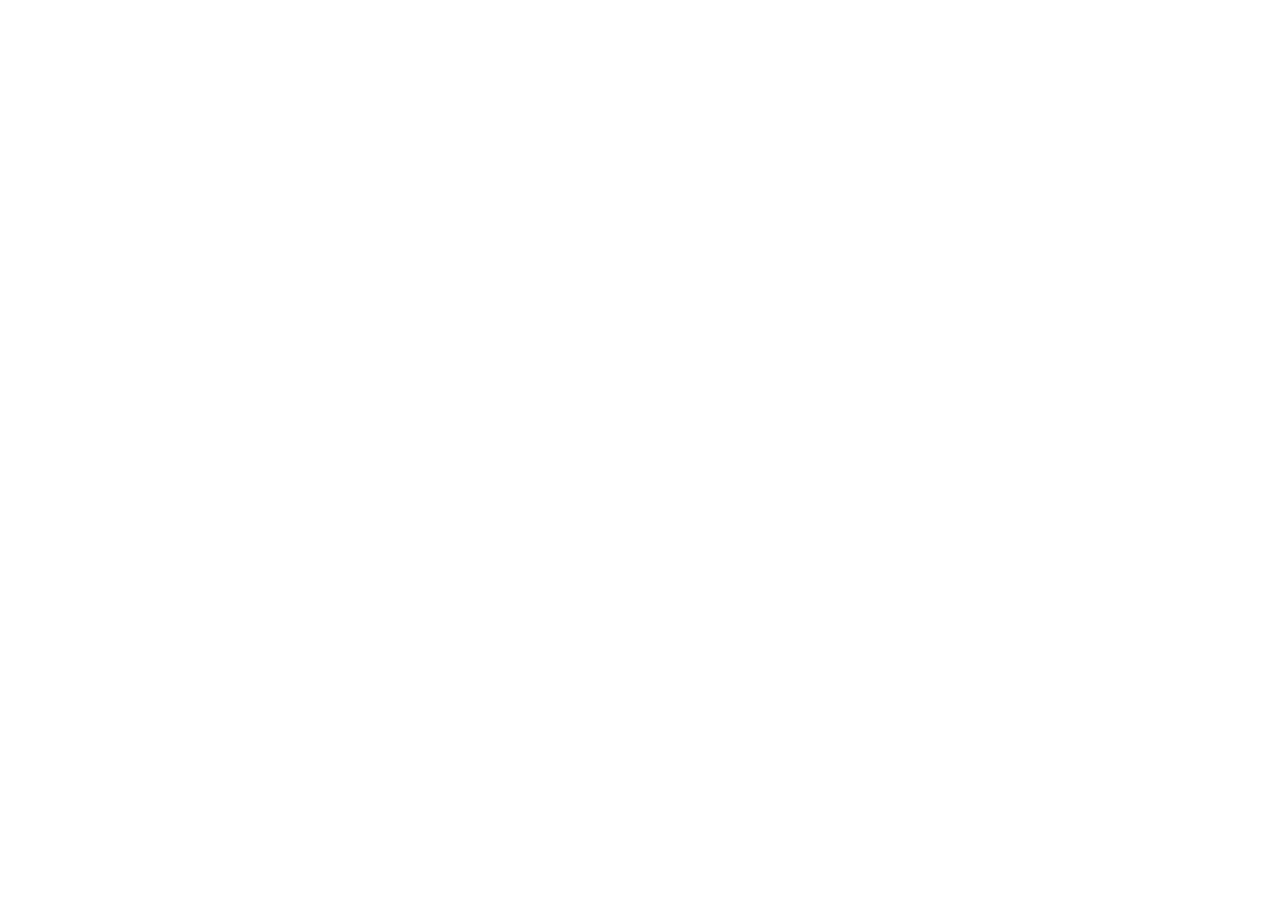
==== commit 2e47bf65: "Add files via upload" ====
--- a/index.html
+++ b/index.html
@@ -1,2296 +1,45 @@
 <!DOCTYPE html>
 <html lang="sv">
 <head>
-<meta charset="UTF-8">
-<meta name="viewport" content="width=device-width, initial-scale=1, viewport-fit=cover">
-<title>Beskapp</title>
-<meta name="claude:viewport-fit-sides" content="cover">
-<meta name="description" content="Betygsätt kvällens beskflaskor och se topplistan.">
+    <meta charset="UTF-8">
+    <meta name="viewport" content="width=device-width, initial-scale=1.0, maximum-scale=1.0, user-scalable=no, viewport-fit=cover">
+    <title>KockBot</title>
 
-<!-- iOS -->
-<meta name="apple-mobile-web-app-capable" content="yes">
-<meta name="apple-mobile-web-app-status-bar-style" content="black-translucent">
-<meta name="apple-mobile-web-app-title" content="Beskapp">
-<meta name="theme-color" content="#24307F" media="(prefers-color-scheme: light)">
-<meta name="theme-color" content="#0E0C2B" media="(prefers-color-scheme: dark)">
+    <!-- PWA Meta Tags -->
+    <meta name="theme-color" content="#bacca0">
+    <meta name="apple-mobile-web-app-capable" content="yes">
+    <meta name="mobile-web-app-capable" content="yes">
+    <meta name="apple-mobile-web-app-status-bar-style" content="default">
+    <meta name="apple-mobile-web-app-title" content="KockBot">
+    <link rel="apple-touch-icon" href="./logo.png">
+    <link rel="manifest" href="manifest.json">
 
-<!-- Android/Chrome -->
-<meta name="mobile-web-app-capable" content="yes">
-<link rel="manifest" href="manifest.webmanifest">
+    <!-- Google Fonts -->
+    <link rel="preconnect" href="https://fonts.googleapis.com">
+    <link rel="preconnect" href="https://fonts.gstatic.com" crossorigin>
+    <link href="https://fonts.googleapis.com/css2?family=Outfit:wght@300;400;500;600;700;800;900&display=swap" rel="stylesheet">
 
-<!-- Ikoner: SVG för webbläsarfliken, PNG för hemskärmen (iOS kan inte använda SVG där) -->
-<link rel="icon" type="image/svg+xml" href="icons/favicon.svg">
-<link rel="icon" type="image/png" sizes="192x192" href="icons/icon-192.png">
-<link rel="apple-touch-icon" href="icons/apple-touch-icon.png">
+    <link rel="stylesheet" href="kockbot.css?v=290392519f">
 
-<link rel="preconnect" href="https://fonts.googleapis.com">
-<link rel="preconnect" href="https://fonts.gstatic.com" crossorigin>
-<link href="https://fonts.googleapis.com/css2?family=Fredoka:wght@400;500;600;700&family=Shrikhand&display=swap" rel="stylesheet">
+    <!-- Import Map -->
+    <script type="importmap">
+    {
+      "imports": {
+        "react": "https://esm.sh/react@18.2.0",
+        "react-dom/client": "https://esm.sh/react-dom@18.2.0/client",
+        "lucide-react": "https://esm.sh/lucide-react@0.292.0?external=react"
+      }
+    }
+    </script>
 
-<style>
-  /* Kräftskiva i augustikvällen: lyktgult underlag, vimplar, klistermärkesrunda kort med tjock kontur */
-  :root {
-    color-scheme: light;
-    --paper: #FFEDA6;        /* lyktsken */
-    --card: #FFFFFF;
-    --ink: #1F1D47;
-    --muted: #5B587E;
-    --outline: #1F1D47;
-    --night: #24307F;        /* kvällshimmel */
-    --night-ink: #FFF6D8;
-    --red: #EF4A2F;          /* kräfta */
-    --red-soft: #FFE1D9;
-    --on-red: #FFFFFF;
-    --yellow: #FFC21A;       /* lykta och besk */
-    --yellow-soft: #FFF7D6;
-    --on-yellow: #1F1D47;
-    --green: #23A05A;        /* malört */
-    --green-soft: #DDF5E5;
-    --on-green: #FFFFFF;
-    --blue: #3358E0;         /* vimpel */
-    --blue-soft: #E1E8FF;
-    --on-blue: #FFFFFF;
-    --pink: #FF6FAE;
-    --pink-soft: #FFE3EF;
-    --danger: #C22E16;
-    --display: "Shrikhand", "Cooper Black", Georgia, serif;
-    --ui: "Fredoka", "Arial Rounded MT Bold", "Nunito", system-ui, -apple-system, sans-serif;
-  }
-  @media (prefers-color-scheme: dark) {
-    :root:not([data-theme="light"]) {
-      --paper: #15133A;
-      --card: #25225C;
-      --ink: #FFF6DA;
-      --muted: #BBB6E2;
-      --outline: #07061C;
-      --night: #0E0C2B;
-      --night-ink: #FFF6DA;
-      --red: #FF6A4D;
-      --red-soft: #4A2244;
-      --on-red: #14122F;
-      --yellow: #FFCB3A;
-      --yellow-soft: #3D3550;
-      --on-yellow: #14122F;
-      --green: #3CC476;
-      --green-soft: #1D3D4C;
-      --on-green: #14122F;
-      --blue: #7B94FF;
-      --blue-soft: #2C3478;
-      --on-blue: #14122F;
-      --pink: #FF86BD;
-      --pink-soft: #4A2560;
-      --danger: #FF8A73;
-      color-scheme: dark;
-    }
-  }
-  :root[data-theme="dark"] {
-    --paper: #15133A;
-    --card: #25225C;
-    --ink: #FFF6DA;
-    --muted: #BBB6E2;
-    --outline: #07061C;
-    --night: #0E0C2B;
-    --night-ink: #FFF6DA;
-    --red: #FF6A4D;
-    --red-soft: #4A2244;
-    --on-red: #14122F;
-    --yellow: #FFCB3A;
-    --yellow-soft: #3D3550;
-    --on-yellow: #14122F;
-    --green: #3CC476;
-    --green-soft: #1D3D4C;
-    --on-green: #14122F;
-    --blue: #7B94FF;
-    --blue-soft: #2C3478;
-    --on-blue: #14122F;
-    --pink: #FF86BD;
-    --pink-soft: #4A2560;
-    --danger: #FF8A73;
-    color-scheme: dark;
-  }
-
-  .tone-yellow { --c: var(--yellow); --c-soft: var(--yellow-soft); --on-c: var(--on-yellow); }
-  .tone-green  { --c: var(--green);  --c-soft: var(--green-soft);  --on-c: var(--on-green); }
-  .tone-red    { --c: var(--red);    --c-soft: var(--red-soft);    --on-c: var(--on-red); }
-  .tone-blue   { --c: var(--blue);   --c-soft: var(--blue-soft);   --on-c: var(--on-blue); }
-
-  *, *::before, *::after { box-sizing: border-box; }
-  [hidden] { display: none !important; }
-  .sr { position: absolute; width: 1px; height: 1px; overflow: hidden; clip-path: inset(50%); white-space: nowrap; }
-  html { -webkit-text-size-adjust: 100%; }
-  body {
-    margin: 0;
-    background: var(--paper);
-    color: var(--ink);
-    font-family: var(--ui);
-    font-size: 17px;
-    line-height: 1.4;
-    min-height: 100vh;
-    min-height: 100dvh;
-    -webkit-tap-highlight-color: transparent;
-  }
-  button { font: inherit; color: inherit; }
-  svg { display: block; }
-  :focus-visible { outline: 3px solid var(--blue); outline-offset: 3px; }
-
-  /* ---------- Kvällshimlen med vimplar ---------- */
-  .hero {
-    position: relative;
-    background: var(--night);
-    color: var(--night-ink);
-    border-radius: 0 0 34px 34px;
-    padding-top: env(safe-area-inset-top, 0px);
-    overflow: hidden;
-  }
-  .hero::before {
-    content: "";
-    position: absolute; inset: 0;
-    background-image:
-      radial-gradient(circle at 20% 30%, var(--night-ink) 0 1px, transparent 1.6px),
-      radial-gradient(circle at 70% 60%, var(--night-ink) 0 1.2px, transparent 1.8px);
-    background-size: 46px 38px, 62px 54px;
-    opacity: .28;
-    pointer-events: none;
-  }
-  .garland { position: relative; width: 100%; height: 50px; }
-  .hero-inner {
-    position: relative;
-    max-width: 30rem; margin: 0 auto;
-    display: flex; align-items: center; gap: 14px;
-    padding-block: 2px 26px;
-    padding-left: max(16px, env(safe-area-inset-left, 0px));
-    padding-right: max(16px, env(safe-area-inset-right, 0px));
-  }
-  .mark {
-    width: 62px; height: 62px; flex: none;
-    border-radius: 50%;
-    background: var(--yellow); color: var(--on-yellow);
-    border: 3px solid var(--outline);
-    box-shadow: 3px 3px 0 var(--outline);
-    display: grid; place-items: center;
-    transform: rotate(-8deg);
-  }
-  .mark svg { width: 38px; height: 38px; }
-  h1 {
-    font-family: var(--display);
-    font-weight: 400;
-    font-size: 2.7rem;
-    line-height: 1.05;
-    margin: 0;
-    color: var(--yellow);
-    text-shadow: 3px 3px 0 var(--red);
-    transform: rotate(-2deg);
-    transform-origin: left center;
-  }
-  .sub { margin: 6px 0 0; font-weight: 500; font-size: 1rem; opacity: .9; }
-
-  /* ---------- Sidan ---------- */
-  .app {
-    max-width: 30rem;
-    margin: 0 auto;
-    padding-block: 18px calc(env(safe-area-inset-bottom, 0px) + 116px);
-    padding-left: max(16px, env(safe-area-inset-left, 0px));
-    padding-right: max(16px, env(safe-area-inset-right, 0px));
-  }
-  main { display: flex; flex-direction: column; gap: 16px; }
-  .stack { display: flex; flex-direction: column; gap: 16px; }
-
-  .card {
-    background: var(--card);
-    border: 2.5px solid var(--outline);
-    border-radius: 24px;
-    box-shadow: 4px 4px 0 var(--outline);
-    padding: 16px;
-  }
-  .card-title { display: block; font-weight: 600; font-size: 1.12rem; margin: 0 0 10px; }
-
-  /* Snapsfakta */
-  .fact { background: var(--pink-soft); }
-  .fact-head { display: flex; justify-content: space-between; align-items: center; gap: 8px; margin-bottom: 4px; }
-  .fact-head strong { font-weight: 700; font-size: 1.02rem; }
-  .fact p { margin: 0; font-size: 1.04rem; line-height: 1.4; }
-  .pill-btn {
-    border: 2px solid var(--outline);
-    background: var(--card);
-    border-radius: 999px;
-    padding: 4px 14px; min-height: 38px;
-    font-weight: 600; font-size: .95rem;
-    cursor: pointer;
-  }
-  .pill-btn:active { transform: translate(1px, 1px); }
-
-  /* Fält */
-  input[type="text"], textarea {
-    width: 100%;
-    font: inherit; font-size: 1.08rem; font-weight: 500;
-    color: var(--ink);
-    background: var(--paper);
-    border: 2.5px solid var(--outline);
-    border-radius: 16px;
-    padding: 11px 14px;
-    outline: none;
-  }
-  textarea { resize: vertical; min-height: 76px; font-weight: 400; }
-  input::placeholder, textarea::placeholder { color: var(--muted); opacity: .85; }
-  input[type="text"]:focus, textarea:focus { box-shadow: 0 0 0 4px var(--blue-soft); border-color: var(--blue); }
-  .field.invalid input { border-color: var(--danger); box-shadow: 0 0 0 4px var(--red-soft); }
-
-  .chips { display: flex; flex-wrap: wrap; gap: 8px; margin-top: 12px; }
-  .chips:empty { display: none; }
-  .chip {
-    border: 2px solid var(--outline);
-    background: var(--card);
-    border-radius: 999px;
-    padding: 5px 15px; min-height: 42px;
-    font-weight: 600; font-size: 1rem;
-    cursor: pointer;
-    display: inline-flex; align-items: center; gap: 6px;
-    transition: transform .12s;
-  }
-  .chip:active { transform: scale(.95); }
-  .chip[aria-pressed="true"] { background: var(--blue); color: var(--on-blue); box-shadow: 2px 2px 0 var(--outline); }
-  .chip.done:not([aria-pressed="true"]) { border-style: dashed; color: var(--muted); background: transparent; }
-  .hint { margin: 10px 0 0; font-size: .92rem; color: var(--muted); }
-
-  /* Betyg: färgade kort med runda bubblor */
-  .crit { margin: 0; min-width: 0; background: var(--c-soft); }
-  .crit legend { float: left; width: 100%; padding: 0; margin: 0 0 12px; }
-  .crit-head { display: flex; align-items: center; gap: 10px; }
-  .crit-icon {
-    width: 38px; height: 38px; flex: none;
-    border-radius: 50%;
-    background: var(--c); color: var(--on-c);
-    border: 2.5px solid var(--outline);
-    display: grid; place-items: center;
-  }
-  .crit-icon svg { width: 20px; height: 20px; }
-  .crit-name { font-weight: 700; font-size: 1.2rem; flex: 1; }
-  .crit-word {
-    font-weight: 600; font-size: .95rem;
-    background: var(--card);
-    border: 2px solid var(--outline);
-    border-radius: 999px;
-    padding: 2px 12px;
-    white-space: nowrap;
-  }
-  .crit-word.unset { border-style: dashed; color: var(--muted); background: transparent; }
-  .crit.invalid { border-color: var(--danger); box-shadow: 4px 4px 0 var(--danger); }
-  .crit.invalid .crit-word { color: var(--danger); border-color: var(--danger); }
-
-  .scale { clear: both; display: flex; justify-content: space-between; gap: 8px; }
-  .scale.grid { display: grid; grid-template-columns: repeat(5, minmax(0, 1fr)); justify-items: center; }
-  .b {
-    position: relative;
-    flex: 1; width: 100%; max-width: 60px; aspect-ratio: 1;
-    border-radius: 50%;
-    border: 2.5px solid var(--outline);
-    background: var(--card);
-    display: grid; place-items: center;
-    font-weight: 700; font-size: 1.3rem;
-    cursor: pointer;
-    transition: background .15s, color .15s;
-  }
-  .b input { position: absolute; inset: 0; width: 100%; height: 100%; margin: 0; opacity: 0; cursor: pointer; border-radius: 50%; }
-  .b > span { pointer-events: none; display: grid; justify-items: center; line-height: 1.05; }
-  .b small { font-size: .62rem; font-weight: 600; max-width: 50px; overflow: hidden; text-overflow: ellipsis; white-space: nowrap; }
-  .b.on { background: var(--c); color: var(--on-c); }
-  .b.sel { box-shadow: 3px 3px 0 var(--outline); }
-  .b.pop { animation: pop .38s cubic-bezier(.3, 1.6, .5, 1); }
-  .b.used { border-style: dashed; background: transparent; color: var(--muted); cursor: not-allowed; }
-  .b.used input { cursor: not-allowed; }
-  .b:has(input:focus-visible) { outline: 3px solid var(--blue); outline-offset: 3px; }
-  @keyframes pop {
-    0% { transform: scale(.85); }
-    55% { transform: scale(1.18) rotate(-8deg); }
-    100% { transform: scale(1) rotate(0); }
-  }
-
-  /* Antal hushåll i rankningen */
-  .hh { clear: both; display: flex; align-items: center; justify-content: space-between; gap: 12px; flex-wrap: wrap; margin-bottom: 4px; }
-  .hh label { font-weight: 600; }
-  .stepper { display: flex; align-items: center; gap: 6px; }
-  .step {
-    width: 44px; height: 44px; border-radius: 50%;
-    border: 2.5px solid var(--outline);
-    background: var(--card);
-    font-size: 1.5rem; font-weight: 700; line-height: 1;
-    display: grid; place-items: center;
-    cursor: pointer;
-  }
-  .step:active { transform: scale(.92); }
-  .stepper input[type="text"] { width: 4rem; text-align: center; padding: 8px 6px; font-weight: 700; font-size: 1.2rem; }
-  .crit .hint { margin: 6px 0 14px; }
-
-  .editing {
-    display: flex; justify-content: space-between; align-items: center; gap: 10px;
-    background: var(--blue-soft);
-    padding: 10px 10px 10px 16px;
-    font-weight: 500;
-  }
-  .error {
-    margin: 0;
-    background: var(--red-soft); color: var(--danger);
-    border: 2px solid var(--danger);
-    border-radius: 16px;
-    padding: 10px 14px;
-    font-weight: 600;
-  }
-
-  /* Knappar */
-  .btn {
-    border: 2.5px solid var(--outline);
-    border-radius: 999px;
-    box-shadow: 4px 4px 0 var(--outline);
-    padding: 12px 20px; min-height: 56px;
-    font-weight: 700; font-size: 1.12rem;
-    cursor: pointer;
-    display: inline-flex; align-items: center; justify-content: center; gap: 10px;
-    transition: transform .08s, box-shadow .08s;
-  }
-  .btn:active { transform: translate(3px, 3px); box-shadow: 1px 1px 0 var(--outline); }
-  .btn-go { background: var(--red); color: var(--on-red); }
-  .btn-blue { background: var(--blue); color: var(--on-blue); }
-  .btn-plain { background: var(--card); color: var(--ink); }
-  .btn-danger { background: var(--danger); color: #fff; }
-  .btn-outline-danger { background: var(--card); color: var(--danger); }
-  .row { display: flex; gap: 12px; }
-  .row .btn { flex: 1; }
-  .live {
-    background: var(--yellow); color: var(--on-yellow);
-    border: 2px solid var(--outline);
-    border-radius: 999px;
-    padding: 0 10px;
-    font-family: var(--display); font-weight: 400; font-size: 1.05rem;
-    line-height: 1.6;
-  }
-
-  /* ---------- Topplistan ---------- */
-  .board-head { display: flex; justify-content: space-between; align-items: baseline; gap: 10px; flex-wrap: wrap; }
-  h2 {
-    font-family: var(--display); font-weight: 400;
-    font-size: 2.3rem; line-height: 1.1;
-    margin: 0;
-    color: var(--red);
-    text-shadow: 2px 2px 0 var(--outline);
-  }
-  .meta { color: var(--muted); font-weight: 500; }
-
-  .podium {
-    display: grid; gap: 10px; align-items: end;
-    width: 100%; max-width: 24rem; margin: 4px auto 0;
-    padding-inline: 4px;
-    border-bottom: 3px solid var(--outline);
-  }
-  .pod {
-    background: none; border: 0; padding: 0;
-    display: flex; flex-direction: column; align-items: center; gap: 4px;
-    min-width: 0; cursor: pointer;
-  }
-  .crown { width: 38px; height: 26px; margin-bottom: -2px; transform: rotate(-6deg); }
-  .pod-name { font-weight: 600; font-size: 1rem; line-height: 1.15; text-align: center; overflow-wrap: anywhere; max-width: 100%; }
-  .pod-score { font-family: var(--display); font-size: 1.7rem; line-height: 1; }
-  .pod-block {
-    width: 100%;
-    border: 2.5px solid var(--outline); border-bottom: 0;
-    border-radius: 18px 18px 0 0;
-    display: grid; justify-items: center; align-content: start;
-    padding-top: 6px;
-    font-family: var(--display); font-size: 2.3rem; line-height: 1.2;
-    margin-top: 4px;
-  }
-  .p1 .pod-block { height: 124px; background: var(--yellow); color: var(--on-yellow); }
-  .p2 .pod-block { height: 92px; background: var(--blue); color: var(--on-blue); }
-  .p3 .pod-block { height: 68px; background: var(--red); color: var(--on-red); }
-
-  .list-title { font-weight: 700; font-size: 1.15rem; margin: 6px 2px -4px; }
-  .board { list-style: none; margin: 0; padding: 0; display: flex; flex-direction: column; gap: 14px; }
-  .entry { padding: 0; overflow: hidden; scroll-margin-top: 16px; }
-  .sum {
-    width: 100%;
-    background: none; border: 0; text-align: left; cursor: pointer;
-    display: grid; grid-template-columns: 46px 1fr auto 20px; gap: 12px; align-items: center;
-    padding: 12px 14px 12px 12px;
-  }
-  .rank-badge {
-    width: 46px; height: 46px; border-radius: 50%;
-    border: 2.5px solid var(--outline);
-    background: var(--paper);
-    display: grid; place-items: center;
-    font-family: var(--display); font-size: 1.35rem; line-height: 1;
-  }
-  .r1 .rank-badge { background: var(--yellow); color: var(--on-yellow); }
-  .r2 .rank-badge { background: var(--blue); color: var(--on-blue); }
-  .r3 .rank-badge { background: var(--red); color: var(--on-red); }
-  .bmain { min-width: 0; }
-  .bname { display: block; font-weight: 600; font-size: 1.18rem; line-height: 1.2; overflow-wrap: anywhere; }
-  .bstats { display: block; color: var(--muted); font-size: .92rem; }
-  .score { text-align: right; line-height: 1; }
-  .score b { display: block; font-family: var(--display); font-weight: 400; font-size: 1.8rem; }
-  .score span { font-size: .8rem; color: var(--muted); font-weight: 500; }
-  .chev { width: 20px; height: 20px; color: var(--muted); transition: transform .2s; }
-  .sum[aria-expanded="true"] .chev { transform: rotate(180deg); }
-
-  .details { border-top: 2.5px dashed var(--outline); padding: 14px 14px 6px; }
-  .bars { display: grid; grid-template-columns: auto 1fr 2.4rem; gap: 8px 10px; align-items: center; margin-bottom: 10px; font-weight: 500; }
-  .bar { height: 14px; border-radius: 999px; background: var(--c-soft); border: 2px solid var(--outline); overflow: hidden; }
-  .bar i { display: block; height: 100%; background: var(--c); border-right: 2px solid var(--outline); }
-  .num { text-align: right; font-weight: 600; font-variant-numeric: tabular-nums; }
-  .ratings { list-style: none; margin: 0; padding: 0; }
-  .rating { display: flex; gap: 2px; align-items: flex-start; padding: 12px 0; }
-  .rating + .rating { border-top: 2px dotted var(--muted); }
-  .r-main { flex: 1; min-width: 0; padding-top: 2px; }
-  .r-top { display: flex; gap: 8px; align-items: baseline; flex-wrap: wrap; }
-  .r-name { font-weight: 700; font-size: 1.05rem; overflow-wrap: anywhere; }
-  .r-val { font-family: var(--display); font-size: 1.1rem; }
-  .r-pills { display: flex; flex-wrap: wrap; gap: 6px; margin-top: 6px; }
-  .mini {
-    background: var(--c-soft);
-    border: 1.5px solid var(--outline);
-    border-radius: 999px;
-    padding: 0 10px;
-    font-size: .88rem; font-weight: 600;
-  }
-  .r-comment { margin: 6px 0 0; color: var(--muted); overflow-wrap: anywhere; }
-  .icon-btn {
-    width: 44px; height: 44px; flex: none;
-    border: 2px solid transparent; border-radius: 50%;
-    background: transparent; color: var(--muted);
-    display: grid; place-items: center; cursor: pointer;
-  }
-  .icon-btn svg { width: 21px; height: 21px; }
-  .icon-btn:hover { border-color: var(--outline); color: var(--ink); background: var(--card); }
-  .icon-btn.del:hover { color: var(--danger); }
-
-  .empty { text-align: center; padding: 28px 20px 22px; }
-  .empty .mark { margin: 0 auto 14px; }
-  .empty p { margin: 0 0 18px; font-size: 1.05rem; }
-
-  /* ---------- Flikrad ---------- */
-  .tabs {
-    position: fixed; left: 0; right: 0; bottom: 0; z-index: 10;
-    padding-block: 0 calc(12px + env(safe-area-inset-bottom, 0px));
-    padding-left: max(16px, env(safe-area-inset-left, 0px));
-    padding-right: max(16px, env(safe-area-inset-right, 0px));
-    pointer-events: none;
-  }
-  .tabs-inner {
-    pointer-events: auto;
-    max-width: 24rem; margin: 0 auto;
-    display: flex; gap: 6px; padding: 6px;
-    background: var(--card);
-    border: 2.5px solid var(--outline);
-    border-radius: 999px;
-    box-shadow: 4px 4px 0 var(--outline);
-  }
-  .tab {
-    flex: 1;
-    border: 0; border-radius: 999px;
-    background: transparent; color: var(--ink);
-    min-height: 50px; padding: 4px 10px;
-    font-weight: 600; font-size: 1.02rem;
-    display: flex; align-items: center; justify-content: center; gap: 8px;
-    cursor: pointer;
-  }
-  .tab svg { width: 22px; height: 22px; flex: none; }
-  .tab[aria-selected="true"] { background: var(--ink); color: var(--card); }
-  .count {
-    min-width: 1.6em; padding: 0 6px;
-    border-radius: 999px;
-    background: var(--yellow); color: var(--on-yellow);
-    border: 2px solid var(--outline);
-    font-size: .8rem; font-weight: 700; line-height: 1.4; text-align: center;
-  }
-
-  /* ---------- Meddelanden ---------- */
-  .toast {
-    position: fixed; left: 50%; z-index: 20;
-    bottom: calc(96px + env(safe-area-inset-bottom, 0px));
-    transform: translate(-50%, 16px) scale(.96);
-    width: max-content; max-width: calc(100% - 32px);
-    display: flex; align-items: center; gap: 10px;
-    background: var(--ink); color: var(--card);
-    border: 2.5px solid var(--outline);
-    border-radius: 999px;
-    padding: 8px 8px 8px 20px; min-height: 52px;
-    font-weight: 600;
-    opacity: 0; pointer-events: none;
-    transition: opacity .2s, transform .25s cubic-bezier(.3, 1.4, .5, 1);
-  }
-  .toast.show { opacity: 1; transform: translate(-50%, 0) scale(1); pointer-events: auto; }
-  .toast button {
-    background: var(--yellow); color: var(--on-yellow);
-    border: 2px solid var(--outline); border-radius: 999px;
-    font-weight: 700; cursor: pointer;
-    padding: 4px 14px; min-height: 38px;
-  }
-
-  dialog {
-    border: 2.5px solid var(--outline);
-    border-radius: 26px;
-    box-shadow: 5px 5px 0 var(--outline);
-    padding: 20px;
-    width: min(26rem, calc(100% - 32px));
-    background: var(--card); color: var(--ink);
-  }
-  dialog::backdrop { background: rgb(14 12 43 / .6); }
-  dialog h3 { font-weight: 700; font-size: 1.45rem; line-height: 1.2; margin: 0 0 8px; }
-  dialog p { margin: 0 0 20px; color: var(--muted); }
-  dialog textarea { margin-bottom: 16px; font-size: .95rem; min-height: 170px; }
-
-  /* ---------- Installera som app ---------- */
-  dialog.sheet {
-    margin: auto auto 0;
-    width: 100%; max-width: 30rem;
-    border-radius: 30px 30px 0 0;
-    border-bottom: 0;
-    box-shadow: none;
-    padding-block: 22px calc(20px + env(safe-area-inset-bottom, 0px));
-    padding-left: max(20px, env(safe-area-inset-left, 0px));
-    padding-right: max(20px, env(safe-area-inset-right, 0px));
-    max-height: calc(100dvh - 40px);
-    overflow: auto;
-  }
-  dialog.sheet[open] { animation: sheet-up .34s cubic-bezier(.2, .9, .3, 1); }
-  @keyframes sheet-up { from { transform: translateY(100%); } }
-  @media (min-width: 600px) {
-    dialog.sheet { margin: auto; border-radius: 26px; border-bottom: 2.5px solid var(--outline); box-shadow: 5px 5px 0 var(--outline); padding-bottom: 20px; }
-  }
-  .sheet-head { display: flex; gap: 16px; align-items: center; margin-bottom: 18px; }
-  .sheet-head img {
-    width: 76px; height: 76px; flex: none;
-    border-radius: 19px;
-    border: 2.5px solid var(--outline);
-    box-shadow: 3px 3px 0 var(--outline);
-  }
-  .sheet-head:focus { outline: none; }
-  .sheet-head h3 { margin: 0 0 4px; }
-  .sheet-head p { margin: 0; color: var(--muted); }
-  .install-link {
-    align-self: center;
-    background: none; border: 0; cursor: pointer;
-    color: var(--muted); font-weight: 600; font-size: .98rem;
-    text-decoration: underline; text-underline-offset: 3px;
-    padding: 10px 12px; min-height: 44px;
-  }
-  .steps { list-style: none; margin: 4px 0 18px; padding: 0; display: flex; flex-direction: column; gap: 14px; counter-reset: step; }
-  .steps li { display: flex; gap: 12px; align-items: flex-start; counter-increment: step; line-height: 1.4; }
-  .steps li::before {
-    content: counter(step);
-    flex: none; width: 34px; height: 34px; border-radius: 50%;
-    background: var(--yellow); color: var(--on-yellow);
-    border: 2.5px solid var(--outline);
-    display: grid; place-items: center;
-    font-weight: 700;
-  }
-  .steps li > span { padding-top: 5px; }
-  .steps svg { display: inline-block; width: 1.25em; height: 1.25em; vertical-align: -.25em; color: var(--blue); }
-  .steps b { font-weight: 700; }
-  .step-note { margin: -6px 0 18px; color: var(--muted); font-size: .95rem; }
-
-  #confetti { position: fixed; inset: 0; width: 100%; height: 100%; pointer-events: none; z-index: 40; }
-
-  @media (prefers-reduced-motion: reduce) {
-    *, *::before, *::after { transition: none !important; animation: none !important; }
-  }
-
-  /* ---------- Startsida ---------- */
-  .sys {
-    width: 100%;
-    display: grid; grid-template-columns: 58px minmax(0, 1fr) 22px; gap: 14px; align-items: center;
-    text-align: left; cursor: pointer;
-    background: var(--c-soft); color: var(--ink);
-    transition: transform .08s, box-shadow .08s;
-  }
-  .sys:active { transform: translate(3px, 3px); box-shadow: 1px 1px 0 var(--outline); }
-  .sys .crit-icon, .setup-sys .crit-icon { width: 58px; height: 58px; }
-  .sys .crit-icon svg, .setup-sys .crit-icon svg { width: 28px; height: 28px; }
-  .sys b { display: block; font-weight: 700; font-size: 1.3rem; line-height: 1.2; }
-  .sys .d { display: block; color: var(--muted); font-size: .98rem; margin-top: 2px; }
-  .chev-r { width: 22px; height: 22px; color: var(--ink); }
-  .start-title { margin: 4px 2px 0; }
-
-  /* ---------- Inställning ---------- */
-  .back {
-    align-self: flex-start;
-    background: none; border: 0; cursor: pointer;
-    display: inline-flex; align-items: center; gap: 4px;
-    font-weight: 600; font-size: 1.02rem; color: var(--ink);
-    padding: 8px 6px; min-height: 44px; border-radius: 12px;
-  }
-  .back svg { width: 22px; height: 22px; }
-  .setup-sys { display: flex; gap: 14px; align-items: center; background: var(--c-soft); }
-  .setup-sys b { display: block; font-weight: 700; font-size: 1.3rem; }
-  .setup-sys p { margin: 2px 0 0; color: var(--muted); }
-  .stepper.big .step { width: 54px; height: 54px; font-size: 1.8rem; }
-  .stepper.big input[type="text"] { width: 5rem; font-size: 1.7rem; padding: 8px 6px; }
-
-  /* ---------- Betygsätt ---------- */
-  .who { display: flex; flex-direction: column; gap: 10px; }
-  .who-top { display: flex; justify-content: space-between; align-items: center; gap: 10px; }
-  .who-name { display: block; font-weight: 700; font-size: 1.18rem; line-height: 1.2; overflow-wrap: anywhere; }
-  .who-sub { display: block; color: var(--muted); font-size: .92rem; }
-  .progress { height: 16px; border-radius: 999px; border: 2px solid var(--outline); background: var(--paper); overflow: hidden; }
-  .progress i { display: block; height: 100%; background: var(--green); transition: width .35s; }
-  .progress i:not([style*="width:0%"]) { border-right: 2px solid var(--outline); }
-  .progress-text { font-weight: 600; font-size: .95rem; }
-
-  .bottles { display: grid; grid-template-columns: repeat(auto-fill, minmax(54px, 1fr)); gap: 12px 10px; }
-  .bt {
-    position: relative;
-    aspect-ratio: 1; min-height: 54px;
-    border-radius: 18px;
-    border: 2.5px solid var(--outline);
-    background: var(--card);
-    font-weight: 700; font-size: 1.35rem;
-    cursor: pointer;
-    display: grid; place-items: center;
-    transition: transform .1s;
-  }
-  .bt:active { transform: scale(.94); }
-  .bt.wide { aspect-ratio: auto; grid-column: span 2; font-size: 1rem; padding: 8px 10px; overflow-wrap: anywhere; }
-  .bt.done { background: var(--green-soft); }
-  .bt[aria-pressed="true"] { background: var(--blue); color: var(--on-blue); box-shadow: 3px 3px 0 var(--outline); }
-  .bt .tick {
-    position: absolute; top: -9px; right: -9px;
-    width: 24px; height: 24px; border-radius: 50%;
-    background: var(--green); color: var(--on-green);
-    border: 2px solid var(--outline);
-    display: grid; place-items: center;
-  }
-  .bt .tick svg { width: 14px; height: 14px; }
-  .ends { clear: both; display: flex; justify-content: space-between; gap: 8px; margin-top: 8px; font-size: .86rem; font-weight: 500; color: var(--muted); }
-
-  .rank-head { margin-bottom: 4px; }
-  .rank-list { list-style: none; margin: 10px 0 0; padding: 0; display: flex; flex-direction: column; gap: 8px; }
-  .rk {
-    display: grid; grid-template-columns: 34px minmax(0, 1fr) auto; gap: 10px; align-items: center;
-    background: var(--card);
-    border: 2px solid var(--outline);
-    border-radius: 16px;
-    padding: 6px 10px; min-height: 52px;
-  }
-  .rk-pos { width: 32px; height: 32px; border-radius: 50%; background: var(--paper); border: 2px solid var(--outline); display: grid; place-items: center; font-weight: 700; }
-  .rk-name { font-weight: 600; overflow-wrap: anywhere; }
-  .rk-pts { font-weight: 700; white-space: nowrap; }
-  .rk.cur { grid-template-columns: 34px minmax(0, 1fr) auto auto; background: var(--yellow); color: var(--on-yellow); box-shadow: 3px 3px 0 var(--outline); }
-  .rk.cur .rk-pos { background: var(--card); color: var(--ink); }
-  .mv { display: flex; gap: 6px; }
-  .mv button {
-    width: 44px; height: 44px; border-radius: 50%;
-    border: 2px solid var(--outline);
-    background: var(--card); color: var(--ink);
-    display: grid; place-items: center; cursor: pointer;
-  }
-  .mv button[disabled] { background: transparent; border-style: dashed; color: var(--on-yellow); cursor: default; }
-  .mv svg { width: 20px; height: 20px; }
-
-  /* ---------- Sparat ---------- */
-  .saved { display: flex; flex-direction: column; align-items: center; gap: 8px; text-align: center; padding: 26px 18px 18px; }
-  .check {
-    width: 96px; height: 96px; border-radius: 50%;
-    background: var(--green); color: var(--on-green);
-    border: 3px solid var(--outline);
-    box-shadow: 4px 4px 0 var(--outline);
-    display: grid; place-items: center;
-    transform: rotate(-8deg);
-    animation: pop .5s cubic-bezier(.3, 1.6, .5, 1);
-    margin-bottom: 6px;
-  }
-  .check svg { width: 54px; height: 54px; }
-  .saved h2 { font-size: 2.6rem; outline: none; }
-  .saved-sum { margin: 0; font-size: 1.2rem; font-weight: 600; }
-  .saved-note { margin: 0; color: var(--muted); }
-  .saved-progress { margin: 4px 0 0; }
-  .saved-btns { width: 100%; display: flex; flex-direction: column; gap: 14px; margin-top: 14px; }
-  .text-btn {
-    align-self: center;
-    background: none; border: 0; cursor: pointer;
-    color: var(--ink); font-weight: 600; font-size: 1rem;
-    text-decoration: underline; text-underline-offset: 3px;
-    padding: 10px 12px; min-height: 44px;
-  }
-  .app > .install-link { display: block; margin: 18px auto 0; }
-
-  /* ---------- Samla ihop med QR-kod ---------- */
-  .tone-pink { --c: var(--pink); --c-soft: var(--pink-soft); --on-c: var(--on-yellow); }
-  .collect { background: var(--c-soft); display: flex; flex-direction: column; gap: 14px; }
-  .collect-head { display: flex; gap: 12px; align-items: center; }
-  .collect-head b { display: block; font-weight: 700; font-size: 1.15rem; line-height: 1.2; }
-  .collect-head p { margin: 2px 0 0; color: var(--muted); }
-  .collect .row { flex-direction: column; }
-  .collect .row .btn { width: 100%; }
-  .btn-small { min-height: 44px; padding: 6px 18px; font-size: 1rem; box-shadow: 3px 3px 0 var(--outline); }
-  .qr-box { background: #fff; border: 2.5px solid var(--outline); border-radius: 20px; padding: 8px; width: min(100%, 330px); margin: 4px auto 14px; }
-  .qr-box svg { display: block; width: 100%; height: auto; }
-  dialog .qr-note { text-align: center; margin: 0 0 16px; }
-  .scan-view {
-    position: relative;
-    width: min(100%, 330px); aspect-ratio: 1;
-    margin: 4px auto 12px;
-    border-radius: 24px; overflow: hidden;
-    border: 2.5px solid var(--outline);
-    background: var(--night);
-    transition: border-color .2s, box-shadow .2s;
-  }
-  .scan-view video { display: block; width: 100%; height: 100%; object-fit: cover; }
-  .scan-view::after { content: ""; position: absolute; inset: 15%; border: 4px dashed var(--yellow); border-radius: 18px; pointer-events: none; }
-  .scan-view.hit { border-color: var(--green); box-shadow: 0 0 0 5px var(--green); }
-  dialog .scan-status { text-align: center; font-weight: 600; color: var(--ink); margin: 0 0 12px; min-height: 2.8em; }
-  .collected { display: flex; flex-wrap: wrap; justify-content: center; gap: 8px; margin: 0 0 16px; }
-  .collected:empty { display: none; }
-  .collected span { border: 2px solid var(--outline); border-radius: 999px; padding: 2px 12px; background: var(--green-soft); font-weight: 600; font-size: .95rem; }
-  .paste-box { display: flex; flex-direction: column; gap: 10px; margin-bottom: 16px; }
-  .paste-box .card-title { margin: 0; }
-  .paste-box textarea { min-height: 84px; font-size: .95rem; }
-  .paste-box .btn { align-self: flex-start; }
-</style>
+    <style>[contenteditable][data-placeholder]:empty::before { content: attr(data-placeholder); pointer-events: none; }</style>
 </head>
 <body>
+    <div id="root"></div>
 
-<header class="hero">
-  <svg class="garland" id="garland" viewBox="0 0 480 50" preserveAspectRatio="xMidYMin slice" aria-hidden="true"></svg>
-  <div class="hero-inner">
-    <div class="mark" aria-hidden="true">
-      <svg viewBox="0 0 24 24" fill="none" stroke="currentColor" stroke-width="1.6" stroke-linecap="round" stroke-linejoin="round">
-        <path d="M8 8h8l-1 5a2 2 0 0 1-2 1.5h-2a2 2 0 0 1-2-1.5z" fill="var(--card)" stroke="none"/>
-        <path d="M12 13c-1-3 1-6 3-9"/>
-        <path d="M13 7c2-1 3-3 3-3s-1 2-2 3z" fill="currentColor"/>
-        <path d="M11.5 9.5c-2-1-4-1-4-1s2 1 3 2z" fill="currentColor"/>
-        <path d="M14 10c1.5.5 3 2 3 2s-1.5-1-2.5-1.5z" fill="currentColor"/>
-        <path d="M7 3h10l-2 10a2 2 0 0 1-2 1.5h-2a2 2 0 0 1-2-1.5L7 3z"/>
-        <path d="M12 14.5v6.5M9 21h6"/>
-      </svg>
-    </div>
-    <div>
-      <h1>Beskapp</h1>
-      <p class="sub">Betygsätt kvällens droppar</p>
-    </div>
-  </div>
-</header>
+    <!-- QR-kod: "QRCode for JavaScript", Copyright (c) 2009 Kazuhiko Arase, MIT-licens (https://www.d-project.com/) -->
+    <script>(()=>{var E=(t,e)=>()=>{try{return e||t((e={exports:{}}).exports,e),e.exports}catch(n){throw e=0,n}};var N=E((E1,G)=>{G.exports={MODE_NUMBER:1,MODE_ALPHA_NUM:2,MODE_8BIT_BYTE:4,MODE_KANJI:8}});var X=E((m1,U)=>{var s1=N();function K(t){this.mode=s1.MODE_8BIT_BYTE,this.data=t}K.prototype={getLength:function(){return this.data.length},write:function(t){for(var e=0;e<this.data.length;e++)t.put(this.data.charCodeAt(e),8)}};U.exports=K});var I=E((d1,Y)=>{var v={glog:function(t){if(t<1)throw new Error("glog("+t+")");return v.LOG_TABLE[t]},gexp:function(t){for(;t<0;)t+=255;for(;t>=256;)t-=255;return v.EXP_TABLE[t]},EXP_TABLE:new Array(256),LOG_TABLE:new Array(256)};for(h=0;h<8;h++)v.EXP_TABLE[h]=1<<h;var h;for(h=8;h<256;h++)v.EXP_TABLE[h]=v.EXP_TABLE[h-4]^v.EXP_TABLE[h-5]^v.EXP_TABLE[h-6]^v.EXP_TABLE[h-8];var h;for(h=0;h<255;h++)v.LOG_TABLE[v.EXP_TABLE[h]]=h;var h;Y.exports=v});var b=E((T1,x)=>{var A=I();function _(t,e){if(t.length===void 0)throw new Error(t.length+"/"+e);for(var n=0;n<t.length&&t[n]===0;)n++;this.num=new Array(t.length-n+e);for(var r=0;r<t.length-n;r++)this.num[r]=t[r+n]}_.prototype={get:function(t){return this.num[t]},getLength:function(){return this.num.length},multiply:function(t){for(var e=new Array(this.getLength()+t.getLength()-1),n=0;n<this.getLength();n++)for(var r=0;r<t.getLength();r++)e[n+r]^=A.gexp(A.glog(this.get(n))+A.glog(t.get(r)));return new _(e,0)},mod:function(t){if(this.getLength()-t.getLength()<0)return this;for(var e=A.glog(this.get(0))-A.glog(t.get(0)),n=new Array(this.getLength()),r=0;r<this.getLength();r++)n[r]=this.get(r);for(var i=0;i<t.getLength();i++)n[i]^=A.gexp(A.glog(t.get(i))+e);return new _(n,0).mod(t)}};x.exports=_});var F=E((B1,J)=>{J.exports={PATTERN000:0,PATTERN001:1,PATTERN010:2,PATTERN011:3,PATTERN100:4,PATTERN101:5,PATTERN110:6,PATTERN111:7}});var Z=E((L1,W)=>{var g=N(),V=b(),u1=I(),T=F(),f={PATTERN_POSITION_TABLE:[[],[6,18],[6,22],[6,26],[6,30],[6,34],[6,22,38],[6,24,42],[6,26,46],[6,28,50],[6,30,54],[6,32,58],[6,34,62],[6,26,46,66],[6,26,48,70],[6,26,50,74],[6,30,54,78],[6,30,56,82],[6,30,58,86],[6,34,62,90],[6,28,50,72,94],[6,26,50,74,98],[6,30,54,78,102],[6,28,54,80,106],[6,32,58,84,110],[6,30,58,86,114],[6,34,62,90,118],[6,26,50,74,98,122],[6,30,54,78,102,126],[6,26,52,78,104,130],[6,30,56,82,108,134],[6,34,60,86,112,138],[6,30,58,86,114,142],[6,34,62,90,118,146],[6,30,54,78,102,126,150],[6,24,50,76,102,128,154],[6,28,54,80,106,132,158],[6,32,58,84,110,136,162],[6,26,54,82,110,138,166],[6,30,58,86,114,142,170]],G15:1335,G18:7973,G15_MASK:21522,getBCHTypeInfo:function(t){for(var e=t<<10;f.getBCHDigit(e)-f.getBCHDigit(f.G15)>=0;)e^=f.G15<<f.getBCHDigit(e)-f.getBCHDigit(f.G15);return(t<<10|e)^f.G15_MASK},getBCHTypeNumber:function(t){for(var e=t<<12;f.getBCHDigit(e)-f.getBCHDigit(f.G18)>=0;)e^=f.G18<<f.getBCHDigit(e)-f.getBCHDigit(f.G18);return t<<12|e},getBCHDigit:function(t){for(var e=0;t!==0;)e++,t>>>=1;return e},getPatternPosition:function(t){return f.PATTERN_POSITION_TABLE[t-1]},getMask:function(t,e,n){switch(t){case T.PATTERN000:return(e+n)%2===0;case T.PATTERN001:return e%2===0;case T.PATTERN010:return n%3===0;case T.PATTERN011:return(e+n)%3===0;case T.PATTERN100:return(Math.floor(e/2)+Math.floor(n/3))%2===0;case T.PATTERN101:return e*n%2+e*n%3===0;case T.PATTERN110:return(e*n%2+e*n%3)%2===0;case T.PATTERN111:return(e*n%3+(e+n)%2)%2===0;default:throw new Error("bad maskPattern:"+t)}},getErrorCorrectPolynomial:function(t){for(var e=new V([1],0),n=0;n<t;n++)e=e.multiply(new V([1,u1.gexp(n)],0));return e},getLengthInBits:function(t,e){if(1<=e&&e<10)switch(t){case g.MODE_NUMBER:return 10;case g.MODE_ALPHA_NUM:return 9;case g.MODE_8BIT_BYTE:return 8;case g.MODE_KANJI:return 8;default:throw new Error("mode:"+t)}else if(e<27)switch(t){case g.MODE_NUMBER:return 12;case g.MODE_ALPHA_NUM:return 11;case g.MODE_8BIT_BYTE:return 16;case g.MODE_KANJI:return 10;default:throw new Error("mode:"+t)}else if(e<41)switch(t){case g.MODE_NUMBER:return 14;case g.MODE_ALPHA_NUM:return 13;case g.MODE_8BIT_BYTE:return 16;case g.MODE_KANJI:return 12;default:throw new Error("mode:"+t)}else throw new Error("type:"+e)},getLostPoint:function(t){var e=t.getModuleCount(),n=0,r=0,i=0;for(r=0;r<e;r++)for(i=0;i<e;i++){for(var o=0,a=t.isDark(r,i),s=-1;s<=1;s++)if(!(r+s<0||e<=r+s))for(var u=-1;u<=1;u++)i+u<0||e<=i+u||s===0&&u===0||a===t.isDark(r+s,i+u)&&o++;o>5&&(n+=3+o-5)}for(r=0;r<e-1;r++)for(i=0;i<e-1;i++){var l=0;t.isDark(r,i)&&l++,t.isDark(r+1,i)&&l++,t.isDark(r,i+1)&&l++,t.isDark(r+1,i+1)&&l++,(l===0||l===4)&&(n+=3)}for(r=0;r<e;r++)for(i=0;i<e-6;i++)t.isDark(r,i)&&!t.isDark(r,i+1)&&t.isDark(r,i+2)&&t.isDark(r,i+3)&&t.isDark(r,i+4)&&!t.isDark(r,i+5)&&t.isDark(r,i+6)&&(n+=40);for(i=0;i<e;i++)for(r=0;r<e-6;r++)t.isDark(r,i)&&!t.isDark(r+1,i)&&t.isDark(r+2,i)&&t.isDark(r+3,i)&&t.isDark(r+4,i)&&!t.isDark(r+5,i)&&t.isDark(r+6,i)&&(n+=40);var L=0;for(i=0;i<e;i++)for(r=0;r<e;r++)t.isDark(r,i)&&L++;var p=Math.abs(100*L/e/e-50)/5;return n+=p*10,n}};W.exports=f});var O=E((A1,$)=>{$.exports={L:1,M:0,Q:3,H:2}});var q=E((p1,z)=>{var c=O();function m(t,e){this.totalCount=t,this.dataCount=e}m.RS_BLOCK_TABLE=[[1,26,19],[1,26,16],[1,26,13],[1,26,9],[1,44,34],[1,44,28],[1,44,22],[1,44,16],[1,70,55],[1,70,44],[2,35,17],[2,35,13],[1,100,80],[2,50,32],[2,50,24],[4,25,9],[1,134,108],[2,67,43],[2,33,15,2,34,16],[2,33,11,2,34,12],[2,86,68],[4,43,27],[4,43,19],[4,43,15],[2,98,78],[4,49,31],[2,32,14,4,33,15],[4,39,13,1,40,14],[2,121,97],[2,60,38,2,61,39],[4,40,18,2,41,19],[4,40,14,2,41,15],[2,146,116],[3,58,36,2,59,37],[4,36,16,4,37,17],[4,36,12,4,37,13],[2,86,68,2,87,69],[4,69,43,1,70,44],[6,43,19,2,44,20],[6,43,15,2,44,16],[4,101,81],[1,80,50,4,81,51],[4,50,22,4,51,23],[3,36,12,8,37,13],[2,116,92,2,117,93],[6,58,36,2,59,37],[4,46,20,6,47,21],[7,42,14,4,43,15],[4,133,107],[8,59,37,1,60,38],[8,44,20,4,45,21],[12,33,11,4,34,12],[3,145,115,1,146,116],[4,64,40,5,65,41],[11,36,16,5,37,17],[11,36,12,5,37,13],[5,109,87,1,110,88],[5,65,41,5,66,42],[5,54,24,7,55,25],[11,36,12],[5,122,98,1,123,99],[7,73,45,3,74,46],[15,43,19,2,44,20],[3,45,15,13,46,16],[1,135,107,5,136,108],[10,74,46,1,75,47],[1,50,22,15,51,23],[2,42,14,17,43,15],[5,150,120,1,151,121],[9,69,43,4,70,44],[17,50,22,1,51,23],[2,42,14,19,43,15],[3,141,113,4,142,114],[3,70,44,11,71,45],[17,47,21,4,48,22],[9,39,13,16,40,14],[3,135,107,5,136,108],[3,67,41,13,68,42],[15,54,24,5,55,25],[15,43,15,10,44,16],[4,144,116,4,145,117],[17,68,42],[17,50,22,6,51,23],[19,46,16,6,47,17],[2,139,111,7,140,112],[17,74,46],[7,54,24,16,55,25],[34,37,13],[4,151,121,5,152,122],[4,75,47,14,76,48],[11,54,24,14,55,25],[16,45,15,14,46,16],[6,147,117,4,148,118],[6,73,45,14,74,46],[11,54,24,16,55,25],[30,46,16,2,47,17],[8,132,106,4,133,107],[8,75,47,13,76,48],[7,54,24,22,55,25],[22,45,15,13,46,16],[10,142,114,2,143,115],[19,74,46,4,75,47],[28,50,22,6,51,23],[33,46,16,4,47,17],[8,152,122,4,153,123],[22,73,45,3,74,46],[8,53,23,26,54,24],[12,45,15,28,46,16],[3,147,117,10,148,118],[3,73,45,23,74,46],[4,54,24,31,55,25],[11,45,15,31,46,16],[7,146,116,7,147,117],[21,73,45,7,74,46],[1,53,23,37,54,24],[19,45,15,26,46,16],[5,145,115,10,146,116],[19,75,47,10,76,48],[15,54,24,25,55,25],[23,45,15,25,46,16],[13,145,115,3,146,116],[2,74,46,29,75,47],[42,54,24,1,55,25],[23,45,15,28,46,16],[17,145,115],[10,74,46,23,75,47],[10,54,24,35,55,25],[19,45,15,35,46,16],[17,145,115,1,146,116],[14,74,46,21,75,47],[29,54,24,19,55,25],[11,45,15,46,46,16],[13,145,115,6,146,116],[14,74,46,23,75,47],[44,54,24,7,55,25],[59,46,16,1,47,17],[12,151,121,7,152,122],[12,75,47,26,76,48],[39,54,24,14,55,25],[22,45,15,41,46,16],[6,151,121,14,152,122],[6,75,47,34,76,48],[46,54,24,10,55,25],[2,45,15,64,46,16],[17,152,122,4,153,123],[29,74,46,14,75,47],[49,54,24,10,55,25],[24,45,15,46,46,16],[4,152,122,18,153,123],[13,74,46,32,75,47],[48,54,24,14,55,25],[42,45,15,32,46,16],[20,147,117,4,148,118],[40,75,47,7,76,48],[43,54,24,22,55,25],[10,45,15,67,46,16],[19,148,118,6,149,119],[18,75,47,31,76,48],[34,54,24,34,55,25],[20,45,15,61,46,16]];m.getRSBlocks=function(t,e){var n=m.getRsBlockTable(t,e);if(n===void 0)throw new Error("bad rs block @ typeNumber:"+t+"/errorCorrectLevel:"+e);for(var r=n.length/3,i=[],o=0;o<r;o++)for(var a=n[o*3+0],s=n[o*3+1],u=n[o*3+2],l=0;l<a;l++)i.push(new m(s,u));return i};m.getRsBlockTable=function(t,e){switch(e){case c.L:return m.RS_BLOCK_TABLE[(t-1)*4+0];case c.M:return m.RS_BLOCK_TABLE[(t-1)*4+1];case c.Q:return m.RS_BLOCK_TABLE[(t-1)*4+2];case c.H:return m.RS_BLOCK_TABLE[(t-1)*4+3];default:return}};z.exports=m});var e1=E((P1,t1)=>{function j(){this.buffer=[],this.length=0}j.prototype={get:function(t){var e=Math.floor(t/8);return(this.buffer[e]>>>7-t%8&1)==1},put:function(t,e){for(var n=0;n<e;n++)this.putBit((t>>>e-n-1&1)==1)},getLengthInBits:function(){return this.length},putBit:function(t){var e=Math.floor(this.length/8);this.buffer.length<=e&&this.buffer.push(0),t&&(this.buffer[e]|=128>>>this.length%8),this.length++}};t1.exports=j});var a1=E((D1,i1)=>{var h1=X(),B=Z(),f1=b(),r1=q(),n1=e1();function d(t,e){this.typeNumber=t,this.errorCorrectLevel=e,this.modules=null,this.moduleCount=0,this.dataCache=null,this.dataList=[]}d.prototype={addData:function(t){var e=new h1(t);this.dataList.push(e),this.dataCache=null},isDark:function(t,e){if(t<0||this.moduleCount<=t||e<0||this.moduleCount<=e)throw new Error(t+","+e);return this.modules[t][e]},getModuleCount:function(){return this.moduleCount},make:function(){if(this.typeNumber<1){var t=1;for(t=1;t<40;t++){for(var e=r1.getRSBlocks(t,this.errorCorrectLevel),n=new n1,r=0,i=0;i<e.length;i++)r+=e[i].dataCount;for(var o=0;o<this.dataList.length;o++){var a=this.dataList[o];n.put(a.mode,4),n.put(a.getLength(),B.getLengthInBits(a.mode,t)),a.write(n)}if(n.getLengthInBits()<=r*8)break}this.typeNumber=t}this.makeImpl(!1,this.getBestMaskPattern())},makeImpl:function(t,e){this.moduleCount=this.typeNumber*4+17,this.modules=new Array(this.moduleCount);for(var n=0;n<this.moduleCount;n++){this.modules[n]=new Array(this.moduleCount);for(var r=0;r<this.moduleCount;r++)this.modules[n][r]=null}this.setupPositionProbePattern(0,0),this.setupPositionProbePattern(this.moduleCount-7,0),this.setupPositionProbePattern(0,this.moduleCount-7),this.setupPositionAdjustPattern(),this.setupTimingPattern(),this.setupTypeInfo(t,e),this.typeNumber>=7&&this.setupTypeNumber(t),this.dataCache===null&&(this.dataCache=d.createData(this.typeNumber,this.errorCorrectLevel,this.dataList)),this.mapData(this.dataCache,e)},setupPositionProbePattern:function(t,e){for(var n=-1;n<=7;n++)if(!(t+n<=-1||this.moduleCount<=t+n))for(var r=-1;r<=7;r++)e+r<=-1||this.moduleCount<=e+r||(0<=n&&n<=6&&(r===0||r===6)||0<=r&&r<=6&&(n===0||n===6)||2<=n&&n<=4&&2<=r&&r<=4?this.modules[t+n][e+r]=!0:this.modules[t+n][e+r]=!1)},getBestMaskPattern:function(){for(var t=0,e=0,n=0;n<8;n++){this.makeImpl(!0,n);var r=B.getLostPoint(this);(n===0||t>r)&&(t=r,e=n)}return e},createMovieClip:function(t,e,n){var r=t.createEmptyMovieClip(e,n),i=1;this.make();for(var o=0;o<this.modules.length;o++)for(var a=o*i,s=0;s<this.modules[o].length;s++){var u=s*i,l=this.modules[o][s];l&&(r.beginFill(0,100),r.moveTo(u,a),r.lineTo(u+i,a),r.lineTo(u+i,a+i),r.lineTo(u,a+i),r.endFill())}return r},setupTimingPattern:function(){for(var t=8;t<this.moduleCount-8;t++)this.modules[t][6]===null&&(this.modules[t][6]=t%2===0);for(var e=8;e<this.moduleCount-8;e++)this.modules[6][e]===null&&(this.modules[6][e]=e%2===0)},setupPositionAdjustPattern:function(){for(var t=B.getPatternPosition(this.typeNumber),e=0;e<t.length;e++)for(var n=0;n<t.length;n++){var r=t[e],i=t[n];if(this.modules[r][i]===null)for(var o=-2;o<=2;o++)for(var a=-2;a<=2;a++)Math.abs(o)===2||Math.abs(a)===2||o===0&&a===0?this.modules[r+o][i+a]=!0:this.modules[r+o][i+a]=!1}},setupTypeNumber:function(t){for(var e=B.getBCHTypeNumber(this.typeNumber),n,r=0;r<18;r++)n=!t&&(e>>r&1)===1,this.modules[Math.floor(r/3)][r%3+this.moduleCount-8-3]=n;for(var i=0;i<18;i++)n=!t&&(e>>i&1)===1,this.modules[i%3+this.moduleCount-8-3][Math.floor(i/3)]=n},setupTypeInfo:function(t,e){for(var n=this.errorCorrectLevel<<3|e,r=B.getBCHTypeInfo(n),i,o=0;o<15;o++)i=!t&&(r>>o&1)===1,o<6?this.modules[o][8]=i:o<8?this.modules[o+1][8]=i:this.modules[this.moduleCount-15+o][8]=i;for(var a=0;a<15;a++)i=!t&&(r>>a&1)===1,a<8?this.modules[8][this.moduleCount-a-1]=i:a<9?this.modules[8][15-a-1+1]=i:this.modules[8][15-a-1]=i;this.modules[this.moduleCount-8][8]=!t},mapData:function(t,e){for(var n=-1,r=this.moduleCount-1,i=7,o=0,a=this.moduleCount-1;a>0;a-=2)for(a===6&&a--;;){for(var s=0;s<2;s++)if(this.modules[r][a-s]===null){var u=!1;o<t.length&&(u=(t[o]>>>i&1)===1);var l=B.getMask(e,r,a-s);l&&(u=!u),this.modules[r][a-s]=u,i--,i===-1&&(o++,i=7)}if(r+=n,r<0||this.moduleCount<=r){r-=n,n=-n;break}}}};d.PAD0=236;d.PAD1=17;d.createData=function(t,e,n){for(var r=r1.getRSBlocks(t,e),i=new n1,o=0;o<n.length;o++){var a=n[o];i.put(a.mode,4),i.put(a.getLength(),B.getLengthInBits(a.mode,t)),a.write(i)}for(var s=0,u=0;u<r.length;u++)s+=r[u].dataCount;if(i.getLengthInBits()>s*8)throw new Error("code length overflow. ("+i.getLengthInBits()+">"+s*8+")");for(i.getLengthInBits()+4<=s*8&&i.put(0,4);i.getLengthInBits()%8!==0;)i.putBit(!1);for(;!(i.getLengthInBits()>=s*8||(i.put(d.PAD0,8),i.getLengthInBits()>=s*8));)i.put(d.PAD1,8);return d.createBytes(i,r)};d.createBytes=function(t,e){for(var n=0,r=0,i=0,o=new Array(e.length),a=new Array(e.length),s=0;s<e.length;s++){var u=e[s].dataCount,l=e[s].totalCount-u;r=Math.max(r,u),i=Math.max(i,l),o[s]=new Array(u);for(var L=0;L<o[s].length;L++)o[s][L]=255&t.buffer[L+n];n+=u;var p=B.getErrorCorrectPolynomial(l),o1=new f1(o[s],p.getLength()-1),y=o1.mod(p);a[s]=new Array(p.getLength()-1);for(var P=0;P<a[s].length;P++){var Q=P+y.getLength()-a[s].length;a[s][P]=Q>=0?y.get(Q):0}}for(var H=0,C=0;C<e.length;C++)H+=e[C].totalCount;for(var k=new Array(H),S=0,D=0;D<r;D++)for(var M=0;M<e.length;M++)D<o[M].length&&(k[S++]=o[M][D]);for(var w=0;w<i;w++)for(var R=0;R<e.length;R++)w<a[R].length&&(k[S++]=a[R][w]);return k};i1.exports=d});var l1=a1(),g1=O();window.KockBotQR={svg:function(t){var e=new l1(-1,g1.M);e.addData(String(t)),e.make();for(var n=e.getModuleCount(),r=4,i=n+r*2,o="",a=0;a<n;a++)for(var s=0;s<n;s++)e.isDark(a,s)&&(o+="M"+(s+r)+" "+(a+r)+"h1v1h-1z");return'<svg xmlns="http://www.w3.org/2000/svg" viewBox="0 0 '+i+" "+i+'" shape-rendering="crispEdges"><rect width="'+i+'" height="'+i+'" fill="#fff"/><path d="'+o+'" fill="#000"/></svg>'}};})();</script>
 
-<div class="app">
-  <main>
-    <!-- Vy: Start, välj betygssystem -->
-    <section id="view-start" class="stack" hidden>
-      <h2 class="start-title">Hur vill ni betygsätta?</h2>
-      <div class="stack" id="systems"></div>
-      <aside class="card fact" aria-label="Snapsfakta">
-        <div class="fact-head">
-          <strong>Visste du att…</strong>
-          <button type="button" class="pill-btn next-fact">Nästa</button>
-        </div>
-        <p class="fact-text"></p>
-      </aside>
-    </section>
-
-    <!-- Vy: Inställning, en gång per provning -->
-    <section id="view-setup" class="stack" hidden>
-      <button type="button" class="back" id="setupBack"></button>
-      <div class="card setup-sys" id="setupSys"></div>
-
-      <div class="card field" id="field-households">
-        <label for="households" class="card-title">Hur många hushåll deltar?</label>
-        <div class="stepper big">
-          <button type="button" class="step" data-step="-1" aria-label="Ett hushåll färre">−</button>
-          <input type="text" id="households" inputmode="numeric" maxlength="2" placeholder="?" autocomplete="off">
-          <button type="button" class="step" data-step="1" aria-label="Ett hushåll till">+</button>
-        </div>
-        <p class="hint" id="hhHint"></p>
-      </div>
-
-      <div class="card field" id="field-name">
-        <label for="name" class="card-title">Vilket hushåll är ni?</label>
-        <input type="text" id="name" maxlength="40" placeholder="Familjen Svensson" autocapitalize="words" enterkeyhint="go" spellcheck="false" autocomplete="off">
-        <div class="chips" id="nameChips"></div>
-        <p class="hint" id="nameHint" hidden>Byter ni namn följer era omdömen med.</p>
-      </div>
-
-      <p class="error" id="setupError" role="alert" hidden></p>
-      <button type="button" class="btn btn-go" id="setupGo">Börja betygsätta</button>
-    </section>
-
-    <!-- Vy: Betygsätt -->
-    <section id="view-rate" class="stack" role="tabpanel" aria-labelledby="tab-rate" hidden>
-      <div class="card who" id="who"></div>
-
-      <div id="rateForm" class="stack">
-        <div class="card" id="bottleCard">
-          <span class="card-title" id="bottleTitle">Vilken flaska?</span>
-          <div class="bottles" id="bottles" role="group" aria-labelledby="bottleTitle"></div>
-          <p class="hint" id="bottleHint" hidden></p>
-        </div>
-
-        <div id="scales" class="stack"></div>
-
-        <div class="card field">
-          <label for="comment" class="card-title">Noteringar <span class="meta">(valfritt)</span></label>
-          <textarea id="comment" rows="2" maxlength="300" placeholder="Blommig doft, lång eftersmak"></textarea>
-        </div>
-
-        <p class="error" id="error" role="alert" hidden></p>
-        <button type="button" class="btn btn-go" id="saveBtn"><span id="saveText">Spara</span><span class="live" id="liveAvg" hidden></span></button>
-      </div>
-
-      <div class="card saved" id="savedView" hidden></div>
-      <aside class="card fact" id="savedFact" aria-label="Snapsfakta" hidden>
-        <div class="fact-head">
-          <strong>Medan ni väntar på nästa glas…</strong>
-          <button type="button" class="pill-btn next-fact">Nästa</button>
-        </div>
-        <p class="fact-text"></p>
-      </aside>
-    </section>
-
-    <!-- Vy: Topplista -->
-    <section id="view-board" class="stack" role="tabpanel" aria-labelledby="tab-board" hidden>
-      <div class="board-head">
-        <h2>Topplista</h2>
-        <span class="meta" id="boardMeta"></span>
-      </div>
-
-      <div class="card collect tone-pink" id="collect">
-        <div class="collect-head">
-          <span class="crit-icon"><svg viewBox="0 0 24 24" fill="none" stroke="currentColor" stroke-width="1.9" stroke-linecap="round" stroke-linejoin="round" aria-hidden="true"><path d="M4 4h6v6H4zM14 4h6v6h-6zM4 14h6v6H4zM14 14h2v2h-2zM18 14h2v2h-2zM14 18h2v2h-2zM18 18h2v2h-2z"/></svg></span>
-          <div><b>Samla ihop allas resultat</b><p id="collectInfo"></p></div>
-        </div>
-        <div class="row">
-          <button type="button" class="btn btn-go" id="scanBtn">Skanna QR-koder</button>
-          <button type="button" class="btn btn-plain" id="showQrBtn">Visa vår QR-kod</button>
-        </div>
-      </div>
-
-      <div class="card empty" id="empty">
-        <div class="mark" aria-hidden="true">
-          <svg viewBox="0 0 24 24" fill="none" stroke="currentColor" stroke-width="1.6" stroke-linecap="round" stroke-linejoin="round"><path d="M7 3h10l-2 10a2 2 0 0 1-2 1.5h-2a2 2 0 0 1-2-1.5L7 3zM12 14.5v6.5M9 21h6"/></svg>
-        </div>
-        <p>Inga omdömen än. När ni har betygsatt första flaskan hamnar den här.</p>
-        <button type="button" class="btn btn-go" data-goto="rate">Betygsätt en flaska</button>
-      </div>
-
-      <div class="podium" id="podium" hidden></div>
-      <h3 class="list-title" id="listTitle" hidden>Alla flaskor</h3>
-      <ol class="board" id="board"></ol>
-
-      <div class="row" id="boardActions">
-        <button type="button" class="btn btn-blue" id="shareBtn">Dela listan</button>
-        <button type="button" class="btn btn-outline-danger" id="clearBtn">Ny provning</button>
-      </div>
-    </section>
-  </main>
-
-  <button type="button" class="install-link" id="installLink" hidden>Installera Beskapp som app</button>
-</div>
-
-<nav class="tabs" id="tabs" aria-label="Vyer" hidden>
-  <div class="tabs-inner" role="tablist">
-    <button type="button" class="tab" role="tab" id="tab-rate" aria-controls="view-rate" aria-selected="true" data-goto="rate">
-      <svg viewBox="0 0 24 24" fill="none" stroke="currentColor" stroke-width="1.8" stroke-linecap="round" stroke-linejoin="round" aria-hidden="true"><path d="M7 3h10l-2 10a2 2 0 0 1-2 1.5h-2a2 2 0 0 1-2-1.5L7 3zM12 14.5v6.5M9 21h6M8 8h8"/></svg>
-      Betygsätt
-    </button>
-    <button type="button" class="tab" role="tab" id="tab-board" aria-controls="view-board" aria-selected="false" data-goto="board">
-      <svg viewBox="0 0 24 24" fill="none" stroke="currentColor" stroke-width="1.8" stroke-linecap="round" stroke-linejoin="round" aria-hidden="true"><path d="M3 20h18M9 20V7h6v13M4 20v-8h5M15 20v-5h5v5"/></svg>
-      Topplista <span class="count" id="tabCount" hidden></span>
-    </button>
-  </div>
-</nav>
-
-<div class="toast" id="toast" role="status" aria-live="polite">
-  <span id="toastMsg"></span>
-  <button type="button" id="toastBtn" hidden></button>
-</div>
-
-<dialog id="dlg" aria-labelledby="dlgTitle">
-  <form method="dialog">
-    <h3 id="dlgTitle"></h3>
-    <p id="dlgText"></p>
-    <textarea id="dlgPre" readonly hidden></textarea>
-    <div class="row">
-      <button value="cancel" class="btn btn-plain" id="dlgCancel">Avbryt</button>
-      <button value="ok" class="btn btn-go" id="dlgOk">OK</button>
-    </div>
-  </form>
-</dialog>
-
-<dialog id="installDlg" class="sheet" aria-labelledby="installTitle" aria-describedby="installLead">
-  <form method="dialog">
-    <div class="sheet-head" tabindex="-1" autofocus>
-      <img src="icons/icon-192.png" alt="" width="76" height="76">
-      <div>
-        <h3 id="installTitle">Installera Beskapp</h3>
-        <p id="installLead">Då ligger den bland dina appar, öppnas i helskärm och fungerar utan internet.</p>
-      </div>
-    </div>
-    <ol class="steps" id="installSteps" hidden></ol>
-    <p class="step-note" id="installNote" hidden></p>
-    <div class="row">
-      <button type="button" class="btn btn-plain" id="installLater">Inte nu</button>
-      <button type="button" class="btn btn-go" id="installGo">Installera</button>
-    </div>
-  </form>
-</dialog>
-
-<dialog id="qrDlg" class="sheet" aria-labelledby="qrTitle">
-  <form method="dialog">
-    <h3 id="qrTitle">Er QR-kod</h3>
-    <p id="qrLead"></p>
-    <div class="qr-box" id="qrBox"></div>
-    <p class="qr-note" id="qrNote"></p>
-    <div class="row">
-      <button type="button" class="btn btn-plain" id="qrShare">Dela som text</button>
-      <button value="ok" class="btn btn-go">Klar</button>
-    </div>
-  </form>
-</dialog>
-
-<dialog id="scanDlg" class="sheet" aria-labelledby="scanTitle">
-  <form method="dialog">
-    <h3 id="scanTitle">Skanna QR-koder</h3>
-    <div class="scan-view" id="scanView"><video id="scanVideo" playsinline muted autoplay></video></div>
-    <p class="scan-status" id="scanStatus" role="status" aria-live="polite"></p>
-    <div class="collected" id="collected"></div>
-    <div class="paste-box" id="pasteBox" hidden>
-      <label for="pasteText" class="card-title">Klistra in en kod</label>
-      <textarea id="pasteText" rows="3" placeholder="BESKAPP1:…" spellcheck="false" autocomplete="off"></textarea>
-      <button type="button" class="btn btn-blue btn-small" id="pasteGo">Lägg till</button>
-    </div>
-    <div class="row">
-      <button type="button" class="btn btn-plain" id="pasteToggle">Klistra in kod</button>
-      <button value="ok" class="btn btn-go">Klar</button>
-    </div>
-  </form>
-</dialog>
-
-<canvas id="confetti" aria-hidden="true"></canvas>
-
-<script>
-(() => {
-  'use strict';
-
-  /* ---------- Inställningar ---------- */
-  const STORE_KEY = 'beskapp.v3';
-  const MAX_HOUSEHOLDS = 30;
-  const ICONS = {
-    drop: '<path d="M12 3.5s6 6.3 6 10.5a6 6 0 0 1-12 0c0-4.2 6-10.5 6-10.5z"/>',
-    waves: '<path d="M4 8c2.2-2 3.8 2 6 0s3.8 2 6 0 3.8 2 4 0M4 13c2.2-2 3.8 2 6 0s3.8 2 6 0 3.8 2 4 0M4 18c2.2-2 3.8 2 6 0s3.8 2 6 0 3.8 2 4 0"/>',
-    glass: '<path d="M7 3h10l-2 10a2 2 0 0 1-2 1.5h-2a2 2 0 0 1-2-1.5L7 3zM12 14.5v6.5M9 21h6"/>',
-    star: '<path d="M12 3.5l2.6 5.3 5.8.9-4.2 4.1 1 5.8L12 16.9l-5.2 2.7 1-5.8-4.2-4.1 5.8-.9z"/>',
-    trophy: '<path d="M8 4h8v5a4 4 0 0 1-8 0zM8 6H5c0 2 1.3 3.6 3 3.9M16 6h3c0 2-1.3 3.6-3 3.9M12 13v3M9.5 16h5l.5 4H9z"/>',
-    check: '<path d="M5 12.5l4.5 4.5L19 7.5"/>',
-    up: '<path d="M6 15l6-6 6 6"/>',
-    down: '<path d="M6 9l6 6 6-6"/>',
-    left: '<path d="M15 6l-6 6 6 6"/>',
-    right: '<path d="M9 6l6 6-6 6"/>'
-  };
-  const FSD = [
-    { key: 'color', label: 'Färg', tone: 'yellow', icon: 'drop' },
-    { key: 'smell', label: 'Doft', tone: 'green', icon: 'waves' },
-    { key: 'taste', label: 'Smak', tone: 'red', icon: 'glass' }
-  ];
-  const MODES = {
-    simple: {
-      name: 'Klassisk', tone: 'blue', icon: 'star',
-      desc: 'Ett betyg från 1 till 5 per flaska',
-      rule: 'Ge varje flaska ett betyg från 1 till 5. Snittet avgör.',
-      crits: [{ key: 'score', label: 'Betyg', tone: 'blue', icon: 'star' }]
-    },
-    categories: {
-      name: 'FSD', tone: 'green', icon: 'waves',
-      desc: 'Färg, doft och smak, 1 till 5 var',
-      rule: 'Ge varje flaska ett betyg från 1 till 5 för färg, doft och smak. Snittet avgör.',
-      crits: FSD
-    },
-    ranking: {
-      name: 'Rankning', tone: 'yellow', icon: 'trophy',
-      desc: 'Rangordna flaskorna, bäst överst',
-      rule: 'Placera varje flaska i er egen lista. Bästa flaskan får flest poäng och poängen läggs ihop.',
-      crits: []
-    }
-  };
-  const MODE_KEYS = Object.keys(MODES);
-  const WORDS = ['', 'Riktigt dålig', 'Underkänd', 'Okej', 'God!', 'Fantastisk!'];
-
-  const FACTS = [
-    'Malört användes förr för att hålla mal borta från kläderna. Kanske är det därifrån namnet kommer.',
-    'De första kända uppgifterna om brännvin i Sverige är från 1467. Till en början användes spriten till att tillverka krut.',
-    'På 1500-talet började man krydda brännvinet, främst av medicinska skäl. Örterna ansågs kunna skydda mot sjukdomar, till och med pesten.',
-    'Det är det bittra ämnet absintin i malörten som ger besken dess karaktär.',
-    'Absintin smakar bittert redan i extremt låga halter. Ett enda gram skulle i teorin räcka för att göra över 15 000 liter vatten märkbart bittert.',
-    'Förr trodde man på fullaste allvar att en hutt besk på morgonen kunde bota allt från magont till sjösjuka.',
-    'Snapsvisor sjungs inte bara i Sverige. De hör till festerna även i Norge, Danmark och bland finlandssvenskar.',
-    'Besk dricks framför allt i södra och sydvästra Sverige. Förr bjöd man alltid gästerna på en besk när de kom på besök.',
-    'Bäska Droppar, landets mest kända besk, tillverkas i dag i Sundsvall, långt från beskens kärnland i söder.',
-    'Namnet akvavit kommer från latinets aqua vitae, som betyder livets vatten.',
-    'Ordet vermouth kommer från tyskans Wermut, som betyder just malört.',
-    'Carl Jeppson, en svensk invandrare i Chicago, sålde sin malört dörr till dörr som medicin på 1920-talet, under förbudstiden. I dag dricks Jeppson’s Malört ofta som ett mandomsprov.',
-    'Malörtens latinska namn är Artemisia absinthium. Släktnamnet brukar härledas till gudinnan Artemis, eller till drottning Artemisia av Karien.',
-    'Många plockar malörten kring Bartolomeus den 24 augusti, när de små gula blommorna har slagit ut.',
-    'Bäsk är en äldre stavning av besk, ett ord som helt enkelt betyder bitter.',
-    'Besk hör traditionellt ihop med fet mat. På ett skånskt ålagille är den nästan ett måste.',
-    'Låt inte malörten dra för länge. Många recept säger bara några dagar, annars blir snapsen odrickbart besk.',
-    'Engelskans wormwood kommer från fornengelskans wermod. Ordet worm smög sig in först senare, eftersom växten användes mot inälvsmask.',
-    'I England drack man förr purl, eller wormwood ale: öl som fått dra med malörtstoppar.',
-    'I Uppenbarelseboken faller en stjärna som heter Malört ner på jorden och gör en tredjedel av vattnet bittert.',
-    'Linné försvarade den bittra smaken i Urban Hjärnes berömda droppar med att de annars inte vore någon medicin.',
-    'Malört innehåller tujon, samma ämne som på 1800-talet påstods ge absintdrickare hallucinationer.',
-    'Kryddor och lite socker hjälpte förr till att dölja felsmakerna i dåtidens brännvin.',
-    'Enligt gammal folktro skyddade torkad malört över dörren hemmet mot onda andar.',
-    'Förr blandade man ibland malört i bläcket, så att möss inte skulle äta upp de skrivna sidorna.',
-    'Svenskar har dragit malört på brännvin sedan 1400-talet, och besken klarade sig genom nykterhetsrörelsens år delvis tack vare kräftskivorna.'
-  ];
-
-  const svg = (inner, cls = '') => `<svg${cls ? ` class="${cls}"` : ''} viewBox="0 0 24 24" fill="none" stroke="currentColor" stroke-width="1.9" stroke-linecap="round" stroke-linejoin="round" aria-hidden="true">${inner}</svg>`;
-  const ICON_EDIT = svg('<path d="M4 20h4L19 9l-4-4L4 16v4zM13.5 6.5l4 4"/>');
-  const ICON_DEL = svg('<path d="M4 7h16M9 7V4h6v3M6 7l1 13h10l1-13M10 11v6M14 11v6"/>');
-  const ICON_CHEV = svg(ICONS.down, 'chev');
-  const CROWN = '<svg class="crown" viewBox="0 0 38 26" aria-hidden="true"><path d="M3 23 L4.5 6 L12 13 L19 3 L26 13 L33.5 6 L35 23 Z" fill="var(--yellow)" stroke="var(--outline)" stroke-width="2.5" stroke-linejoin="round"/><circle cx="19" cy="17" r="2.6" fill="var(--red)" stroke="var(--outline)" stroke-width="1.6"/></svg>';
-
-  /* ---------- Hjälpfunktioner ---------- */
-  const $ = (s) => document.querySelector(s);
-  const esc = (s) => String(s).replace(/[&<>"']/g, (c) => ({ '&': '&amp;', '<': '&lt;', '>': '&gt;', '"': '&quot;', "'": '&#39;' }[c]));
-  const tidy = (s) => String(s).trim().replace(/\s+/g, ' ');
-  const keyOf = (s) => tidy(s).toLocaleLowerCase('sv');
-  const collator = new Intl.Collator('sv', { numeric: true, sensitivity: 'base' });
-  const fmt = (n) => n.toLocaleString('sv-SE', { minimumFractionDigits: 1, maximumFractionDigits: 1 });
-  const plural = (n, one, many) => `${n} ${n === 1 ? one : many}`;
-  const bottleLabel = (b) => /^\d+$/.test(b) ? 'Flaska ' + b : b;          // "3" blir "Flaska 3"
-  const bottleInText = (b) => bottleLabel(b).replace(/^Flaska/, 'flaska');  // mitt i en mening
-  const genitive = (name) => /[sxz]$/i.test(name) ? name : name + 's';
-  const joinSv = (a) => a.length < 2 ? a.join('') : a.slice(0, -1).join(', ') + ' och ' + a[a.length - 1];
-  const uid = () => (window.crypto && crypto.randomUUID) ? crypto.randomUUID() : Date.now().toString(36) + Math.random().toString(36).slice(2);
-  const reducedMotion = () => window.matchMedia('(prefers-reduced-motion: reduce)').matches;
-  const cssVar = (name) => getComputedStyle(document.documentElement).getPropertyValue(name).trim();
-  const isInt = (v, lo, hi) => Number.isInteger(v) && v >= lo && v <= hi;
-  const clone = (o) => JSON.parse(JSON.stringify(o));
-
-  /* ---------- Tillstånd och lagring ---------- */
-  // setup: { mode, households, name } när en provning pågår, annars null
-  let state = { ratings: [], setup: null, lastName: '', lastHouseholds: 0 };
-  let view = 'start';
-  let setupMode = null, editingSetup = false;
-  let cur = null;                                   // vald flaska
-  const scores = { score: 0, color: 0, smell: 0, taste: 0 };
-  let rankPos = 0;                                  // vald flaskas plats i rangordningen
-  const expanded = new Set();
-  let storageWarned = false;
-
-  const value = (r) => r.mode === 'categories' ? (r.color + r.smell + r.taste) / 3 : r.score;
-
-  function isValidRating(r) {
-    if (!r || typeof r.id !== 'string' || !tidy(r.name || '') || !tidy(r.bottle || '') || !MODES[r.mode]) return false;
-    if (r.mode === 'categories') return FSD.every((c) => isInt(r[c.key], 1, 5));
-    if (r.mode === 'simple') return isInt(r.score, 1, 5);
-    return isInt(r.score, 1, 99);
-  }
-
-  // Version 1 av Beskapp (nycklarna beskaRatings, beskaMode, beskaParticipants)
-  function readV1() {
-    try {
-      const old = JSON.parse(localStorage.getItem('beskaRatings') || 'null');
-      if (!Array.isArray(old)) return null;
-      const ratings = old.map((o) => {
-        const r = { id: String(o.id), mode: MODES[o.mode] ? o.mode : 'simple', name: tidy(o.name || ''), bottle: tidy(o.bottle || ''), comment: tidy(o.comment || ''), at: typeof o.id === 'number' ? o.id : Date.now() };
-        if (r.mode === 'categories' && o.details) { r.color = Number(o.details.color); r.smell = Number(o.details.smell); r.taste = Number(o.details.taste); }
-        else r.score = Math.round(Number(o.score));
-        return r;
-      });
-      return { ratings, lastName: '', mode: localStorage.getItem('beskaMode'), households: parseInt(localStorage.getItem('beskaParticipants'), 10) };
-    } catch (e) { return null; }
-  }
-
-  // Version 2 (ett system i taget valt högst upp) blir en pågående provning
-  function fromV2(d) {
-    const ratings = (Array.isArray(d.ratings) ? d.ratings : []).filter(isValidRating);
-    const hh = isInt(d.households, 1, MAX_HOUSEHOLDS) ? d.households : 0;
-    const out = { ratings, setup: null, lastName: typeof d.lastName === 'string' ? d.lastName : '', lastHouseholds: hh };
-    if (!ratings.length) return out;
-    const count = (m) => ratings.filter((r) => r.mode === m).length;
-    const mode = MODES[d.mode] && count(d.mode) ? d.mode : MODE_KEYS.reduce((a, b) => (count(b) > count(a) ? b : a));
-    const inMode = ratings.filter((r) => r.mode === mode);
-    const nums = inMode.map((r) => (/^\d+$/.test(r.bottle) ? Number(r.bottle) : 0));
-    const distinct = new Set(inMode.map((r) => keyOf(r.bottle))).size;
-    const names = new Map();
-    inMode.forEach((r) => { const k = keyOf(r.name); const e = names.get(k) || { name: r.name, n: 0 }; e.n++; names.set(k, e); });
-    const name = out.lastName && names.has(keyOf(out.lastName)) ? names.get(keyOf(out.lastName)).name
-      : [...names.values()].sort((a, b) => b.n - a.n)[0].name;
-    out.setup = { mode, households: Math.min(MAX_HOUSEHOLDS, Math.max(hh, distinct, ...nums, 1)), name };
-    return out;
-  }
-
-  function load() {
-    try {
-      const d = JSON.parse(localStorage.getItem(STORE_KEY) || 'null');
-      if (d && Array.isArray(d.ratings)) {
-        const s = d.setup;
-        state = {
-          ratings: d.ratings.filter(isValidRating),
-          setup: s && MODES[s.mode] && isInt(s.households, 1, MAX_HOUSEHOLDS) && tidy(s.name || '') ? { mode: s.mode, households: s.households, name: tidy(s.name) } : null,
-          lastName: typeof d.lastName === 'string' ? d.lastName : '',
-          lastHouseholds: isInt(d.lastHouseholds, 0, MAX_HOUSEHOLDS) ? d.lastHouseholds : 0
-        };
-        return;
-      }
-    } catch (e) { /* trasig data: prova äldre versioner */ }
-    let older = null;
-    try { older = JSON.parse(localStorage.getItem('beskapp.v2') || 'null'); } catch (e) { /* ingen v2 */ }
-    if (!older || !Array.isArray(older.ratings)) older = readV1();
-    if (older) { state = fromV2(older); persist(); }
-  }
-
-  function persist() {
-    try {
-      localStorage.setItem(STORE_KEY, JSON.stringify(state));
-    } catch (e) {
-      if (!storageWarned) {
-        storageWarned = true;
-        setTimeout(() => toast('Webbläsaren sparar inte. Omdömena försvinner om sidan laddas om.'), 2800);
-      }
-    }
-  }
-
-  /* ---------- Den pågående provningen ---------- */
-  const S = () => state.setup;
-  const mode = () => (S() ? S().mode : 'simple');
-  const N = () => (S() ? S().households : 0);
-  const me = () => (S() ? keyOf(S().name) : '');
-  const isRanking = () => mode() === 'ranking';
-  const crits = () => MODES[mode()].crits;
-  const modeRatings = (m = mode()) => state.ratings.filter((r) => r.mode === m);
-  const mine = () => modeRatings().filter((r) => keyOf(r.name) === me());
-  const findMine = (b) => (b ? mine().find((r) => keyOf(r.bottle) === keyOf(b)) : null);
-
-  // Flaskorna 1 till antalet hushåll, plus flaskor med andra namn från äldre omdömen
-  function bottles() {
-    const list = Array.from({ length: N() }, (_, i) => String(i + 1));
-    const keys = new Set(list);
-    modeRatings().forEach((r) => { const k = keyOf(r.bottle); if (!keys.has(k)) { keys.add(k); list.push(r.bottle); } });
-    return list;
-  }
-  const doneKeys = () => new Set(mine().map((r) => keyOf(r.bottle)));
-  const doneCount = () => { const d = doneKeys(); return bottles().filter((b) => d.has(keyOf(b))).length; };
-
-  function nextBottle(after) {
-    const list = bottles(), done = doneKeys();
-    const start = after ? list.findIndex((b) => keyOf(b) === keyOf(after)) + 1 : 0;
-    for (let i = 0; i < list.length; i++) {
-      const b = list[(start + i) % list.length];
-      if (!done.has(keyOf(b))) return b;
-    }
-    return null;
-  }
-
-  // Rangordning: hushållets placerade flaskor, bäst först, utom den valda
-  function rankedOthers() {
-    return mine()
-      .filter((r) => keyOf(r.bottle) !== keyOf(cur || ''))
-      .sort((a, b) => b.score - a.score || collator.compare(a.bottle, b.bottle))
-      .map((r) => r.bottle);
-  }
-  const rankTop = (len) => Math.max(N(), len);
-
-  // Poäng efter placering: bästa flaskan får lika många poäng som antalet hushåll
-  function recomputeRanking(nameKey) {
-    const keys = nameKey ? [nameKey] : [...new Set(modeRatings('ranking').map((r) => keyOf(r.name)))];
-    keys.forEach((k) => {
-      const rs = state.ratings.filter((r) => r.mode === 'ranking' && keyOf(r.name) === k).sort((a, b) => b.score - a.score);
-      const top = Math.max(N(), rs.length);
-      rs.forEach((r, i) => { r.score = top - i; });
-    });
-  }
-
-  /* ---------- Topplistans beräkningar ---------- */
-  function bottleList(m = mode()) {
-    const map = new Map();
-    for (const r of modeRatings(m)) {
-      const k = keyOf(r.bottle);
-      if (!map.has(k)) map.set(k, { key: k, name: r.bottle, ratings: [] });
-      map.get(k).ratings.push(r);
-    }
-    const list = [...map.values()].map((b) => {
-      const n = b.ratings.length;
-      const sum = b.ratings.reduce((s, r) => s + value(r), 0);
-      const total = m === 'ranking' ? sum : sum / n;      // rankning: poängen läggs ihop
-      const avgs = {};
-      if (m === 'categories') FSD.forEach((c) => { avgs[c.key] = b.ratings.reduce((s, r) => s + r[c.key], 0) / n; });
-      const ratings = [...b.ratings].sort((x, y) => value(y) - value(x) || collator.compare(x.name, y.name));
-      return { key: b.key, name: b.name, ratings, n, m: avgs, total };
-    });
-    list.sort((a, b) => b.total - a.total || b.n - a.n || collator.compare(a.name, b.name));
-    let prev = null, rank = 0;
-    list.forEach((b, i) => {
-      const t = Math.round(b.total * 1000);
-      if (t !== prev) { rank = i + 1; prev = t; }
-      b.rank = rank;
-    });
-    return list;
-  }
-  const fmtTotal = (v) => (isRanking() ? String(Math.round(v)) : fmt(v));
-  const totalUnit = () => (isRanking() ? 'poäng' : 'av 5');
-
-  /* ---------- Konfetti ---------- */
-  const confetti = (() => {
-    const cv = $('#confetti');
-    const ctx = cv.getContext('2d');
-    let parts = [], raf = null;
-    const colors = () => ['--red', '--yellow', '--green', '--blue', '--pink'].map(cssVar);
-    function resize() {
-      const d = window.devicePixelRatio || 1;
-      cv.width = innerWidth * d; cv.height = innerHeight * d;
-      ctx.setTransform(d, 0, 0, d, 0, 0);
-    }
-    function add(p) { parts.push(p); if (!raf) raf = requestAnimationFrame(tick); }
-    function piece(x, y, vx, vy, g, cols) {
-      return { x, y, vx, vy, g, r: Math.random() * 6, vr: (Math.random() - .5) * .3,
-        w: 6 + Math.random() * 6, h: 9 + Math.random() * 8, c: cols[Math.floor(Math.random() * cols.length)],
-        round: Math.random() < .3, phase: Math.random() * 6, t: 0 };
-    }
-    function burst(x, y, n = 28) {
-      if (reducedMotion()) return;
-      if (!raf) resize();
-      const cols = colors();
-      for (let i = 0; i < n; i++) {
-        const a = Math.random() * Math.PI * 2, s = 3 + Math.random() * 6;
-        add(piece(x, y, Math.cos(a) * s, Math.sin(a) * s - 4, .32, cols));
-      }
-    }
-    function rain(n = 150) {
-      if (reducedMotion()) return;
-      if (!raf) resize();
-      const cols = colors();
-      for (let i = 0; i < n; i++) {
-        add(piece(Math.random() * innerWidth, -20 - Math.random() * innerHeight * .5, (Math.random() - .5) * 2, 2 + Math.random() * 3, .05, cols));
-      }
-    }
-    function tick() {
-      ctx.clearRect(0, 0, innerWidth, innerHeight);
-      for (const p of parts) {
-        p.t++;
-        p.vx = p.vx * .985 + Math.sin(p.t * .08 + p.phase) * .12;
-        p.vy = Math.min(p.vy + p.g, 6);
-        p.x += p.vx; p.y += p.vy; p.r += p.vr;
-        ctx.save();
-        ctx.translate(p.x, p.y); ctx.rotate(p.r);
-        ctx.fillStyle = p.c;
-        if (p.round) { ctx.beginPath(); ctx.arc(0, 0, p.w / 2, 0, Math.PI * 2); ctx.fill(); }
-        else ctx.fillRect(-p.w / 2, -p.h / 2, p.w, p.h * Math.abs(Math.cos(p.t * .1 + p.phase)) + 2);
-        ctx.restore();
-      }
-      parts = parts.filter((p) => p.y < innerHeight + 30 && p.t < 600);
-      if (parts.length) raf = requestAnimationFrame(tick);
-      else { raf = null; ctx.clearRect(0, 0, innerWidth, innerHeight); }
-    }
-    return { burst, rain };
-  })();
-
-  /* ---------- Vimplar ---------- */
-  function buildGarland() {
-    const tones = ['--red', '--yellow', '--green', '--blue', '--pink'];
-    const yAt = (x) => { const t = (x + 10) / 500; return 4 + 60 * t * (1 - t); };
-    let out = '<path d="M-10 4 Q240 34 490 4" fill="none" stroke="var(--night-ink)" stroke-opacity=".55" stroke-width="1.5"/>';
-    for (let i = 0, x = 12; x < 480; i++, x += 36) {
-      const y = yAt(x);
-      out += `<path d="M${x - 12} ${y} L${x + 12} ${yAt(x + 12)} L${x} ${y + 26} Z" fill="var(${tones[i % tones.length]})" stroke="var(--outline)" stroke-width="1.5" stroke-linejoin="round"/>`;
-    }
-    $('#garland').innerHTML = out;
-  }
-
-  /* ---------- Vyer ---------- */
-  function show(v) {
-    view = v;
-    ['start', 'setup', 'rate', 'board'].forEach((x) => { $('#view-' + x).hidden = x !== v; });
-    $('#tabs').hidden = !(v === 'rate' || v === 'board');
-    $('#tab-rate').setAttribute('aria-selected', String(v === 'rate'));
-    $('#tab-board').setAttribute('aria-selected', String(v === 'board'));
-    if (v === 'board') renderBoard();
-    if (v === 'start') renderStart();
-    window.scrollTo(0, 0);
-  }
-
-  /* ---------- Start: välj betygssystem ---------- */
-  function renderStart() {
-    $('#systems').innerHTML = MODE_KEYS.map((m) => {
-      const M = MODES[m];
-      return `<button type="button" class="card sys tone-${M.tone}" data-sys="${m}">
-        <span class="crit-icon">${svg(ICONS[M.icon])}</span>
-        <span><b>${M.name}</b><span class="d">${M.desc}</span></span>
-        ${svg(ICONS.right, 'chev-r')}
-      </button>`;
-    }).join('');
-  }
-
-  /* ---------- Inställning ---------- */
-  function openSetup(m, edit) {
-    editingSetup = !!edit;
-    setupMode = edit ? mode() : m;
-    const M = MODES[setupMode];
-    const box = $('#setupSys');
-    box.className = `card setup-sys tone-${M.tone}`;
-    box.innerHTML = `<span class="crit-icon">${svg(ICONS[M.icon])}</span><div><b>${M.name}</b><p>${M.rule}</p></div>`;
-    $('#setupBack').innerHTML = `${svg(ICONS.left)} ${edit ? 'Tillbaka till betygsättningen' : 'Välj ett annat system'}`;
-    $('#households').value = edit ? N() : (state.lastHouseholds || '');
-    $('#name').value = edit ? S().name : state.lastName;
-    $('#setupGo').textContent = edit ? 'Spara ändringar' : 'Börja betygsätta';
-    $('#nameHint').hidden = !edit;
-    hideSetupError();
-    renderHhHint();
-    renderNameChips();
-    show('setup');
-  }
-
-  function renderHhHint() {
-    const n = parseInt($('#households').value, 10);
-    const base = 'Varje hushåll gör en besk, så det blir lika många flaskor.';
-    $('#hhHint').textContent = setupMode === 'ranking' && n > 0
-      ? `${base} Bästa flaskan får ${plural(n, 'poäng', 'poäng')}, nästa ${plural(Math.max(n - 1, 0), 'poäng', 'poäng')} och så vidare.`
-      : base;
-  }
-
-  function setHouseholds(n) {
-    $('#households').value = n ? Math.max(1, Math.min(MAX_HOUSEHOLDS, n)) : '';
-    $('#field-households').classList.remove('invalid');
-    renderHhHint();
-  }
-
-  function renderNameChips() {
-    const seen = new Map();
-    [state.lastName, ...state.ratings.map((r) => r.name)].filter((n) => tidy(n || '')).forEach((n) => { const k = keyOf(n); if (!seen.has(k)) seen.set(k, n); });
-    const nk = keyOf($('#name').value);
-    const names = [...seen.values()];
-    $('#nameChips').innerHTML = names.length && !(names.length === 1 && keyOf(names[0]) === nk)
-      ? names.map((n) => `<button type="button" class="chip" data-name="${esc(n)}" aria-pressed="${keyOf(n) === nk}">${esc(n)}</button>`).join('')
-      : '';
-  }
-
-  function showSetupError(msg, ids) {
-    const e = $('#setupError');
-    e.textContent = msg;
-    e.hidden = false;
-    ids.forEach((id) => $('#field-' + id).classList.add('invalid'));
-  }
-  function hideSetupError() {
-    $('#setupError').hidden = true;
-    document.querySelectorAll('#view-setup .invalid').forEach((el) => el.classList.remove('invalid'));
-  }
-
-  function saveSetup() {
-    hideSetupError();
-    const n = parseInt($('#households').value, 10);
-    const typed = tidy($('#name').value);
-    const existing = state.ratings.map((r) => r.name).find((x) => keyOf(x) === keyOf(typed));
-    const name = existing || typed;
-    const missing = [], ids = [];
-    if (!isInt(n, 1, MAX_HOUSEHOLDS)) { missing.push(`antal hushåll (1–${MAX_HOUSEHOLDS})`); ids.push('households'); }
-    if (!name) { missing.push('vilket hushåll ni är'); ids.push('name'); }
-    if (missing.length) { showSetupError('Fyll i ' + joinSv(missing) + '.', ids); return; }
-
-    if (editingSetup) {
-      const oldKey = me();
-      if (keyOf(name) !== oldKey && modeRatings().some((r) => keyOf(r.name) === keyOf(name))) {
-        showSetupError(`Det finns redan omdömen från ${name} på den här telefonen. Välj ett annat namn.`, ['name']);
-        return;
-      }
-      if (isRanking()) {
-        const most = Math.max(0, ...[...new Set(modeRatings().map((r) => keyOf(r.name)))].map((k) => modeRatings().filter((r) => keyOf(r.name) === k).length));
-        if (n < most) { showSetupError(`Ni har redan rangordnat ${most} flaskor, så antalet hushåll kan inte vara färre.`, ['households']); return; }
-      }
-      state.ratings.forEach((r) => { if (r.mode === mode() && keyOf(r.name) === oldKey) r.name = name; });
-      S().households = n;
-      S().name = name;
-    } else {
-      state.setup = { mode: setupMode, households: n, name };
-    }
-    if (isRanking()) recomputeRanking();
-    state.lastName = name;
-    state.lastHouseholds = n;
-    persist();
-    goRate(editingSetup ? cur : null);
-  }
-
-  /* ---------- Betygsätt ---------- */
-  function goRate(bottle) {
-    const list = bottles();
-    const b = bottle && list.some((x) => keyOf(x) === keyOf(bottle)) ? bottle : (nextBottle() || list[0]);
-    selectBottle(b);
-    showForm();
-    renderWho();
-    show('rate');
-  }
-
-  function showForm() {
-    $('#rateForm').hidden = false;
-    $('#savedView').hidden = true;
-    $('#savedFact').hidden = true;
-  }
-
-  function renderWho() {
-    if (!S()) return;
-    const total = bottles().length, n = doneCount();
-    $('#who').innerHTML = `
-      <div class="who-top">
-        <div><span class="who-name">${esc(S().name)}</span><span class="who-sub">${MODES[mode()].name}, ${plural(N(), 'hushåll', 'hushåll')}</span></div>
-        <button type="button" class="pill-btn" data-setup-edit>Ändra</button>
-      </div>
-      <div class="progress" role="progressbar" aria-label="Klara flaskor" aria-valuemin="0" aria-valuemax="${total}" aria-valuenow="${n}"><i style="width:${total ? Math.round(n / total * 100) : 0}%"></i></div>
-      <span class="progress-text">${n} av ${total} flaskor klara</span>`;
-    const c = $('#tabCount');
-    c.textContent = modeRatings().length;
-    c.hidden = modeRatings().length === 0;
-  }
-
-  function selectBottle(b) {
-    cur = b || null;
-    const r = findMine(cur);
-    Object.keys(scores).forEach((k) => { scores[k] = 0; });
-    if (r) {
-      if (r.mode === 'categories') FSD.forEach((c) => { scores[c.key] = r[c.key]; });
-      else scores.score = r.score;
-    }
-    $('#comment').value = r ? (r.comment || '') : '';
-    rankPos = r ? mine().filter((x) => keyOf(x.bottle) !== keyOf(cur) && x.score > r.score).length : rankedOthers().length;
-    hideError();
-    renderBottles();
-    renderScales();
-    renderSaveBtn();
-  }
-
-  function renderBottles() {
-    const done = doneKeys();
-    $('#bottles').innerHTML = bottles().map((b) => {
-      const isDone = done.has(keyOf(b));
-      const sel = cur && keyOf(b) === keyOf(cur);
-      const wide = !/^\d+$/.test(b);
-      return `<button type="button" class="bt${isDone ? ' done' : ''}${wide ? ' wide' : ''}" data-b="${esc(b)}" aria-pressed="${!!sel}" aria-label="${esc(bottleLabel(b))}${isDone ? ', klar' : ''}">` +
-        `${esc(b)}${isDone ? `<span class="tick" aria-hidden="true">${svg(ICONS.check)}</span>` : ''}</button>`;
-    }).join('');
-    const hint = $('#bottleHint');
-    if (findMine(cur)) { hint.hidden = false; hint.textContent = `Ni har redan betygsatt ${bottleInText(cur)}. Ändra och spara igen om ni vill.`; }
-    else if (done.size) { hint.hidden = false; hint.textContent = 'Flaskor med grön bock har ni redan betygsatt.'; }
-    else hint.hidden = true;
-  }
-
-  function renderScales() {
-    if (isRanking()) { renderRankCard(); return; }
-    $('#scales').innerHTML = crits().map((c) => `
-      <fieldset class="card crit tone-${c.tone}" data-key="${c.key}">
-        <legend><span class="crit-head">
-          <span class="crit-icon">${svg(ICONS[c.icon])}</span>
-          <span class="crit-name">${c.label}</span>
-          <span class="crit-word unset" id="val-${c.key}">Välj 1–5</span>
-        </span></legend>
-        <div class="scale">
-          ${[1, 2, 3, 4, 5].map((v) => `<label class="b"><input type="radio" name="${c.key}" value="${v}" aria-label="${c.label} ${v} av 5, ${WORDS[v].replace('!', '').toLowerCase()}"><span aria-hidden="true">${v}</span></label>`).join('')}
-        </div>
-        <div class="ends" aria-hidden="true"><span>1 riktigt dålig</span><span>5 fantastisk</span></div>
-      </fieldset>`).join('');
-    crits().forEach((c) => setScore(c.key, scores[c.key]));
-  }
-
-  function setScore(key, v, fromTap) {
-    scores[key] = v;
-    const fs = document.querySelector(`.crit[data-key="${key}"]`);
-    if (!fs) return;
-    const bubbles = fs.querySelectorAll('.b');
-    bubbles.forEach((b, i) => {
-      b.classList.toggle('on', i < v);
-      b.classList.toggle('sel', i === v - 1);
-      b.classList.remove('pop');
-    });
-    fs.querySelectorAll('input').forEach((inp) => { inp.checked = Number(inp.value) === v; });
-    if (v) fs.classList.remove('invalid');
-    const word = $('#val-' + key);
-    word.textContent = v ? WORDS[v] : 'Välj 1–5';
-    word.classList.toggle('unset', !v);
-    if (fromTap && v) {
-      const b = bubbles[v - 1];
-      void b.offsetWidth;            // starta om studs-animationen
-      b.classList.add('pop');
-      if (v === 5) {
-        const r = b.getBoundingClientRect();
-        confetti.burst(r.left + r.width / 2, r.top + r.height / 2, 30);
-      }
-    }
-    renderSaveBtn();
-  }
-
-  function renderRankCard(focusDir) {
-    const others = rankedOthers();
-    rankPos = Math.max(0, Math.min(rankPos, others.length));
-    const list = [...others];
-    list.splice(rankPos, 0, cur);
-    const top = rankTop(list.length);
-    const hint = list.length === 1
-      ? 'Första flaskan hamnar överst. Nästa flaska placerar ni ovanför eller under den.'
-      : `Flytta ${bottleInText(cur)} upp eller ned tills den hamnar rätt. Bäst överst.`;
-    $('#scales').innerHTML = `
-      <div class="card crit tone-yellow" id="rankCard">
-        <div class="crit-head rank-head">
-          <span class="crit-icon">${svg(ICONS.trophy)}</span>
-          <span class="crit-name">Er rangordning</span>
-          <span class="crit-word" aria-live="polite">Plats ${rankPos + 1}, ${top - rankPos} p</span>
-        </div>
-        <p class="hint">${hint}</p>
-        <ol class="rank-list">
-          ${list.map((b, i) => {
-            const isCur = keyOf(b) === keyOf(cur);
-            return `<li class="rk${isCur ? ' cur' : ''}">
-              <span class="rk-pos">${i + 1}</span>
-              <span class="rk-name">${esc(bottleLabel(b))}</span>
-              <span class="rk-pts">${top - i} p</span>
-              ${isCur ? `<span class="mv">
-                <button type="button" data-move="-1" aria-label="Flytta ${esc(bottleInText(b))} upp"${i === 0 ? ' disabled' : ''}>${svg(ICONS.up)}</button>
-                <button type="button" data-move="1" aria-label="Flytta ${esc(bottleInText(b))} ned"${i === list.length - 1 ? ' disabled' : ''}>${svg(ICONS.down)}</button>
-              </span>` : ''}
-            </li>`;
-          }).join('')}
-        </ol>
-      </div>`;
-    if (focusDir) {
-      const btn = $(`#rankCard [data-move="${focusDir}"]`);
-      (btn && !btn.disabled ? btn : $(`#rankCard [data-move="${-focusDir}"]`)).focus();
-    }
-    renderSaveBtn();
-  }
-
-  function renderSaveBtn() {
-    if (!cur) return;
-    const edit = !!findMine(cur);
-    $('#saveText').textContent = edit ? `Spara ändringen för ${bottleInText(cur)}`
-      : isRanking() ? `Spara ${bottleInText(cur)} på plats ${rankPos + 1}`
-      : `Spara betyget för ${bottleInText(cur)}`;
-    const live = $('#liveAvg');
-    const show = mode() === 'categories' && FSD.every((c) => scores[c.key]);
-    live.hidden = !show;
-    if (show) live.textContent = fmt((scores.color + scores.smell + scores.taste) / 3);
-  }
-
-  function showError(msg) { const e = $('#error'); e.textContent = msg; e.hidden = false; }
-  function hideError() {
-    $('#error').hidden = true;
-    document.querySelectorAll('#view-rate .invalid').forEach((el) => el.classList.remove('invalid'));
-  }
-
-  function save() {
-    hideError();
-    if (!cur) { showError('Välj vilken flaska ni har smakat.'); return; }
-    const comment = $('#comment').value.trim();
-    const existing = findMine(cur);
-    const wasEdit = !!existing;
-    let res;
-
-    if (isRanking()) {
-      const list = rankedOthers();
-      list.splice(rankPos, 0, cur);
-      const top = rankTop(list.length);
-      list.forEach((b, i) => {
-        let r = findMine(b);
-        if (!r) { r = { id: uid(), at: Date.now(), mode: 'ranking', name: S().name, bottle: b, comment: '' }; state.ratings.push(r); }
-        r.score = top - i;
-        if (keyOf(b) === keyOf(cur)) r.comment = comment;
-      });
-      res = { pos: rankPos + 1, of: list.length, pts: top - rankPos, best: rankPos === 0 && list.length > 1 };
-    } else {
-      const missing = crits().filter((c) => !scores[c.key]);
-      if (missing.length) {
-        missing.forEach((c) => document.querySelector(`.crit[data-key="${c.key}"]`).classList.add('invalid'));
-        showError(mode() === 'simple' ? 'Välj ett betyg från 1 till 5.' : `Det saknas betyg för ${joinSv(missing.map((c) => c.label.toLowerCase()))}.`);
-        document.querySelector('#scales .invalid').scrollIntoView({ behavior: reducedMotion() ? 'auto' : 'smooth', block: 'center' });
-        return;
-      }
-      const d = { mode: mode(), name: S().name, bottle: cur, comment };
-      if (mode() === 'categories') FSD.forEach((c) => { d[c.key] = scores[c.key]; });
-      else d.score = scores.score;
-      if (existing) Object.assign(existing, d);
-      else state.ratings.push({ id: uid(), at: Date.now(), ...d });
-      res = { d, full: mode() === 'categories' ? FSD.every((c) => d[c.key] === 5) : d.score === 5 };
-    }
-    persist();
-    showSaved(cur, wasEdit, res);
-  }
-
-  // Tydlig bekräftelse i stället för att formuläret står kvar
-  function showSaved(b, wasEdit, res) {
-    const total = bottles().length, n = doneCount();
-    const next = nextBottle(b);
-    let title = wasEdit ? 'Ändringen är sparad' : 'Sparat!', sum, note = '';
-    if (isRanking()) {
-      if (res.best) title = 'Ny etta!';
-      sum = `${bottleLabel(b)} ligger på plats ${res.pos} av ${res.of} och får ${plural(res.pts, 'poäng', 'poäng')}.`;
-      if (res.of < total) note = 'Poängen räknas om när ni placerar fler flaskor.';
-    } else if (mode() === 'categories') {
-      if (res.full) title = 'Full pott!';
-      sum = `${bottleLabel(b)} fick snittet ${fmt(value(res.d))}.`;
-      note = `Färg ${res.d.color}, doft ${res.d.smell}, smak ${res.d.taste}`;
-    } else {
-      if (res.full) title = 'Full pott!';
-      sum = `${bottleLabel(b)} fick ${res.d.score} av 5.`;
-      note = WORDS[res.d.score];
-    }
-    $('#savedView').innerHTML = `
-      <div class="check" aria-hidden="true">${svg(ICONS.check)}</div>
-      <h2 tabindex="-1">${title}</h2>
-      <p class="saved-sum">${esc(sum)}</p>
-      ${note ? `<p class="saved-note">${esc(note)}</p>` : ''}
-      <p class="saved-progress"><b>${n} av ${total}</b> flaskor klara${n === total ? '. Alla är betygsatta!' : ''}</p>
-      ${n === total ? '<p class="saved-note">Under Topplista kan ni visa er QR-kod, så att allas resultat samlas ihop i en lista.</p>' : ''}
-      <div class="saved-btns">
-        ${next ? `<button type="button" class="btn btn-go" data-next="${esc(next)}">Betygsätt ${esc(bottleInText(next))}</button>` : ''}
-        <button type="button" class="btn ${next ? 'btn-plain' : 'btn-go'}" data-goto="board">Se topplistan</button>
-        <button type="button" class="text-btn" data-again="${esc(b)}">Ändra ${esc(bottleInText(b))}</button>
-      </div>`;
-    $('#rateForm').hidden = true;
-    $('#savedView').hidden = false;
-    $('#savedFact').hidden = false;
-    factPos++;
-    renderFacts();
-    renderWho();
-    window.scrollTo(0, 0);
-    $('#savedView h2').focus({ preventScroll: true });
-    if (res.full || res.best) confetti.rain();
-  }
-
-  /* ---------- Topplistan ---------- */
-  function renderPodium(list) {
-    const top = list.slice(0, 3);
-    const order = [[], [0], [1, 0], [1, 0, 2]][top.length];   // tvåan till vänster, ettan i mitten
-    const pod = $('#podium');
-    pod.hidden = top.length === 0;
-    pod.style.gridTemplateColumns = `repeat(${top.length}, minmax(0, 1fr))`;
-    pod.style.maxWidth = top.length === 1 ? '10rem' : top.length === 2 ? '17rem' : '';
-    pod.innerHTML = order.map((i) => {
-      const b = top[i];
-      return `<button type="button" class="pod p${i + 1}" data-jump="${esc(b.key)}" aria-label="Plats ${b.rank}: ${esc(bottleLabel(b.name))}, ${fmtTotal(b.total)} ${totalUnit()}. Visa detaljer.">
-        ${i === 0 ? CROWN : ''}
-        <span class="pod-name">${esc(bottleLabel(b.name))}</span>
-        <span class="pod-score">${fmtTotal(b.total)}</span>
-        <span class="pod-block" aria-hidden="true">${b.rank}</span>
-      </button>`;
-    }).join('');
-  }
-
-  function ratingRow(r) {
-    let val, pills = '';
-    if (r.mode === 'categories') {
-      val = fmt(value(r));
-      pills = FSD.map((c) => `<span class="mini tone-${c.tone}">${c.label} ${r[c.key]}</span>`).join('');
-    } else if (r.mode === 'simple') {
-      val = String(r.score);
-      pills = `<span class="mini tone-blue">${WORDS[r.score]}</span>`;
-    } else {
-      val = plural(r.score, 'poäng', 'poäng');
-    }
-    const own = keyOf(r.name) === me();
-    return `<li class="rating">
-      <div class="r-main">
-        <div class="r-top"><span class="r-name">${esc(r.name)}</span><span class="r-val">${val}</span></div>
-        ${pills ? `<div class="r-pills">${pills}</div>` : ''}
-        ${r.comment ? `<p class="r-comment">”${esc(r.comment)}”</p>` : ''}
-      </div>
-      ${own ? `<button type="button" class="icon-btn" data-edit="${esc(r.bottle)}" aria-label="Ändra omdömet för ${esc(bottleInText(r.bottle))}">${ICON_EDIT}</button>` : ''}
-      <button type="button" class="icon-btn del" data-del="${esc(r.id)}" aria-label="Radera ${esc(genitive(r.name))} omdöme">${ICON_DEL}</button>
-    </li>`;
-  }
-
-  function renderBoard() {
-    const list = bottleList();
-    const n = modeRatings().length;
-    const hh = new Set(modeRatings().map((r) => keyOf(r.name))).size;
-    $('#boardMeta').textContent = n ? `${MODES[mode()].name}: ${plural(list.length, 'flaska', 'flaskor')}, ${plural(n, 'omdöme', 'omdömen')} från ${plural(hh, 'hushåll', 'hushåll')}` : MODES[mode()].name;
-    collect.render();
-    $('#empty').hidden = n > 0;
-    $('#shareBtn').hidden = n === 0;
-    $('#listTitle').hidden = n === 0;
-    renderPodium(list);
-    $('#board').innerHTML = list.map((b, idx) => {
-      const open = expanded.has(b.key);
-      const medal = b.rank <= 3 ? ` r${b.rank}` : '';
-      const bars = mode() === 'categories' ? `<div class="bars">
-          ${FSD.map((c) => `<span>${c.label}</span><span class="bar tone-${c.tone}"><i style="width:${(b.m[c.key] / 5 * 100).toFixed(1)}%"></i></span><span class="num">${fmt(b.m[c.key])}</span>`).join('')}
-        </div>` : '';
-      return `<li class="card entry${medal}" data-key="${esc(b.key)}">
-        <button type="button" class="sum" data-toggle="${esc(b.key)}" aria-expanded="${open}" aria-controls="bottle-${idx}">
-          <span class="rank-badge" aria-label="Plats ${b.rank}">${b.rank}</span>
-          <span class="bmain"><span class="bname">${esc(bottleLabel(b.name))}</span><span class="bstats">${plural(b.n, 'omdöme', 'omdömen')}</span></span>
-          <span class="score"><b>${fmtTotal(b.total)}</b><span>${totalUnit()}</span></span>
-          ${ICON_CHEV}
-        </button>
-        <div class="details" id="bottle-${idx}"${open ? '' : ' hidden'}>
-          ${bars}
-          <ul class="ratings">${b.ratings.map(ratingRow).join('')}</ul>
-        </div>
-      </li>`;
-    }).join('');
-  }
-
-  function deleteRating(id) {
-    const r = state.ratings.find((x) => x.id === id);
-    if (!r) return;
-    const snapshot = clone(state.ratings);
-    state.ratings = state.ratings.filter((x) => x.id !== id);
-    if (r.mode === 'ranking') recomputeRanking(keyOf(r.name));
-    persist();
-    afterChange();
-    toast('Omdöme raderat', {
-      label: 'Ångra',
-      fn: () => { state.ratings = snapshot; persist(); afterChange(); toast('Omdömet är tillbaka'); }
-    });
-  }
-
-  function afterChange() {
-    renderBoard();
-    renderWho();
-    if (view === 'rate' && !$('#rateForm').hidden) selectBottle(cur);
-  }
-
-  async function shareBoard() {
-    const list = bottleList();
-    if (!list.length) return;
-    const date = new Date().toLocaleDateString('sv-SE', { day: 'numeric', month: 'long', year: 'numeric' });
-    const names = [...new Map(modeRatings().map((r) => [keyOf(r.name), r.name])).values()];
-    const text = [`Beskapp, topplista ${date}`, `Betygssystem: ${MODES[mode()].name}`, `Hushåll: ${joinSv(names)}`, '']
-      .concat(list.map((b) => `${b.rank}. ${bottleLabel(b.name)}: ${fmtTotal(b.total)} ${totalUnit()}`))
-      .join('\n');
-    if (navigator.share) {
-      try { await navigator.share({ title: 'Beskapp', text }); return; }
-      catch (e) { if (e && e.name === 'AbortError') return; }
-    }
-    try {
-      await navigator.clipboard.writeText(text);
-      toast('Topplistan kopierad');
-    } catch (e) {
-      ask({ title: 'Kopiera topplistan', text: 'Markera texten och kopiera den.', pre: text });
-    }
-  }
-
-  function newTasting() {
-    const reset = () => {
-      state.ratings = [];
-      state.setup = null;
-      cur = null;
-      expanded.clear();
-      persist();
-      show('start');
-    };
-    const n = state.ratings.length;
-    if (!n) { reset(); return; }
-    ask({
-      title: 'Börja en ny provning?',
-      text: `Alla ${plural(n, 'omdöme', 'omdömen')} raderas från den här telefonen och går inte att få tillbaka. Dela gärna topplistan först.`,
-      ok: 'Radera och börja om',
-      danger: true,
-      onOk: () => { reset(); toast('Välj betygssystem för nästa provning'); }
-    });
-  }
-
-  /* ---------- Meddelanden och dialog ---------- */
-  let toastTimer = null;
-  function toast(msg, action) {
-    const t = $('#toast'), b = $('#toastBtn');
-    $('#toastMsg').textContent = msg;
-    if (action) {
-      b.hidden = false;
-      b.textContent = action.label;
-      b.onclick = () => { hideToast(); action.fn(); };
-    } else {
-      b.hidden = true;
-      b.onclick = null;
-    }
-    t.classList.add('show');
-    clearTimeout(toastTimer);
-    toastTimer = setTimeout(hideToast, action ? 6000 : 2800);
-  }
-  function hideToast() { $('#toast').classList.remove('show'); }
-
-  function ask({ title, text, ok, danger, onOk, onDone, pre }) {
-    const d = $('#dlg');
-    $('#dlgTitle').textContent = title;
-    $('#dlgText').textContent = text;
-    const p = $('#dlgPre');
-    p.hidden = !pre;
-    p.value = pre || '';
-    const okBtn = $('#dlgOk');
-    okBtn.hidden = !onOk;
-    okBtn.textContent = ok || 'OK';
-    okBtn.className = 'btn ' + (danger ? 'btn-danger' : 'btn-go');
-    $('#dlgCancel').textContent = onOk ? 'Avbryt' : 'Stäng';
-    if (typeof d.showModal !== 'function') {           // Mycket gamla webbläsare
-      if (pre) window.prompt(title, pre);
-      else if (onOk && window.confirm(text)) onOk();
-      return;
-    }
-    d.returnValue = '';
-    d.onclose = () => { if (d.returnValue === 'ok' && onOk) onOk(); if (onDone) onDone(); };
-    d.showModal();
-    if (pre) { p.focus(); p.select(); }
-  }
-
-  /* ---------- Snapsfakta ---------- */
-  const factOrder = FACTS.map((_, i) => i);
-  for (let i = factOrder.length - 1; i > 0; i--) {
-    const j = Math.floor(Math.random() * (i + 1));
-    [factOrder[i], factOrder[j]] = [factOrder[j], factOrder[i]];
-  }
-  let factPos = 0;
-  function renderFacts() {
-    document.querySelectorAll('.fact-text').forEach((p) => { p.textContent = FACTS[factOrder[factPos % FACTS.length]]; });
-  }
-
-  /* ---------- Händelser ---------- */
-  function bind() {
-    document.addEventListener('click', (e) => {
-      const t = e.target.closest('[data-goto],[data-sys],[data-setup-edit],[data-next],[data-again],.next-fact');
-      if (!t) return;
-      if (t.dataset.goto) {
-        if (t.dataset.goto === 'rate') { if ($('#savedView').hidden) { renderWho(); show('rate'); } else goRate(nextBottle(cur) || cur); }
-        else show(t.dataset.goto);
-      } else if (t.dataset.sys) openSetup(t.dataset.sys, false);
-      else if (t.hasAttribute('data-setup-edit')) openSetup(null, true);
-      else if (t.dataset.next) { selectBottle(t.dataset.next); showForm(); window.scrollTo(0, 0); }
-      else if (t.dataset.again) { selectBottle(t.dataset.again); showForm(); window.scrollTo(0, 0); }
-      else if (t.classList.contains('next-fact')) { factPos++; renderFacts(); }
-    });
-
-    // Inställning
-    $('#setupBack').addEventListener('click', () => { if (editingSetup) { renderWho(); show('rate'); } else show('start'); });
-    $('#view-setup').addEventListener('click', (e) => {
-      const s = e.target.closest('[data-step]');
-      if (s) setHouseholds((parseInt($('#households').value, 10) || 0) + Number(s.dataset.step));
-      const c = e.target.closest('[data-name]');
-      if (c) { $('#name').value = c.dataset.name; $('#field-name').classList.remove('invalid'); renderNameChips(); }
-    });
-    $('#households').addEventListener('input', (e) => {
-      e.target.value = e.target.value.replace(/\D/g, '');
-      $('#field-households').classList.remove('invalid');
-      renderHhHint();
-    });
-    $('#households').addEventListener('keydown', (e) => { if (e.key === 'Enter') { e.preventDefault(); $('#name').focus(); } });
-    $('#name').addEventListener('input', () => { $('#field-name').classList.remove('invalid'); renderNameChips(); });
-    $('#name').addEventListener('keydown', (e) => { if (e.key === 'Enter') { e.preventDefault(); saveSetup(); } });
-    $('#setupGo').addEventListener('click', saveSetup);
-
-    // Betygsätt
-    $('#bottles').addEventListener('click', (e) => {
-      const b = e.target.closest('[data-b]');
-      if (b) selectBottle(b.dataset.b);
-    });
-    $('#scales').addEventListener('change', (e) => {
-      if (e.target.type === 'radio') {
-        setScore(e.target.name, Number(e.target.value), true);
-        if (!document.querySelector('#scales .invalid')) hideError();
-      }
-    });
-    $('#scales').addEventListener('click', (e) => {
-      const m = e.target.closest('[data-move]');
-      if (!m || m.disabled) return;
-      const dir = Number(m.dataset.move);
-      rankPos += dir;
-      renderRankCard(dir);
-    });
-    $('#saveBtn').addEventListener('click', save);
-
-    // Topplistan
-    $('#podium').addEventListener('click', (e) => {
-      const p = e.target.closest('[data-jump]');
-      if (!p) return;
-      expanded.add(p.dataset.jump);
-      renderBoard();
-      const entry = [...document.querySelectorAll('.entry')].find((el) => el.dataset.key === p.dataset.jump);
-      if (entry) entry.scrollIntoView({ behavior: reducedMotion() ? 'auto' : 'smooth', block: 'start' });
-    });
-    $('#board').addEventListener('click', (e) => {
-      const t = e.target.closest('[data-toggle],[data-edit],[data-del]');
-      if (!t) return;
-      if (t.dataset.toggle !== undefined) {
-        const k = t.dataset.toggle;
-        const open = !expanded.has(k);
-        open ? expanded.add(k) : expanded.delete(k);
-        t.setAttribute('aria-expanded', String(open));
-        document.getElementById(t.getAttribute('aria-controls')).hidden = !open;
-      } else if (t.dataset.edit) {
-        goRate(t.dataset.edit);
-      } else if (t.dataset.del) {
-        deleteRating(t.dataset.del);
-      }
-    });
-    $('#shareBtn').addEventListener('click', shareBoard);
-    $('#clearBtn').addEventListener('click', newTasting);
-
-    // Synka om appen är öppen i två flikar
-    window.addEventListener('storage', (e) => {
-      if (e.key !== STORE_KEY) return;
-      load();
-      if (!S()) { show('start'); return; }
-      renderWho();
-      if (view === 'board') renderBoard();
-      if (view === 'rate' && !$('#rateForm').hidden) selectBottle(cur);
-    });
-  }
-
-  /* ---------- Samla ihop med QR-kod ---------- */
-  // Varje telefon visar sina omdömen som en QR-kod. Den som samlar ihop skannar koderna
-  // med kameran, och omdömena läggs in per hushåll. Inget skickas över nätet.
-  const collect = (() => {
-    const PREFIX = 'BESKAPP1:';
-    const MAX_BYTES = 1100;               // större koder blir svåra att läsa av från en skärm
-    const libs = {};
-    const loadScript = (src) => libs[src] || (libs[src] = new Promise((resolve, reject) => {
-      const el = document.createElement('script');
-      el.src = src;
-      el.onload = resolve;
-      el.onerror = () => { delete libs[src]; el.remove(); reject(new Error('Kunde inte ladda ' + src)); };
-      document.head.appendChild(el);
-    }));
-    const bytes = (t) => new TextEncoder().encode(t).length;
-    const canvas = document.createElement('canvas');
-    const c2d = canvas.getContext('2d', { willReadFrequently: true });
-    let qrText = '', wakeLock = null;
-    let stream = null, timer = null, paused = false;
-    const seen = new Set();               // koder som redan lästs under den här skanningen
-
-    function others() {
-      const m = new Map();
-      modeRatings().forEach((r) => { const k = keyOf(r.name); if (k !== me() && !m.has(k)) m.set(k, r.name); });
-      return [...m.values()];
-    }
-
-    function render() {
-      const o = others();
-      $('#collectInfo').textContent = o.length
-        ? `Insamlat från ${plural(o.length, 'hushåll', 'hushåll')}: ${joinSv(o)}.`
-        : 'Ett hushåll skannar, de andra visar sin kod. Då hamnar alla i samma topplista.';
-    }
-
-    function encode(maxComment) {
-      const r = mine().map((x) => {
-        const c = maxComment ? (x.comment || '').slice(0, maxComment) : '';
-        return x.mode === 'categories' ? [x.bottle, x.color, x.smell, x.taste, c] : [x.bottle, x.score, c];
-      });
-      return PREFIX + JSON.stringify({ m: mode(), h: N(), n: S().name, r });
-    }
-
-    function payload() {
-      for (const max of [120, 60, 25, 0]) {
-        const text = encode(max);
-        if (bytes(text) <= MAX_BYTES || max === 0) return { text, trimmed: mine().some((x) => (x.comment || '').length > max) };
-      }
-      return null;
-    }
-
-    function parse(text) {
-      const s = String(text || '').trim();
-      const i = s.indexOf(PREFIX);
-      if (i < 0) return null;
-      let d;
-      try { d = JSON.parse(s.slice(i + PREFIX.length)); } catch (e) { return null; }
-      if (!d || !MODES[d.m] || typeof d.n !== 'string' || !tidy(d.n) || !Array.isArray(d.r) || d.r.length > 200) return null;
-      const name = tidy(d.n).slice(0, 40);
-      const ratings = [];
-      for (const a of d.r) {
-        if (!Array.isArray(a)) return null;
-        const cat = d.m === 'categories';
-        const r = { id: uid(), at: Date.now(), mode: d.m, name, bottle: tidy(String(a[0] == null ? '' : a[0])).slice(0, 40) };
-        if (cat) { r.color = a[1]; r.smell = a[2]; r.taste = a[3]; } else r.score = a[1];
-        const c = cat ? a[4] : a[2];
-        r.comment = tidy(String(c == null ? '' : c)).slice(0, 300);
-        if (!isValidRating(r)) return null;
-        ratings.push(r);
-      }
-      return { mode: d.m, name, ratings };
-    }
-
-    // Ett hushålls omdömen ersätter allt som fanns från samma hushåll
-    function merge(p) {
-      const k = keyOf(p.name);
-      const existed = modeRatings().some((r) => keyOf(r.name) === k);
-      const known = state.ratings.find((r) => keyOf(r.name) === k);
-      if (known) p.ratings.forEach((r) => { r.name = known.name; });
-      state.ratings = state.ratings.filter((r) => !(r.mode === p.mode && keyOf(r.name) === k));
-      state.ratings.push(...p.ratings);
-      if (p.mode === 'ranking') recomputeRanking(k);
-      persist();
-      return existed;
-    }
-
-    const status = (msg) => { $('#scanStatus').textContent = msg; };
-
-    function renderCollected() {
-      $('#collected').innerHTML = others().map((n) => `<span>✓ ${esc(n)}</span>`).join('');
-    }
-
-    function receive(text) {
-      const p = parse(text);
-      if (!p) { status('Det där är ingen kod från Beskapp. Försök igen.'); return false; }
-      if (p.mode !== mode()) {
-        status(`Koden är från ${MODES[p.mode].name}, men er provning använder ${MODES[mode()].name}. Alla behöver samma betygssystem.`);
-        return false;
-      }
-      const apply = () => {
-        const existed = merge(p);
-        status(`${p.name}: ${plural(p.ratings.length, 'omdöme', 'omdömen')} ${existed ? 'uppdaterade' : 'tillagda'}. Skanna nästa telefon.`);
-        const v = $('#scanView');
-        v.classList.add('hit');
-        setTimeout(() => v.classList.remove('hit'), 900);
-        if (navigator.vibrate) navigator.vibrate(60);
-        renderCollected();
-        renderBoard();
-        renderWho();
-      };
-      if (keyOf(p.name) === me()) {
-        paused = true;
-        ask({
-          title: 'Samma namn som ert hushåll',
-          text: `Koden är från ${p.name}, samma namn som ni har här. Vill du ersätta era egna omdömen med dem i koden?`,
-          ok: 'Ersätt',
-          onOk: apply,
-          onDone: () => { paused = false; if (!$('#dlg').returnValue || $('#dlg').returnValue !== 'ok') seen.delete(text); }
-        });
-        return true;
-      }
-      apply();
-      return true;
-    }
-
-    async function showCode() {
-      if (!mine().length) { toast('Betygsätt minst en flaska först'); return; }
-      const { text, trimmed } = payload();
-      qrText = text;
-      const box = $('#qrBox');
-      try {
-        await loadScript('lib/qrcode.js');
-        const q = window.qrcode;
-        q.stringToBytes = q.stringToBytesFuncs['UTF-8'];
-        const qr = q(0, bytes(text) < 400 ? 'M' : 'L');
-        qr.addData(text, 'Byte');
-        qr.make();
-        const n = qr.getModuleCount(), pad = 4;
-        let d = '';
-        for (let r = 0; r < n; r++) for (let c = 0; c < n; c++) if (qr.isDark(r, c)) d += `M${c + pad} ${r + pad}h1v1h-1z`;
-        box.innerHTML = `<svg viewBox="0 0 ${n + 2 * pad} ${n + 2 * pad}" shape-rendering="crispEdges" role="img" aria-label="QR-kod med ${esc(genitive(S().name))} omdömen"><rect width="100%" height="100%" fill="#fff"/><path d="${d}" fill="#000"/></svg>`;
-        box.hidden = false;
-      } catch (e) {
-        box.hidden = true;
-      }
-      $('#qrTitle').textContent = `${genitive(S().name)} QR-kod`;
-      $('#qrLead').textContent = box.hidden
-        ? 'QR-koden gick inte att visa. Dela koden som text till den som samlar ihop.'
-        : 'Låt den som samlar ihop skanna koden i Beskapp, under Topplista.';
-      $('#qrNote').textContent = `${plural(mine().length, 'omdöme', 'omdömen')} i ${MODES[mode()].name}.` +
-        (trimmed ? ' Långa noteringar är förkortade så att koden går att läsa.' : '');
-      $('#qrDlg').showModal();
-      try { if (navigator.wakeLock) wakeLock = await navigator.wakeLock.request('screen'); } catch (e) { wakeLock = null; }
-    }
-
-    async function shareText() {
-      if (navigator.share) {
-        try { await navigator.share({ text: qrText }); return; }
-        catch (e) { if (e && e.name === 'AbortError') return; }
-      }
-      try {
-        await navigator.clipboard.writeText(qrText);
-        toast('Koden är kopierad. Skicka den till den som samlar ihop.');
-      } catch (e) {
-        ask({ title: 'Kopiera koden', text: 'Markera texten, kopiera den och skicka den till den som samlar ihop.', pre: qrText });
-      }
-    }
-
-    function fallback(msg) {
-      status(msg);
-      $('#scanView').hidden = true;
-      $('#pasteBox').hidden = false;
-      $('#pasteToggle').hidden = true;
-    }
-
-    async function openScanner() {
-      paused = false;
-      seen.clear();
-      $('#scanView').hidden = false;
-      $('#pasteBox').hidden = true;
-      $('#pasteToggle').hidden = false;
-      $('#pasteText').value = '';
-      renderCollected();
-      status('Startar kameran…');
-      $('#scanDlg').showModal();
-      if (!navigator.mediaDevices || !navigator.mediaDevices.getUserMedia) {
-        fallback('Kameran går inte att använda i den här webbläsaren. Klistra in en kod i stället.');
-        return;
-      }
-      try { await loadScript('lib/jsQR.js'); }
-      catch (e) { fallback('QR-läsaren gick inte att ladda. Klistra in en kod i stället.'); return; }
-      try {
-        stream = await navigator.mediaDevices.getUserMedia({ video: { facingMode: 'environment' }, audio: false });
-      } catch (e) {
-        fallback(e && e.name === 'NotAllowedError'
-          ? 'Beskapp får inte använda kameran. Tillåt kameran i telefonens inställningar, eller klistra in en kod i stället.'
-          : 'Ingen kamera hittades. Klistra in en kod i stället.');
-        return;
-      }
-      if (!$('#scanDlg').open) { stopCamera(); return; }
-      const v = $('#scanVideo');
-      v.srcObject = stream;
-      try { await v.play(); } catch (e) { /* startar när bilden kommer */ }
-      status(others().length ? 'Rikta kameran mot nästa telefons QR-kod.' : 'Rikta kameran mot QR-koden på en annan telefon.');
-      timer = setInterval(scanFrame, 200);
-    }
-
-    function scanFrame() {
-      const v = $('#scanVideo');
-      if (paused || !window.jsQR || v.readyState < 2 || !v.videoWidth) return;
-      const scale = Math.min(1, 720 / Math.max(v.videoWidth, v.videoHeight));
-      canvas.width = Math.round(v.videoWidth * scale);
-      canvas.height = Math.round(v.videoHeight * scale);
-      c2d.drawImage(v, 0, 0, canvas.width, canvas.height);
-      const img = c2d.getImageData(0, 0, canvas.width, canvas.height);
-      const code = window.jsQR(img.data, img.width, img.height, { inversionAttempts: 'dontInvert' });
-      if (!code) return;
-      let text = code.data;
-      try { text = new TextDecoder('utf-8').decode(new Uint8Array(code.binaryData)); } catch (e) { /* använd code.data */ }
-      if (seen.has(text)) return;          // samma kod står kvar framför kameran
-      seen.add(text);
-      receive(text);
-    }
-
-    function stopCamera() {
-      clearInterval(timer);
-      timer = null;
-      if (stream) { stream.getTracks().forEach((t) => t.stop()); stream = null; }
-      $('#scanVideo').srcObject = null;
-    }
-
-    function init() {
-      $('#showQrBtn').addEventListener('click', showCode);
-      $('#scanBtn').addEventListener('click', openScanner);
-      $('#qrShare').addEventListener('click', shareText);
-      $('#qrDlg').addEventListener('close', () => { if (wakeLock) { wakeLock.release().catch(() => {}); wakeLock = null; } });
-      $('#scanDlg').addEventListener('close', () => { stopCamera(); renderBoard(); });
-      $('#pasteToggle').addEventListener('click', () => { $('#pasteBox').hidden = false; $('#pasteToggle').hidden = true; $('#pasteText').focus(); });
-      $('#pasteGo').addEventListener('click', () => { if (receive($('#pasteText').value)) $('#pasteText').value = ''; });
-    }
-    return { init, render };
-  })();
-
-  /* ---------- Installera som app ---------- */
-  const embedded = (() => { try { return window.self !== window.top; } catch (e) { return true; } })();
-  const install = (() => {
-    const ua = navigator.userAgent;
-    const isIOS = /iPad|iPhone|iPod/.test(ua) || (navigator.platform === 'MacIntel' && navigator.maxTouchPoints > 1);
-    const isAndroid = /Android/i.test(ua);
-    const isPhone = isIOS || isAndroid;
-    // Webbläsare inbyggda i andra appar (Messenger, Facebook, Instagram …) kan inte installera appar
-    const inApp = /FBAN|FBAV|FB_IAB|Instagram|Messenger|Snapchat|Line\/|LinkedInApp|GSA\//i.test(ua) || (isAndroid && /; wv\)/.test(ua));
-    const iosChrome = /CriOS/i.test(ua);
-    const SHOWN_KEY = 'beskapp.installShown';
-    const SHARE = '<svg viewBox="0 0 24 24" fill="none" stroke="currentColor" stroke-width="2" stroke-linecap="round" stroke-linejoin="round" aria-label="Dela"><path d="M12 3v12M8 7l4-4 4 4M6 11H5v10h14V11h-1"/></svg>';
-    let deferred = null;       // Chromes egen installationsfråga, när den finns
-    let showingSteps = false;
-
-    const standalone = () => window.matchMedia('(display-mode: standalone)').matches || window.navigator.standalone === true;
-    const canOffer = () => !embedded && !standalone() && (isPhone || deferred);
-    const dlg = () => $('#installDlg');
-
-    function steps() {
-      if (inApp) return [
-        `Tryck på <b>⋯</b> eller <b>⋮</b> i hörnet och välj <b>${isIOS ? 'Öppna i Safari' : 'Öppna i Chrome'}</b> eller <b>Öppna i webbläsare</b>.`,
-        'Den här rutan visas igen när sidan öppnas där, med stegen för att installera.'
-      ];
-      if (isIOS && iosChrome) return [
-        `Tryck på Dela-knappen ${SHARE} uppe till höger i adressfältet.`,
-        'Välj <b>Lägg till på hemskärmen</b>.',
-        'Tryck på <b>Lägg till</b>. Nu ligger Beskapp bland dina appar.'
-      ];
-      if (isIOS) return [
-        `Tryck på Dela-knappen ${SHARE} i Safari. Ser du den inte, tryck först på <b>⋯</b> bredvid adressfältet.`,
-        'Välj <b>Lägg till på hemskärmen</b>. Bläddra ned i listan om du inte ser det direkt.',
-        'Tryck på <b>Lägg till</b>. Nu ligger Beskapp bland dina appar.'
-      ];
-      return [
-        'Tryck på menyknappen <b>⋮</b> uppe till höger i webbläsaren.',
-        'Välj <b>Installera app</b> eller <b>Lägg till på startskärmen</b>.',
-        'Tryck på <b>Installera</b>. Nu ligger Beskapp bland dina appar.'
-      ];
-    }
-
-    function fill() {
-      $('#installTitle').textContent = isIOS && !inApp ? 'Lägg Beskapp på hemskärmen' : 'Installera Beskapp';
-      $('#installLead').textContent = inApp
-        ? 'Det går inte härifrån. Öppna sidan i telefonens vanliga webbläsare först.'
-        : 'Då ligger den bland dina appar, öppnas i helskärm och fungerar utan internet.';
-      const list = $('#installSteps');
-      list.innerHTML = steps().map((t) => `<li><span>${t}</span></li>`).join('');
-      list.hidden = !showingSteps;
-      const note = $('#installNote');
-      note.hidden = !(showingSteps && isIOS && !inApp && state.ratings.length);
-      note.textContent = 'Appen på hemskärmen sparar sina omdömen för sig. De omdömen som redan finns här i webbläsaren följer inte med.';
-      $('#installGo').textContent = showingSteps ? 'Okej' : 'Installera';
-      $('#installLater').hidden = showingSteps;
-    }
-
-    function open() {
-      showingSteps = isIOS || inApp;   // På iPhone finns ingen knapp som kan installera, så stegen visas direkt
-      fill();
-      try { sessionStorage.setItem(SHOWN_KEY, '1'); } catch (e) { /* visas igen nästa gång */ }
-      const d = dlg();
-      if (typeof d.showModal === 'function' && !d.open) d.showModal();
-    }
-
-    function close() { if (dlg().open) dlg().close(); }
-
-    async function go() {
-      if (showingSteps) { close(); return; }
-      if (deferred) {
-        const prompt = deferred;
-        deferred = null;
-        close();
-        prompt.prompt();
-        try { await prompt.userChoice; } catch (e) { /* användaren stängde rutan */ }
-        render();
-        return;
-      }
-      showingSteps = true;   // Chrome har inte erbjudit installation än: visa vägen via menyn
-      fill();
-    }
-
-    function render() { $('#installLink').hidden = !canOffer(); }
-
-    // Visas av sig själv när sidan öppnas i telefonens webbläsare, en gång per besök
-    function autoOpen() {
-      if (!isPhone || !canOffer()) return;
-      let shown = false;
-      try { shown = sessionStorage.getItem(SHOWN_KEY) === '1'; } catch (e) { /* visa */ }
-      if (!shown) open();
-    }
-
-    function init() {
-      window.addEventListener('beforeinstallprompt', (e) => {
-        e.preventDefault();
-        deferred = e;
-        render();
-        if (dlg().open && !inApp) { showingSteps = false; fill(); }   // byt till riktig installationsknapp
-      });
-      window.addEventListener('appinstalled', () => { deferred = null; close(); render(); toast('Beskapp är installerad'); });
-      $('#installGo').addEventListener('click', go);
-      $('#installLater').addEventListener('click', close);
-      $('#installLink').addEventListener('click', open);
-      render();
-      setTimeout(autoOpen, 700);
-
-      // Service worker: gör appen installerbar i Chrome och låter den starta utan internet
-      if ('serviceWorker' in navigator && window.isSecureContext && !embedded) {
-        window.addEventListener('load', () => { navigator.serviceWorker.register('sw.js').catch(() => {}); });
-      }
-    }
-    return { init };
-  })();
-
-  /* ---------- Start ---------- */
-  load();
-  buildGarland();
-  renderStart();
-  renderFacts();
-  bind();
-  collect.init();
-  install.init();
-  if (!S()) show('start');
-  else if (nextBottle()) goRate(null);
-  else { renderWho(); selectBottle(bottles()[0]); show('board'); }
-})();
-</script>
+    <script type="module" src="kockbot-app.js?v=290392519f"></script>
 </body>
 </html>
